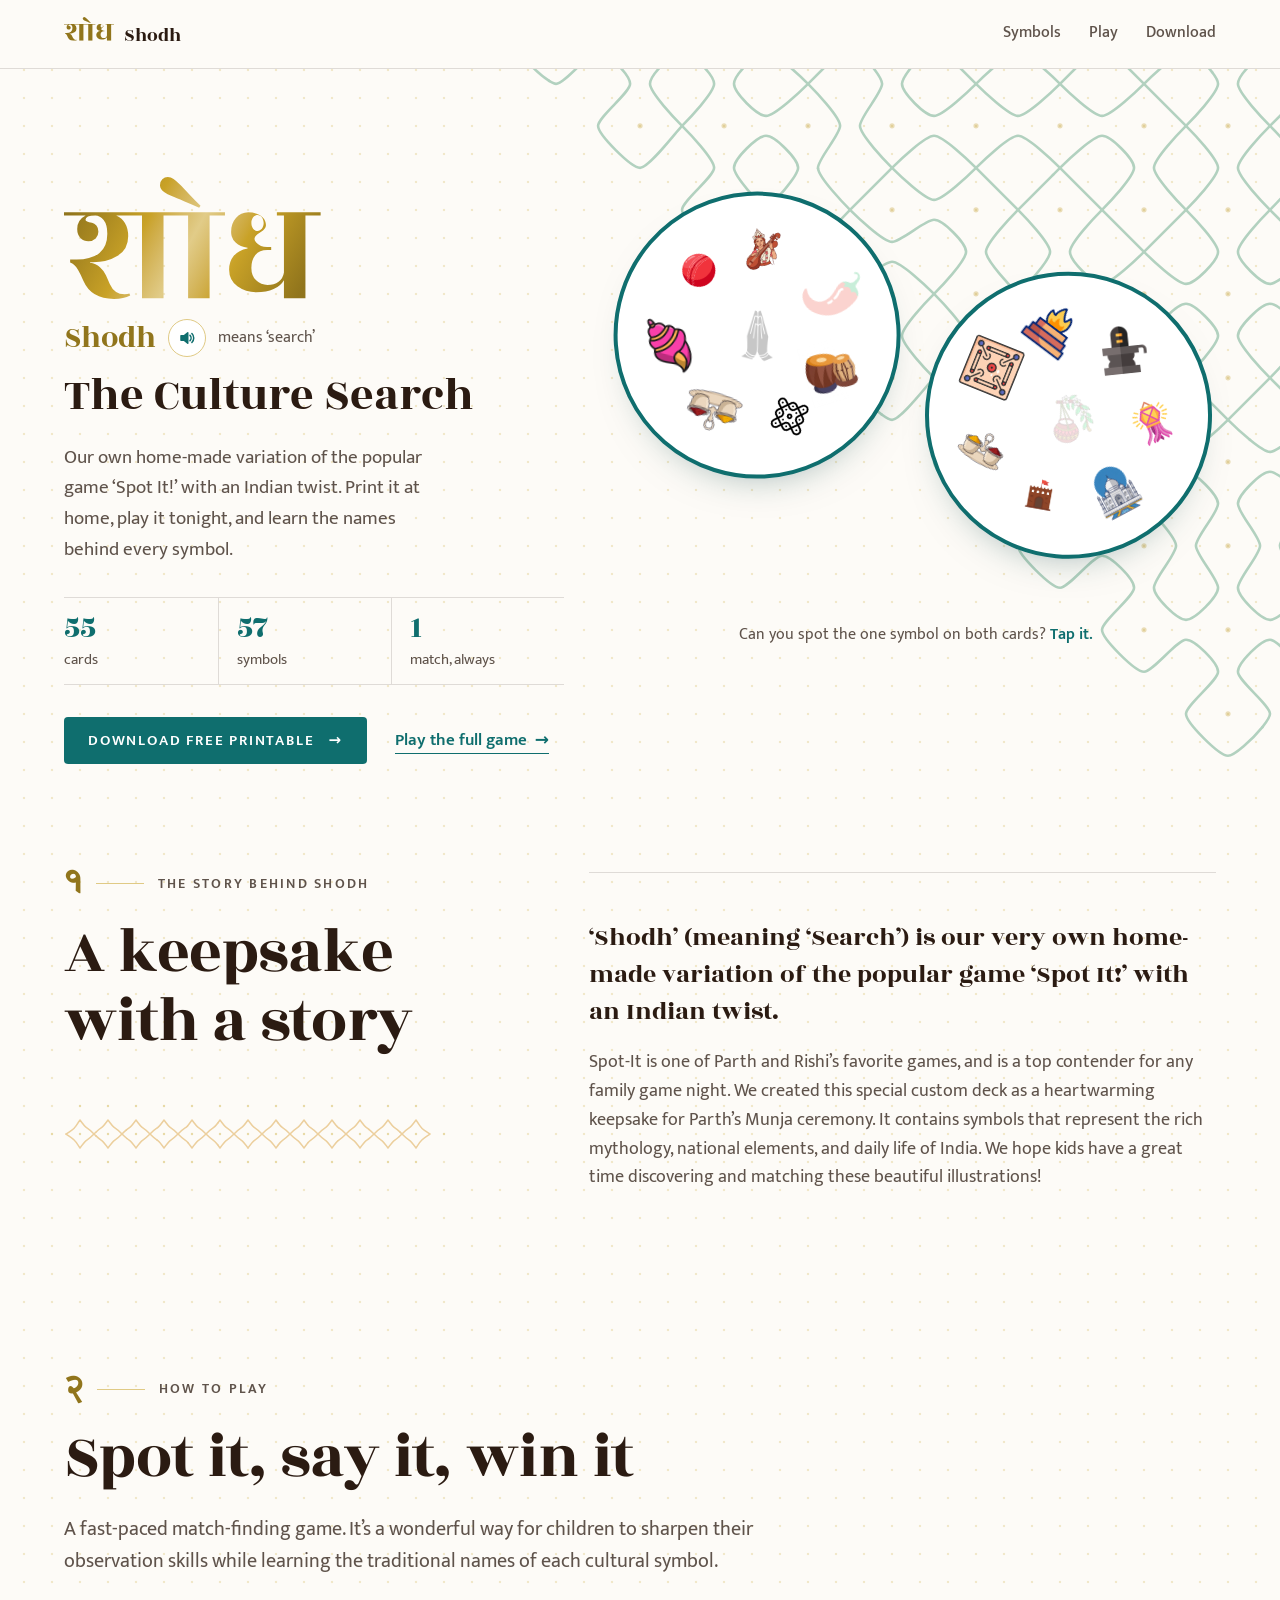
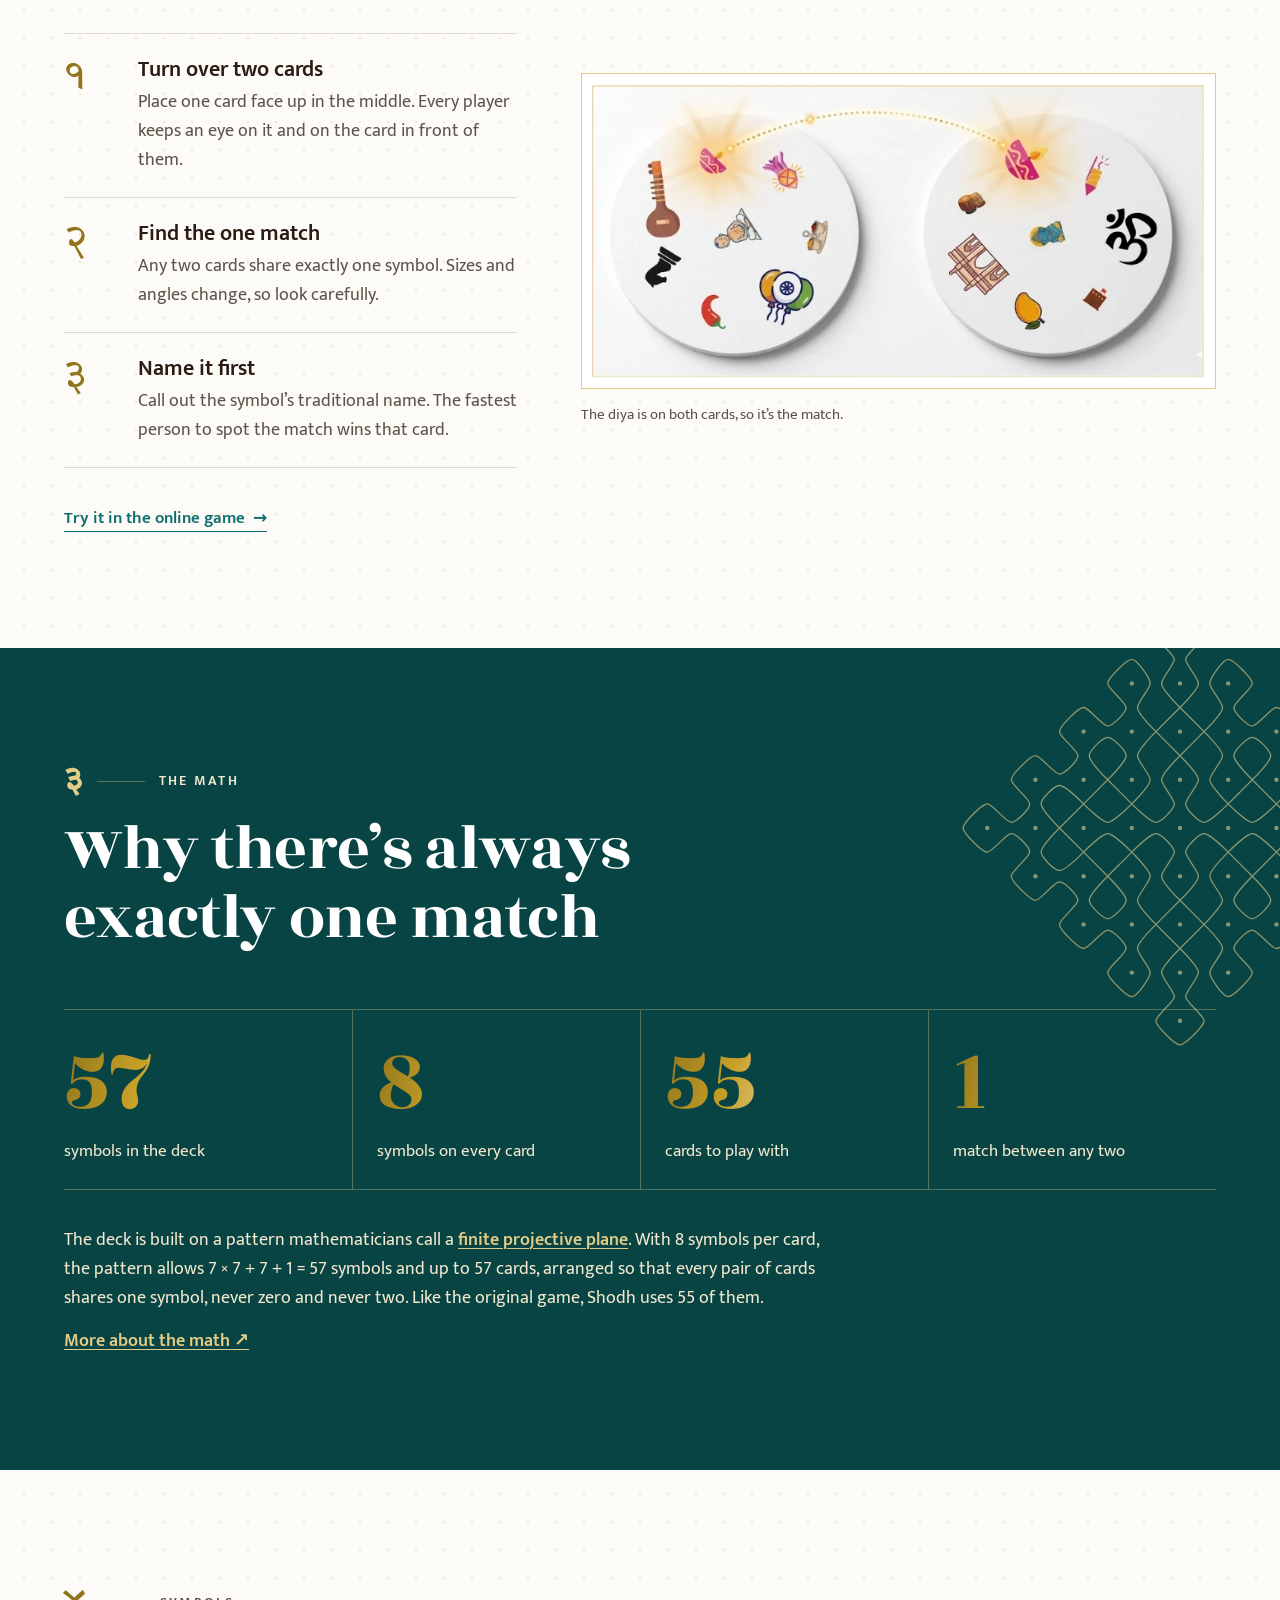
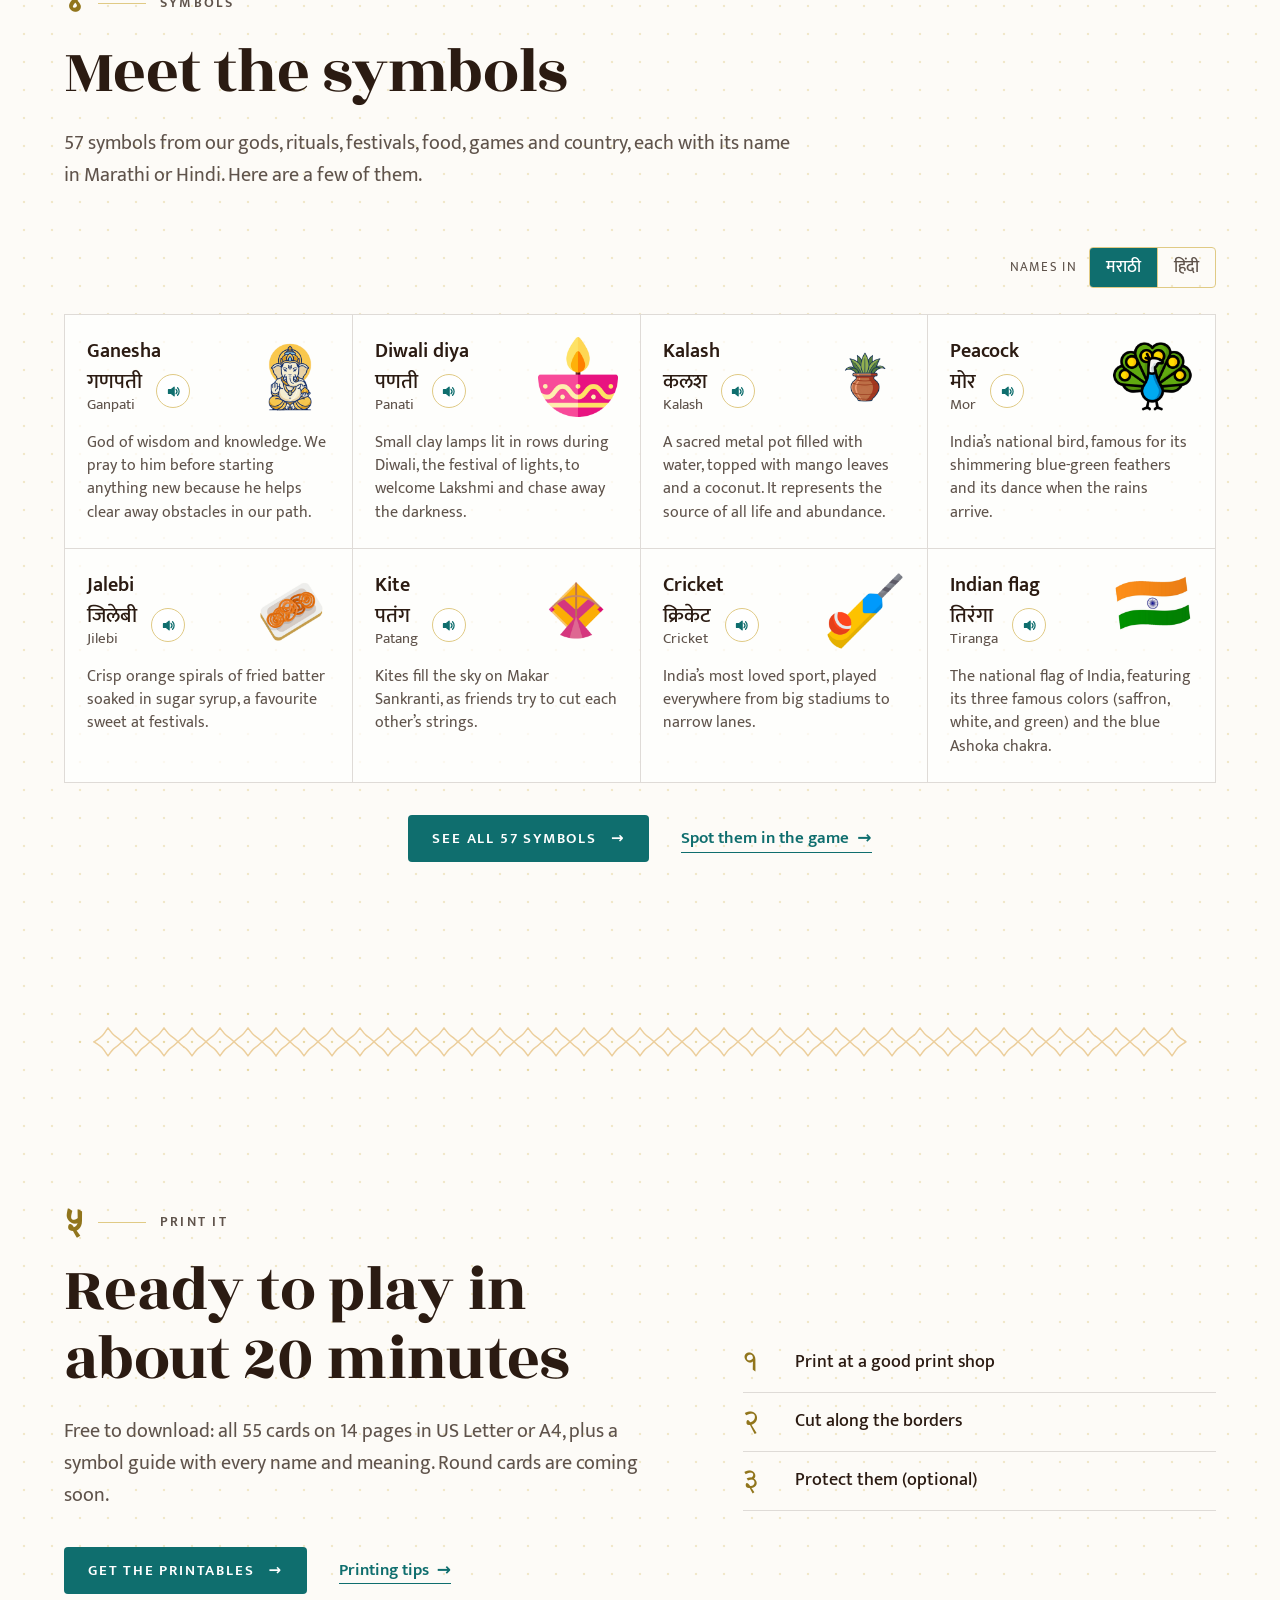
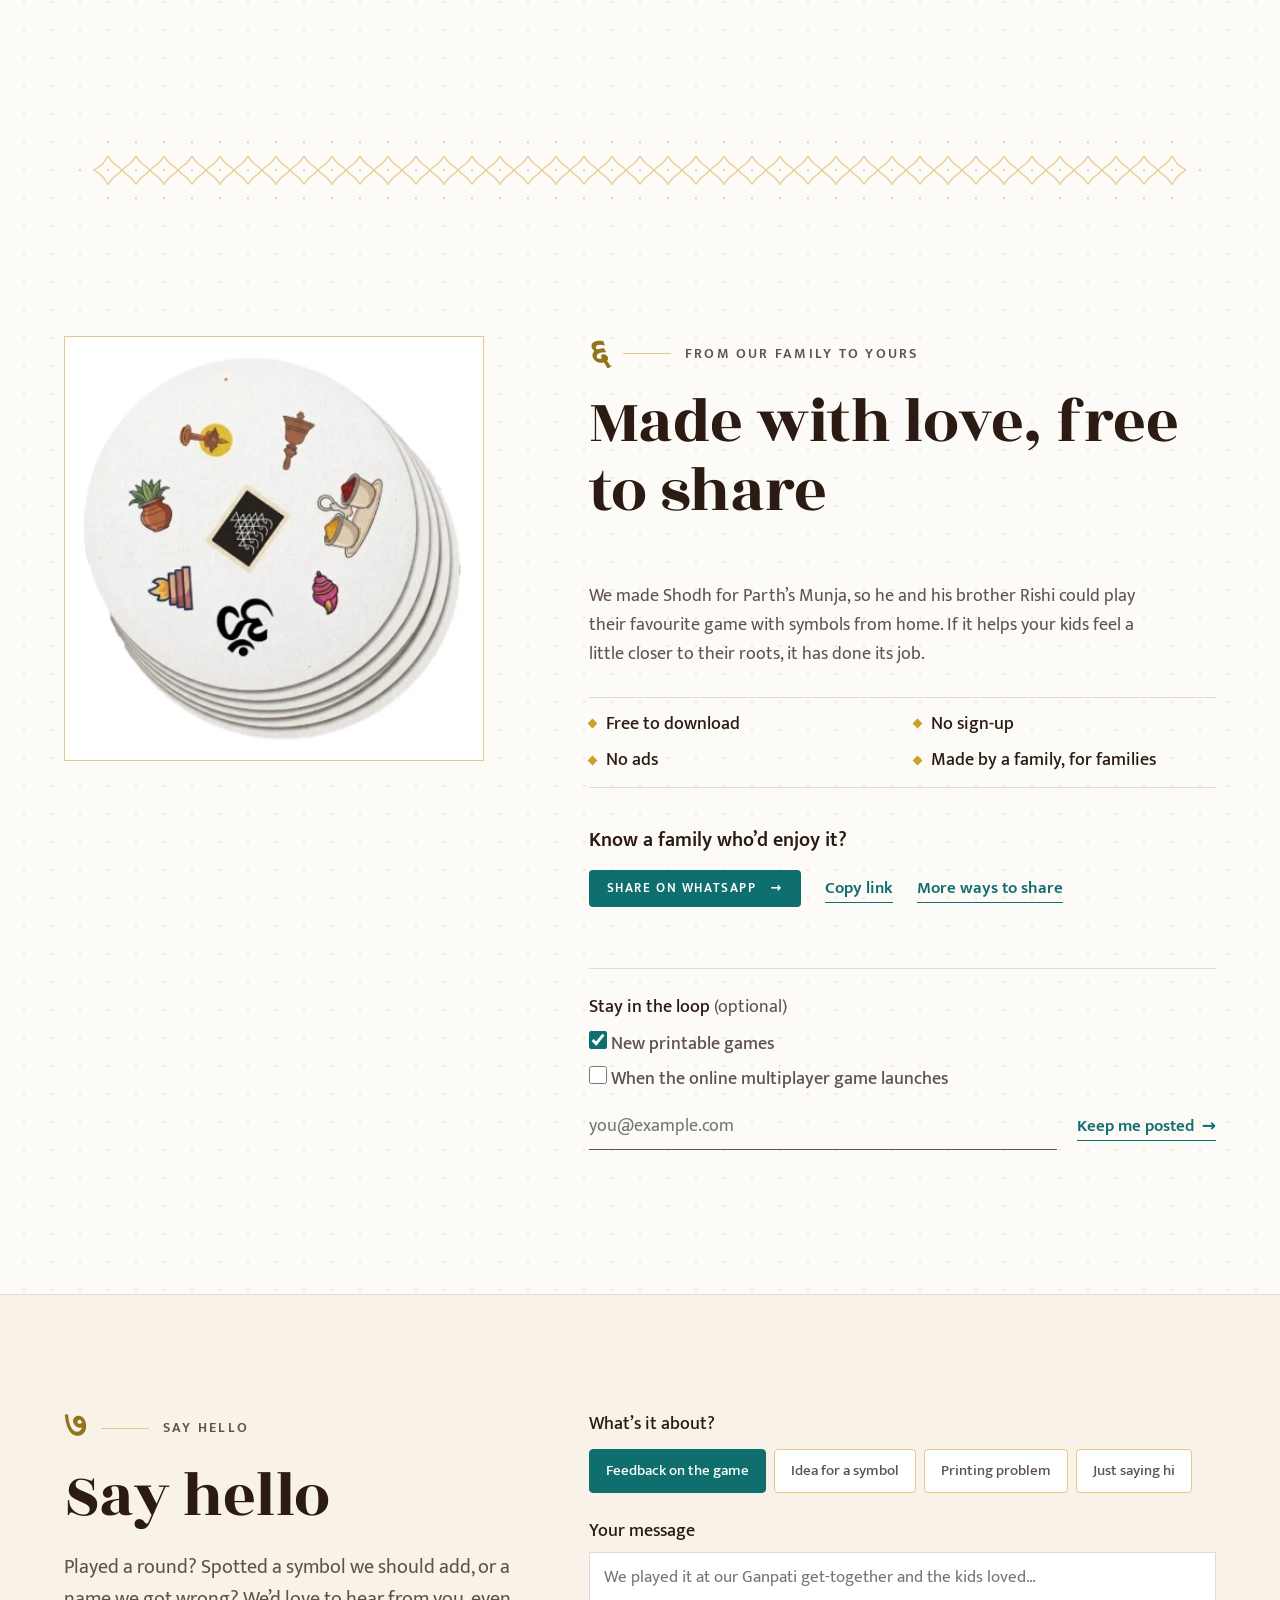
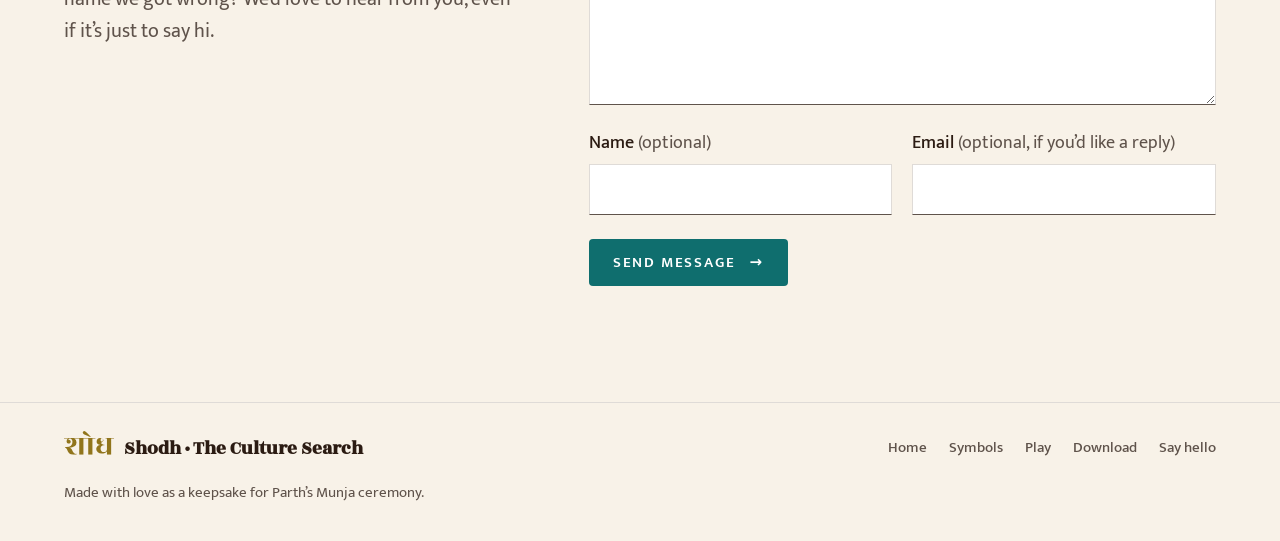
==== index.html @ 6bf9a7c5 "Waitlist form: (pick 1 or more) Co-Authored-By: Claude Opus 5.5 <noreply@anthropic.com>" ====
<!doctype html>
<html lang="en">
<head>
  <meta charset="utf-8">
  <meta name="viewport" content="width=device-width, initial-scale=1">
  <title>शोध Shodh – The Culture Search</title>
  <meta name="description" content="Shodh is a free printable Indian twist on ‘Spot It!’: 55 cards and 57 cultural symbols, with names in Marathi and Hindi, for families who want their kids to know their roots.">
  <script src="flags.js"></script>
  <link rel="preconnect" href="https://fonts.googleapis.com">
  <link rel="preconnect" href="https://fonts.gstatic.com" crossorigin>
  <link href="https://fonts.googleapis.com/css2?family=Mukta:wght@400;500;600&family=Rozha+One&family=Tiro+Devanagari+Hindi&display=swap" rel="stylesheet">
  <link rel="stylesheet" href="styles.css">
</head>
<body data-page="home">
  <script src="site.js"></script>

  <main id="main">
    <!-- ============ Hero ============ -->
    <section class="hero" id="top">
      <div class="container hero-inner">
        <div class="hero-copy">
          <h1 class="hero-title">
            <span class="title-dev" lang="hi"><svg class="wordmark wordmark-gold" viewBox="0 0 1672 794" role="img" aria-label="शोध"><use href="#shodh-word"/></svg></span>
            <span class="say">
              <span class="say-en">Shodh</span>
              <button class="say-btn" type="button" id="say-btn" aria-label="Hear how to say Shodh">
                <svg viewBox="0 0 24 24" aria-hidden="true"><path d="M4 9v6h4l5 4V5L8 9H4Z"/><path class="wave" d="M16 8.5a5 5 0 0 1 0 7"/><path class="wave wave-2" d="M18.5 6a8.5 8.5 0 0 1 0 12"/></svg>
              </button>
              <span class="say-hint">means ‘search’</span>
            </span>
            <span class="title-en">The Culture Search</span>
          </h1>
          <p class="hero-lede" data-flag-off="waitlist">Our own home-made variation of the popular game ‘Spot It!’ with an Indian twist. Print it at home, play it tonight, and learn the names behind every symbol.</p>
          <p class="hero-lede" data-flag="waitlist">Our own home-made variation of the popular game ‘Spot It!’ with an Indian twist, soon shipping to your door as a real deck. Play it free online today, and learn the names behind every symbol.</p>
          <dl class="hero-facts">
            <div><dt>55</dt><dd>cards</dd></div>
            <div><dt>57</dt><dd>symbols</dd></div>
            <div><dt>1</dt><dd>match, always</dd></div>
          </dl>
          <div class="hero-actions" data-flag-off="waitlist">
            <a class="cta" href="download.html">Download free printable <span aria-hidden="true">→</span></a>
            <a class="link-arrow" href="play.html">Play the full game <span aria-hidden="true">→</span></a>
          </div>
          <div class="hero-actions" data-flag="waitlist">
            <p class="soon-tag">Coming soon: the boxed deck</p>
            <a class="cta" href="#waitlist">Join the waitlist <span aria-hidden="true">→</span></a>
            <a class="link-arrow" href="play.html">Play the game online <span aria-hidden="true">→</span></a>
          </div>
        </div>

        <div class="hero-stage" id="hero-stage" aria-label="Two example Shodh cards. They share exactly one symbol.">
          <div class="kolam kolam-hero" data-kolam="diamond" data-key="hero" aria-hidden="true"></div>
          <div class="hero-card" id="hero-a"></div>
          <div class="hero-card" id="hero-b"></div>
          <svg class="hero-link" id="hero-link" aria-hidden="true"><path/></svg>
          <p class="hero-caption" id="hero-caption" aria-live="polite"></p>
        </div>
      </div>
    </section>

    <div class="kolam kolam-border" data-kolam="border" data-key="border" data-place="first" aria-hidden="true"></div>

    <!-- ============ १ About ============ -->
    <section class="section" id="about">
      <div class="container about">
        <div class="sec-head">
          <p class="sec-num"><span class="num" lang="hi">१</span>The story behind Shodh</p>
          <h2>A keepsake with a story</h2>
        </div>
        <div class="about-body">
          <p class="about-lead">‘Shodh’ (meaning ‘Search’) is our very own home-made variation of the popular game ‘Spot It!’ with an Indian twist.</p>
          <p>Spot-It is one of Parth and Rishi’s favorite games, and is a top contender for any family game night. We created this special custom deck as a heartwarming keepsake for Parth’s Munja ceremony. It contains symbols that represent the rich mythology, national elements, and daily life of India. We hope kids have a great time discovering and matching these beautiful illustrations!</p>
        </div>
      </div>
    </section>

    <!-- ============ २ How to play ============ -->
    <section class="section" id="how-to-play">
      <div class="container">
        <div class="sec-head">
          <p class="sec-num"><span class="num" lang="hi">२</span>How to play</p>
          <h2>Spot it, say it, win it</h2>
          <p class="lede">A fast-paced match-finding game. It’s a wonderful way for children to sharpen their observation skills while learning the traditional names of each cultural symbol.</p>
        </div>

        <div class="play">
          <ol class="steps">
            <li>
              <span class="step-num" lang="hi">१</span>
              <div><h3>Turn over two cards</h3><p>Place one card face up in the middle. Every player keeps an eye on it and on the card in front of them.</p></div>
            </li>
            <li>
              <span class="step-num" lang="hi">२</span>
              <div><h3>Find the one match</h3><p>Any two cards share exactly one symbol. Sizes and angles change, so look carefully.</p></div>
            </li>
            <li>
              <span class="step-num" lang="hi">३</span>
              <div><h3>Name it first</h3><p>Call out the symbol’s traditional name. The fastest person to spot the match wins that card.</p></div>
            </li>
          </ol>
          <figure class="play-art">
            <img src="images/how-to-play.png" alt="Two round cards side by side; the pink diya appears on both and is highlighted as the match" width="745" height="358">
            <figcaption>The diya is on both cards, so it’s the match.</figcaption>
          </figure>
        </div>
        <p class="section-link"><a class="link-arrow" href="play.html">Try it in the online game <span aria-hidden="true">→</span></a></p>
      </div>
    </section>

    <!-- ============ ३ The math ============ -->
    <section class="section math" id="the-math">
      <div class="kolam kolam-diamond" data-kolam="diamond" data-key="math" aria-hidden="true"></div>
      <div class="container">
        <div class="sec-head">
          <p class="sec-num"><span class="num" lang="hi">३</span>The math</p>
          <h2>Why there’s always exactly one match</h2>
        </div>
        <dl class="stats">
          <div><dt>57</dt><dd>symbols in the deck</dd></div>
          <div><dt>8</dt><dd>symbols on every card</dd></div>
          <div><dt>55</dt><dd>cards to play with</dd></div>
          <div><dt>1</dt><dd>match between any two</dd></div>
        </dl>
        <p class="math-note">The deck is built on a pattern mathematicians call a <a class="math-link" href="https://en.wikipedia.org/wiki/Projective_plane#Finite_projective_planes" target="_blank" rel="noopener">finite projective plane</a>. With 8 symbols per card, the pattern allows 7 × 7 + 7 + 1 = 57 symbols and up to 57 cards, arranged so that every pair of cards shares one symbol, never zero and never two. Like the original game, Shodh uses 55 of them.</p>
        <p class="math-more"><a class="math-link" href="https://en.wikipedia.org/wiki/Projective_plane#Finite_projective_planes" target="_blank" rel="noopener">More about the math&nbsp;<span aria-hidden="true">↗</span></a></p>
      </div>
    </section>

    <!-- ============ ४ Symbols (a taste; all 57 are on symbols.html) ============ -->
    <section class="section" id="symbols">
      <div class="container">
        <div class="sec-head">
          <p class="sec-num"><span class="num" lang="hi">४</span>Symbols</p>
          <h2>Meet the symbols</h2>
          <p class="lede">57 symbols from our gods, rituals, festivals, food, games and country, each with its name in Marathi or Hindi. Here are a few of them.</p>
        </div>
        <div class="symbols-bar symbols-bar-short">
          <div class="lang-switch" role="group" aria-label="Show names in">
            <span class="lang-switch-label">Names in</span>
            <span class="lang-btns"><button type="button" data-lang="mr" aria-pressed="true" lang="mr">मराठी</button><button type="button" data-lang="hi" aria-pressed="false" lang="hi">हिंदी</button></span>
          </div>
        </div>
        <ul class="symbol-grid is-preview" id="symbol-grid" data-preview="ganesha diya kalash peacock jalebi kite cricket tiranga"></ul>
        <div class="symbols-foot">
          <a class="cta" href="symbols.html">See all 57 symbols <span aria-hidden="true">→</span></a>
          <a class="link-arrow" href="play.html">Spot them in the game <span aria-hidden="true">→</span></a>
        </div>
      </div>
    </section>

    <div class="kolam kolam-border" data-kolam="border" data-key="border" data-place="symbols" aria-hidden="true"></div>

    <!-- ============ ५ Print it (short; everything is on download.html) ============ -->
    <section class="section" id="print" data-flag-off="waitlist">
      <div class="container print-teaser">
        <div class="sec-head">
          <p class="sec-num"><span class="num" lang="hi">५</span>Print it</p>
          <h2>Ready to play in about 20 minutes</h2>
          <p class="lede">Free to download: all 55 cards on 14 pages in US Letter or A4, plus a symbol guide with every name and meaning. Round cards are coming soon.</p>
        </div>
        <ol class="mini-steps">
          <li><span class="step-num" lang="hi">१</span>Print at a good print shop</li>
          <li><span class="step-num" lang="hi">२</span>Cut along the borders</li>
          <li><span class="step-num" lang="hi">३</span>Protect them (optional)</li>
        </ol>
        <div class="teaser-actions">
          <a class="cta" href="download.html">Get the printables <span aria-hidden="true">→</span></a>
          <a class="link-arrow" href="download.html#how-to-print">Printing tips <span aria-hidden="true">→</span></a>
        </div>
      </div>
    </section>

    <!-- ============ ५ Join the waitlist (waitlist version) ============
         The deck details below are placeholders until the real ones are decided. -->
    <section class="section waitlist-section" id="waitlist" data-flag="waitlist">
      <div class="container waitlist">
        <div class="waitlist-copy">
          <div class="sec-head">
            <p class="sec-num"><span class="num" lang="hi">५</span>Join the waitlist</p>
            <h2>A little piece of home, ready to play</h2>
            <p class="sec-sub">The real deck, shipped to your door</p>
            <p class="lede">Thick cards made for countless game nights, a guide to every symbol, and a sturdy keepsake box that’s ready to wrap. Get one for your own kids, or gift a few for Diwali or birthdays.</p>
          </div>
          <ul class="pills">
            <li>Makes a great gift</li>
            <li>Ships once enough families sign up</li>
          </ul>

          <div class="in-box">
            <p class="in-box-title">What’s in the box</p>
            <!-- The deck, drawn: a page of the real symbol guide with cards scattered over it;
                 only the top card is fully in view. Swap for a photo when there is one. -->
            <div class="deck-art" aria-hidden="true">
              <img class="da-page" src="images/guide-page.jpg" alt="" width="935" height="1210" loading="lazy">
              <div class="da-card da-c1"></div>
              <div class="da-card da-c2"></div>
              <div class="da-card da-c3"></div>
              <div class="da-card da-c4"></div>
              <div class="da-card da-c5"></div>
              <div class="da-card da-top"></div>
            </div>
            <dl class="in-box-list">
              <div><dt>55</dt><dd>thick sturdy cards</dd></div>
              <div><dt>57</dt><dd>cultural symbols</dd></div>
              <div><dt>1</dt><dd>symbol &amp; name guide</dd></div>
              <div><dt>1</dt><dd>keepsake storage box</dd></div>
            </dl>
          </div>
          <p class="meantime">Can’t wait? <a class="link-arrow" href="play.html">Play online in the meantime <span aria-hidden="true">→</span></a></p>
        </div>

        <div class="waitlist-side">
        <!-- Sign-ups go to a Google Form (and its Sheet): set it up in WAITLIST_FORM at the top of app.js -->
        <form class="waitlist-form" id="waitlist-form" novalidate>
          <h3>Save me a deck</h3>
          <div class="field">
            <label for="wl-email">Email</label>
            <input id="wl-email" name="email" type="email" autocomplete="email" placeholder="you@example.com" required aria-describedby="wl-privacy">
            <p class="field-hint" id="wl-privacy">We’ll only email you when decks are ready. No spam, and your info stays strictly with our family.</p>
          </div>
          <div class="field">
            <label for="wl-country">Country</label>
            <select id="wl-country" name="country" required>
              <option value="">Choose your country</option>
              <option>United States</option>
              <option>India</option>
              <option value="Other">Another country</option>
            </select>
          </div>
          <div class="form-price" aria-live="polite">
            <p class="form-price-label">Expected price <span>(no payment today)</span></p>
            <p class="form-price-value" id="deck-price">Around US $20–$30 in the US, ₹500–₹1,000 in India</p>
            <p class="form-price-note">Depends on shipping and total batch size. More interest helps us print in bulk and keep costs down.</p>
          </div>
          <fieldset class="uses">
            <legend>What would you use it for? <span>(pick 1 or more)</span></legend>
            <label class="check"><input type="checkbox" name="use" value="For our family game nights"> For our family game nights</label>
            <label class="check"><input type="checkbox" name="use" value="As gifts for friends or family"> As gifts for friends or family</label>
            <label class="check"><input type="checkbox" name="use" value="Custom event batch (birthdays, Diwali, Munja)"> Custom event batch (birthdays, Diwali, Munja)</label>
          </fieldset>
          <button class="cta" type="submit">Join the waitlist <span aria-hidden="true">→</span></button>
          <p class="form-msg" id="wl-msg" aria-live="polite"></p>
        </form>
          <div class="share">
            <p class="share-label">Know a family who’d love it?</p>
            <div class="share-actions">
              <a class="cta cta-small" data-share="wa" href="https://wa.me/" target="_blank" rel="noopener">Share on WhatsApp <span aria-hidden="true">→</span></a>
              <button class="link-arrow" type="button" data-share="copy">Copy link</button>
              <button class="link-arrow" type="button" data-share="native" hidden>More ways to share</button>
            </div>
            <p class="share-status" aria-live="polite"></p>
          </div>
        </div>
      </div>
    </section>

    <div class="kolam kolam-border" data-kolam="border" data-key="border" aria-hidden="true"></div>

    <!-- ============ ६ From our family ============ -->
    <section class="section" id="family" data-flag-off="waitlist">
      <div class="container family">
        <div class="family-photo">
          <!-- Placeholder until the real deck photo arrives (save it as images/deck-photo.jpg) -->
          <img src="images/card-stack.png" alt="The printed Shodh deck" width="365" height="370">
        </div>
        <div class="family-copy">
          <div class="sec-head">
            <p class="sec-num"><span class="num" lang="hi">६</span>From our family to yours</p>
            <h2>Made with love, free to share</h2>
          </div>
          <p>We made Shodh for Parth’s Munja, so he and his brother Rishi could play their favourite game with symbols from home. If it helps your kids feel a little closer to their roots, it has done its job.</p>
          <ul class="promise">
            <li>Free to download</li>
            <li>No sign-up</li>
            <li>No ads</li>
            <li>Made by a family, for families</li>
          </ul>

          <div class="share">
            <p class="share-label">Know a family who’d enjoy it?</p>
            <div class="share-actions">
              <a class="cta cta-small" id="share-wa" data-share="wa" href="https://wa.me/" target="_blank" rel="noopener">Share on WhatsApp <span aria-hidden="true">→</span></a>
              <button class="link-arrow" type="button" id="share-copy" data-share="copy">Copy link</button>
              <button class="link-arrow" type="button" id="share-native" data-share="native" hidden>More ways to share</button>
            </div>
            <p class="share-status" id="share-status" aria-live="polite"></p>
          </div>

          <!-- Set data-endpoint to a sign-up service URL (e.g. Buttondown, Mailchimp, Google Forms) to collect emails -->
          <form class="notify" id="notify" data-endpoint="" novalidate>
            <fieldset class="notify-topics">
              <legend>Stay in the loop <span>(optional)</span></legend>
              <label class="check"><input type="checkbox" name="interest" value="printables" checked> New printable games</label>
              <label class="check"><input type="checkbox" name="interest" value="multiplayer"> When the online multiplayer game launches</label>
            </fieldset>
            <label class="sr-only" for="notify-email">Email address</label>
            <div class="notify-row">
              <input id="notify-email" name="email" type="email" autocomplete="email" placeholder="you@example.com" required>
              <button class="link-arrow" type="submit">Keep me posted <span aria-hidden="true">→</span></button>
            </div>
            <p class="notify-msg" id="notify-msg" aria-live="polite"></p>
          </form>
        </div>
      </div>
    </section>

    <!-- ============ ७ Feedback ============ -->
    <section class="section feedback-section" id="feedback" data-flag-off="waitlist">
      <div class="container feedback">
        <div class="sec-head">
          <p class="sec-num"><span class="num" lang="hi">७</span>Say hello</p>
          <h2>Say hello</h2>
          <p class="lede">Played a round? Spotted a symbol we should add, or a name we got wrong? We’d love to hear from you, even if it’s just to say hi.</p>
        </div>

        <!-- Set data-endpoint to a form service URL (e.g. Formspree, Google Forms) to receive messages -->
        <form class="feedback-form" id="feedback-form" data-endpoint="" novalidate>
          <fieldset class="topics">
            <legend>What’s it about?</legend>
            <label class="chip-radio"><input type="radio" name="topic" value="feedback" checked><span>Feedback on the game</span></label>
            <label class="chip-radio"><input type="radio" name="topic" value="symbol"><span>Idea for a symbol</span></label>
            <label class="chip-radio"><input type="radio" name="topic" value="printing"><span>Printing problem</span></label>
            <label class="chip-radio"><input type="radio" name="topic" value="hello"><span>Just saying hi</span></label>
          </fieldset>
          <div class="field">
            <label for="fb-message">Your message</label>
            <textarea id="fb-message" name="message" rows="5" required placeholder="We played it at our Ganpati get-together and the kids loved…"></textarea>
          </div>
          <div class="field-row">
            <div class="field">
              <label for="fb-name">Name <span>(optional)</span></label>
              <input id="fb-name" name="name" type="text" autocomplete="name">
            </div>
            <div class="field">
              <label for="fb-email">Email <span>(optional, if you’d like a reply)</span></label>
              <input id="fb-email" name="email" type="email" autocomplete="email">
            </div>
          </div>
          <div class="form-actions">
            <button class="cta" type="submit">Send message <span aria-hidden="true">→</span></button>
            <p class="form-msg" id="fb-msg" aria-live="polite"></p>
          </div>
        </form>
      </div>
    </section>
    <!-- ============ ६ From our family to yours (waitlist version) ============ -->
    <section class="section people-section" id="people" data-flag="waitlist">
      <div class="container">
        <div class="sec-head">
          <p class="sec-num"><span class="num" lang="hi">६</span>From our family to yours</p>
          <h2>The people behind Shodh</h2>
          <p class="lede">Shodh was made at our kitchen table, for Parth’s Munja, by the four of us. Here’s who we are, and the symbol each of us always spots first.</p>
        </div>
        <ul class="people">
          <li class="person">
            <div class="person-sym" data-picks="kolam" data-fav="Kolam"></div>
            <h3>Sanika <span>Mom</span></h3>
            <blockquote class="person-quote">
              <p>Obviously. You’ve been scrolling past them this whole time.</p>
            </blockquote>
          </li>
          <li class="person">
            <div class="person-sym" data-picks="jalebi mango" data-style="toss" data-fav="Jalebi or Mango"></div>
            <h3>Parth <span>Big brother</span></h3>
            <blockquote class="person-quote">
              <p>Too close to call. Ask again tomorrow.</p>
            </blockquote>
          </li>
          <li class="person">
            <div class="person-sym" data-picks="mango" data-fav="Mango, for now"></div>
            <h3>Rishi <span>Little brother</span></h3>
            <blockquote class="person-quote">
              <p>Carrom. No, Jalebi. No wait, chess. But what about mangos?</p>
            </blockquote>
          </li>
          <li class="person">
            <div class="person-sym" data-picks="season-ball" data-fav="Season ball"></div>
            <h3>Shantanu <span>Dad</span></h3>
            <blockquote class="person-quote">
              <p>Nothing beats gully cricket with a season ball.</p>
            </blockquote>
          </li>
        </ul>
      </div>
    </section>
  </main>

  <footer class="site-footer"></footer>

  <script src="kolam-diamond.js"></script>
  <script src="kolam.js"></script>
  <script src="kolam-dev.js"></script>
  <script src="symbols.js"></script>
  <script src="app.js"></script>
</body>
</html>
---- styles.css ----
/* शोध Shodh – The Culture Search
   Visual language: kolam (dot grid + drawn loops), editorial-minimal layout.
   Theme colours chosen with the Customize panel, Nov 2026. */

:root {
  /* ---- Theme ---- */
  --bg-h: 38;
  --bg-s: 52%;
  --bg-l: 98%;
  --band-depth: 4%;
  --accent: #0f6e6e;      /* peacock teal */
  --gold: #c9a227;        /* classic gold */
  --ink: #2b1b12;
  --display: "Rozha One", "Tiro Devanagari Hindi", Georgia, serif;
  --body: "Mukta", system-ui, sans-serif;
  --numerals: "Tiro Devanagari Hindi", "Mukta", serif;   /* Rozha One draws Devanagari digits as Latin */

  /* ---- Derived ---- */
  --bg: hsl(var(--bg-h) var(--bg-s) var(--bg-l));
  --band: hsl(var(--bg-h) var(--bg-s) calc(var(--bg-l) - var(--band-depth)));
  --paper: #ffffff;
  --accent-deep: color-mix(in srgb, var(--accent) 62%, #000);
  --gold-deep: color-mix(in srgb, var(--gold) 72%, #000);
  --gold-light: color-mix(in srgb, var(--gold) 55%, #fff);
  --ink-soft: color-mix(in srgb, var(--ink) 75%, var(--bg));
  --line: color-mix(in srgb, var(--ink) 14%, var(--bg));
  --line-gold: color-mix(in srgb, var(--gold) 55%, var(--bg));
  --gold-gradient: linear-gradient(105deg, var(--gold-deep) 0%, var(--gold) 30%, var(--gold-light) 50%, var(--gold) 70%, var(--gold-deep) 100%);

  --max: 1204px;          /* 43 × 28px grid columns, so the border kolams span it exactly */
  --gutter: clamp(20px, 5vw, 64px);
  --dot: color-mix(in srgb, var(--gold) 22%, transparent);
}

*,
*::before,
*::after { box-sizing: border-box; border-radius: 0; }

html { scroll-behavior: smooth; scroll-padding-top: 80px; }
@media (prefers-reduced-motion: reduce) { html { scroll-behavior: auto; } }

/* The kolam dot grid runs under the whole page */
body {
  margin: 0;
  background-color: var(--bg);
  background-image: radial-gradient(circle, var(--dot) 1.2px, transparent 1.6px);
  background-size: 28px 28px;   /* kolam.js GRID: border kolams snap their dots to this grid */
  background-position: 50% 0;   /* centred, so the grid lines up with the centred content */
  color: var(--ink);
  font-family: var(--body);
  font-size: 18px;
  line-height: 1.6;
  -webkit-font-smoothing: antialiased;
  overflow-x: hidden;
}

img { max-width: 100%; height: auto; display: block; }
a { color: inherit; }
h1, h2, h3 { margin: 0; font-weight: 400; }
p { margin: 0; }
button { font: inherit; }

.container {
  width: 100%;
  max-width: calc(var(--max) + 2 * var(--gutter));
  margin: 0 auto;
  padding: 0 var(--gutter);
}

.skip {
  position: absolute; left: -9999px; top: 16px;
  background: var(--accent); color: var(--paper); padding: 8px 14px; z-index: 70;
}
.skip:focus { left: 16px; }
:focus-visible { outline: 2px solid var(--accent); outline-offset: 3px; }

/* शोध wordmark (inline SVG, see the sprite at the top of index.html) */
.wordmark { display: inline-block; height: .794em; width: auto; aspect-ratio: 1672 / 794; fill: currentColor; vertical-align: baseline; overflow: visible; }
.wordmark-gold { display: block; fill: url(#shodh-gold); }

.gold-text {
  background: var(--gold-gradient);
  -webkit-background-clip: text;
  background-clip: text;
  color: transparent;
}

/* ---------- Actions: no pills ---------- */
.cta {
  display: inline-flex;
  align-items: center;
  gap: 14px;
  padding: 16px 24px;
  background: var(--accent);
  color: var(--paper);
  border: 0;
  font: 600 15px/1 var(--body);
  letter-spacing: .12em;
  text-transform: uppercase;
  text-decoration: none;
  cursor: pointer;
  transition: background .2s ease;
}
.cta span { transition: transform .2s ease; }
.cta:hover { background: var(--accent-deep); }
.cta:hover span { transform: translateX(4px); }
.cta-small { padding: 12px 18px; font-size: 13px; }

.link-arrow {
  display: inline-flex;
  align-items: center;
  gap: 8px;
  padding: 4px 0;
  background: none;
  border: 0;
  color: var(--accent);
  font: 600 17px/1.2 var(--body);
  text-decoration: none;
  cursor: pointer;
  background-image: linear-gradient(currentColor, currentColor);
  background-size: 100% 1px;
  background-position: 0 100%;
  background-repeat: no-repeat;
  transition: background-size .25s ease;
}
.link-arrow span { transition: transform .2s ease; }
.link-arrow:hover { background-size: 100% 2px; }
.link-arrow:hover span { transform: translateX(4px); }

/* ---------- Header ---------- */
.site-header {
  position: sticky;
  top: 0;
  z-index: 50;
  background: color-mix(in srgb, var(--bg) 94%, transparent);
  backdrop-filter: blur(8px);
  border-bottom: 1px solid var(--line);
}
.header-inner {
  display: flex;
  align-items: center;
  gap: 40px;
  padding-top: 14px;
  padding-bottom: 14px;
}
.brand { display: flex; align-items: baseline; gap: 10px; text-decoration: none; margin-right: auto; }
.brand-dev { font-family: var(--display); font-size: 30px; line-height: 1; color: var(--gold-deep); }
.brand-en { font-family: var(--display); font-size: 19px; color: var(--ink); }
/* The menu holds pages only (Symbols, Play, Download); home-page sections are on the side rail */
.site-nav { display: flex; align-items: center; gap: 28px; font-weight: 500; font-size: 16px; }
.site-nav a { display: inline-flex; align-items: center; gap: 6px; text-decoration: none; color: var(--ink-soft); padding: 6px 0; border-bottom: 2px solid transparent; }
.site-nav a:hover { color: var(--accent); }
.site-nav a[aria-current="page"] { color: var(--accent); border-bottom-color: var(--accent); }

/* ---------- Hero ---------- */
.hero { position: relative; overflow: hidden; }
.hero-inner {
  display: grid;
  grid-template-columns: minmax(0, 5fr) minmax(0, 6fr);
  gap: clamp(24px, 4vw, 64px);
  align-items: center;
  padding-top: clamp(48px, 7vw, 96px);
  padding-bottom: clamp(24px, 3vw, 48px);
}
.hero-title { display: flex; flex-direction: column; }
.title-dev {
  font-family: var(--display);
  font-size: clamp(110px, 12vw, 176px);
  line-height: 1.05;
  padding-top: .12em;
}
.say { display: flex; align-items: center; gap: 12px; margin: clamp(14px, 1.6vw, 22px) 0 14px; }
.say-en { font-family: var(--display); font-size: clamp(26px, 2.4vw, 32px); line-height: 1; color: var(--gold-deep); }
.say-btn, .name-say {
  display: inline-grid; place-items: center;
  width: 38px; height: 38px;
  border-radius: 50%;
  border: 1px solid var(--line-gold);
  background: var(--paper);
  color: var(--accent);
  cursor: pointer;
  transition: background .15s ease;
}
.say-btn:hover, .name-say:hover { background: color-mix(in srgb, var(--gold) 14%, var(--paper)); }
.say-btn svg, .name-say svg { width: 18px; height: 18px; fill: none; stroke: currentColor; stroke-width: 2; stroke-linecap: round; stroke-linejoin: round; }
.say-btn svg path:first-child, .name-say svg path:first-child { fill: currentColor; }
.is-speaking .wave { animation: wave .9s ease-in-out infinite; }
.is-speaking .wave-2 { animation-delay: .15s; }
@keyframes wave { 50% { opacity: .2; } }
.say-hint { font-size: 16px; color: var(--ink-soft); }
.title-en { font-family: var(--display); font-size: clamp(36px, 3.6vw, 52px); line-height: 1.1; color: var(--ink); }
.hero-lede { margin-top: 20px; font-size: clamp(18px, 1.5vw, 21px); color: var(--ink-soft); max-width: 34ch; }

.hero-facts { display: flex; margin: 32px 0 0; border-top: 1px solid var(--line); border-bottom: 1px solid var(--line); }
.hero-facts div { flex: 1; padding: 14px 0 12px; }
.hero-facts div + div { border-left: 1px solid var(--line); padding-left: 18px; }
.hero-facts dt { font-family: var(--display); font-size: 32px; line-height: 1; color: var(--accent); }
.hero-facts dd { margin: 4px 0 0; font-size: 15px; color: var(--ink-soft); }
.hero-actions { display: flex; flex-wrap: wrap; align-items: center; gap: 28px; margin-top: 32px; }

/* Live card pair */
.hero-stage {
  position: relative;
  display: grid;
  grid-template-columns: repeat(2, minmax(0, 1fr));
  gap: clamp(12px, 2vw, 28px);
  align-items: center;
  padding: 24px 0 0;
}
.kolam-hero {           /* diamond kolam, off-centre up and to the right behind the cards */
  position: absolute;
  left: 74%; top: 16%;
  transform: translate(-50%, -50%);
  pointer-events: none;
  z-index: 0;
}
.kolam-hero svg { display: block; width: 100%; height: 100%; overflow: visible; }
.kolam.kolam-hero .k-bline { fill: none; stroke: var(--k-line); stroke-width: var(--k-lw); stroke-linecap: round; stroke-linejoin: round; }
.kolam.kolam-hero .k-dot { opacity: 1; fill: var(--k-dot); transform-box: fill-box; transform-origin: center; }
/* hero: no dot hop (the cards in front are the busy part); the line just draws slowly */
.kolam.kolam-hero .k-pen-tip { fill: color-mix(in srgb, #eccf9d 70%, var(--gold)); }
.kolam.kolam-hero .k-pen-halo { fill: #eccf9d; opacity: .35; transform-box: fill-box; transform-origin: center; animation: pen-pulse 1.1s ease-in-out infinite; }
.hero-card, .game-card {
  position: relative;
  aspect-ratio: 1;
  border-radius: 50%;
  background: var(--paper);
  border: 4px solid var(--accent);
  overflow: hidden;
  box-shadow: 0 18px 40px -26px color-mix(in srgb, var(--accent-deep) 50%, transparent);
}
.hero-card { z-index: 1; transition: opacity .35s ease, transform .35s ease; }
/* offset: the right card sits lower than the left */
#hero-a { transform: rotate(-4deg) translateY(-12%); }
#hero-b { transform: rotate(5deg) translateY(16%); }
.hero-stage.is-out .hero-card { opacity: 0; }
.hero-stage.is-out #hero-a { transform: rotate(-14deg) translateY(-12%) scale(.94); }
.hero-stage.is-out #hero-b { transform: rotate(15deg) translateY(16%) scale(.94); }
.hero-link {
  position: absolute; inset: 0;
  width: 100%; height: 100%;
  overflow: visible;
  pointer-events: none;
  z-index: 2;
}
.hero-link path {
  fill: none;
  stroke: var(--gold);
  stroke-width: 2.5;
  stroke-dasharray: 2 7;
  stroke-linecap: round;
  opacity: 0;
  transition: opacity .6s ease;
}
.hero-stage.is-revealed .hero-link path { opacity: 1; }
.hero-stage.is-out .hero-link path { opacity: 0; transition-duration: .2s; }
.hero-caption {
  grid-column: 1 / -1;
  position: relative;
  min-height: 6.2em;                   /* room for the symbol's description, so nothing jumps */
  margin: 14% auto 0;                  /* clear of the lowered right card */
  max-width: 520px;
  text-align: center;
  font-size: 15.5px;
  line-height: 1.5;
  color: var(--ink-soft);
  z-index: 2;
}
.hero-caption .cap-dev { font-weight: 500; color: var(--ink); }
.hero-caption .cap-tr { font-size: .92em; }
.hero-caption .cap-text { display: block; margin: 4px 0 6px; }
.hero-caption strong { color: var(--ink); font-weight: 600; }
.hero-caption a { color: var(--accent); font-weight: 600; }

/* Symbols placed on round cards (hero + game) */
.sym, .sym-btn {
  position: absolute;
  width: var(--w, 26%);
  aspect-ratio: 1;
  transform: translate(-50%, -50%) rotate(var(--r, 0deg)) scale(var(--s, 1));
  border: 0;
  padding: 0;
  background: none;
  border-radius: 50%;
}
.sym img, .sym-btn img { width: 100%; height: 100%; object-fit: contain; pointer-events: none; mix-blend-mode: multiply; }   /* the art has white backgrounds */
.sym.is-match, .sym-btn.is-match {
  /* a warm glow behind the matching symbol, so the match is easy to see */
  background: radial-gradient(circle, color-mix(in srgb, var(--gold-light) 100%, transparent) 0%, color-mix(in srgb, var(--gold) 45%, transparent) 48%, transparent 72%);
  box-shadow: 0 0 22px 8px color-mix(in srgb, var(--gold) 40%, transparent);
  z-index: 1;
}
.sym.is-match, .sym-btn.is-match { animation: glow 1.6s ease-in-out infinite; }
@keyframes glow {
  50% {
    transform: translate(-50%, -50%) rotate(var(--r, 0deg)) scale(calc(var(--s, 1) * 1.1));
    box-shadow: 0 0 34px 14px color-mix(in srgb, var(--gold) 55%, transparent);
  }
}
.sym-btn { cursor: pointer; transition: transform .15s ease; }
.sym-btn:hover { transform: translate(-50%, -50%) rotate(var(--r, 0deg)) scale(calc(var(--s, 1) * 1.1)); }
.sym-btn.is-wrong { animation: shake .35s ease; }
@keyframes shake {
  25% { transform: translate(-56%, -50%) rotate(var(--r, 0deg)) scale(var(--s, 1)); }
  75% { transform: translate(-44%, -50%) rotate(var(--r, 0deg)) scale(var(--s, 1)); }
}

/* ---------- Kolam ---------- */
.kolam svg { display: block; width: 100%; height: auto; overflow: visible; }
.kolam .k-dot { fill: var(--gold); opacity: 0; transition: opacity .6s ease; }
.kolam .k-line {
  fill: none;
  stroke: var(--accent);
  stroke-width: 1.6;
  stroke-linecap: round;
  stroke-linejoin: round;
  vector-effect: non-scaling-stroke;
  transition: stroke-dashoffset 2.2s cubic-bezier(.4, .1, .2, 1) .3s;
}
.kolam.is-drawn .k-dot { opacity: .9; }
.kolam.is-drawn .k-line { stroke-dashoffset: 0 !important; }
/* Border kolam (exported artwork, line colour as exported).
   kolam.js sizes it so its dots fall exactly on the background dot grid.
   The dots rise into teal when the strip scrolls into view. Each loop, a few
   missing pieces of the line slowly draw in with soft gold pen tips; once the
   kolam is complete the dots hop (.ripple), then some pieces fade and it repeats. */
.kolam-border {
  position: relative;
  height: 112px;                       /* 4 grid rows */
  max-width: calc(var(--max) + 2 * var(--gutter));
  margin: 0 auto;
  padding: 0 var(--gutter);            /* same content width as .container */
  overflow-x: clip;
  overflow-y: visible;
}
.kolam-border--accent { max-width: none; margin: 0; padding: 0; overflow: visible; }   /* margin-top set by kolam.js */   /* first strip, under the About heading */
.kolam-border svg { position: absolute; left: 50%; top: 50%; display: block; width: auto; height: auto; overflow: visible; }
.kolam-border .k-bline { fill: none; stroke: var(--k-line, #eccf9d); stroke-width: var(--k-lw, 1.5px); stroke-linecap: round; stroke-linejoin: round; }
.kolam-border .k-dot {
  fill: var(--dot);
  opacity: 1;
  transform: scale(.5);
  transform-box: fill-box;
  transform-origin: center;
  transition: transform .7s cubic-bezier(.34, 1.6, .6, 1) calc(var(--c) * 40ms),
              fill .6s ease calc(var(--c) * 40ms);
}
.kolam-border.dots-on .k-dot { transform: scale(1); fill: var(--k-dot, var(--accent)); }
.kolam-border.dots-on .k-accent { fill: var(--k-accent, var(--gold)); }
.kolam-border.ripple .k-dot { animation: dot-hop .8s ease-in-out var(--d, calc(var(--c) * 40ms)) both; }
/* sweep: dots rise as the line reaches them; the outer accent dots all appear at the end */
.kolam-border.is-sweep .k-dot { transition-delay: calc(var(--c) * var(--dot-step, 26ms)); }
.kolam-border.is-sweep .k-accent { transition-delay: var(--sweep-ms, 2600ms); transition-duration: .9s; }
/* bloom: the line redraws outward from the pointer; each dot rises as it's reached (--d set in kolam.js) */
.kolam-border.is-bloom .k-dot { transition-delay: var(--d, 0ms); }
.kolam-border.k-reset .k-dot { transition: none !important; }

@keyframes dot-hop {
  0%, 100% { transform: scale(1) translateY(0); }
  45%      { transform: scale(1.55) translateY(-2px); fill: var(--gold); }
}
.kolam-border .k-pen { pointer-events: none; }
.kolam-border .k-pen-tip { fill: color-mix(in srgb, #eccf9d 70%, var(--gold)); }   /* a touch deeper than the line */
.kolam-border .k-pen-halo { fill: #eccf9d; opacity: .35; transform-box: fill-box; transform-origin: center; animation: pen-pulse 1.1s ease-in-out infinite; }
@keyframes pen-pulse { 50% { transform: scale(1.5); opacity: .1; } }
@media (prefers-reduced-motion: reduce) {
  .kolam .k-line { transition: none; stroke-dashoffset: 0 !important; }
  .kolam .k-dot { opacity: .9; transition: none; }
  .kolam-border .k-dot { transition: none; }
  .kolam-border .k-pen { display: none; }
}

/* ---------- Sections ---------- */
.section { position: relative; padding: clamp(72px, 9vw, 128px) 0; }

.sec-head { max-width: 760px; margin-bottom: clamp(36px, 5vw, 56px); }
.sec-num {
  display: flex;
  align-items: center;
  gap: 14px;
  font-weight: 600;
  font-size: 14px;
  letter-spacing: .16em;
  text-transform: uppercase;
  color: var(--ink-soft);
}
.sec-num .num {
  font-family: var(--numerals);
  font-size: 36px;
  letter-spacing: 0;
  line-height: 1;
  color: var(--gold-deep);
  display: inline-flex;
  align-items: center;
  gap: 14px;
}
.sec-num .num::after { content: ""; width: 48px; height: 1px; background: var(--line-gold); }

h2, .sec-head h1 {
  font-family: var(--display);
  font-size: clamp(38px, 5vw, 64px);
  line-height: 1.08;
  color: var(--ink);
  margin-top: 16px;
  letter-spacing: -.01em;
}
h3 { font-family: var(--body); font-weight: 600; font-size: 22px; line-height: 1.3; color: var(--ink); }   /* headlines stay in the display face; card-level titles use Mukta */
.lede { margin-top: 20px; font-size: 20px; color: var(--ink-soft); max-width: 62ch; }

/* १ About */
.about {
  display: grid;
  grid-template-columns: minmax(0, 5fr) minmax(0, 7fr);
  gap: clamp(32px, 6vw, 96px);
  align-items: start;
}
.about .sec-head { margin-bottom: 0; }
.about-body { padding-top: 46px; border-top: 1px solid var(--line); margin-top: 6px; }
.about-body p { color: var(--ink-soft); }
.about-body p + p { margin-top: 18px; }
.about-lead { font-family: var(--display); font-size: clamp(22px, 2vw, 27px); line-height: 1.45; color: var(--ink) !important; }

/* २ How to play */
.play {
  display: grid;
  grid-template-columns: minmax(0, 5fr) minmax(0, 7fr);
  gap: clamp(32px, 5vw, 80px);
  align-items: center;
}
.steps { list-style: none; margin: 0; padding: 0; border-top: 1px solid var(--line); }
.steps li {
  display: grid;
  grid-template-columns: 56px 1fr;
  gap: 18px;
  padding: 22px 0;
  border-bottom: 1px solid var(--line);
}
.step-num { font-family: var(--numerals); font-size: 44px; line-height: 1; color: var(--gold-deep); }
.steps p { margin-top: 4px; color: var(--ink-soft); }
.play-art { margin: 0; }
.play-art img { border: 1px solid var(--line-gold); padding: 10px; background: var(--paper); }
.play-art figcaption { margin-top: 14px; font-size: 15px; color: var(--ink-soft); }

/* ३ The math */
.math {
  background: var(--accent-deep);
  color: var(--bg);
  overflow: hidden;
  --on-dark: color-mix(in srgb, var(--bg) 80%, var(--gold));
  --rule: color-mix(in srgb, var(--gold-light) 35%, transparent);
}
.math h2 { color: var(--paper); }
.math .sec-num { color: var(--on-dark); }
.math .sec-num .num { color: var(--gold-light); }
.math .sec-num .num::after { background: var(--rule); }
.math > .container { position: relative; z-index: 1; }
/* Diamond kolam (exported artwork), half tucked off the right edge of the band.
   Same loop as the borders: a few pieces fill in, then the dots hop outward. */
.kolam-diamond {
  position: absolute; right: -130px; top: -50px;
  pointer-events: none;               /* size and opacity: SETTINGS.math in kolam.js */
}
.kolam-diamond svg { display: block; width: 100%; height: 100%; overflow: visible; }
.kolam-diamond .k-bline { fill: none; stroke: var(--k-line); stroke-width: var(--k-lw); stroke-linecap: round; stroke-linejoin: round; }
.kolam-diamond .k-dot { opacity: 1; fill: var(--k-dot); transform-box: fill-box; transform-origin: center; }
.kolam-diamond.ripple .k-dot { animation: dot-hop .9s ease-in-out calc(var(--c) * 160ms) both; }
.kolam-diamond .k-pen-tip { fill: color-mix(in srgb, var(--gold-light) 60%, var(--paper)); }
.kolam-diamond .k-pen-halo { fill: var(--gold-light); opacity: .4; transform-box: fill-box; transform-origin: center; animation: pen-pulse 1.1s ease-in-out infinite; }
.stats {
  display: grid;
  grid-template-columns: repeat(4, minmax(0, 1fr));
  margin: 0;
  border-top: 1px solid var(--rule);
  border-bottom: 1px solid var(--rule);
}
.stats div { padding: 28px 24px 24px 0; }
.stats div + div { border-left: 1px solid var(--rule); padding-left: 24px; }
.stats dt {
  font-family: var(--display);
  font-size: clamp(56px, 7vw, 92px);
  line-height: 1;
  background: var(--gold-gradient);
  -webkit-background-clip: text; background-clip: text; color: transparent;
}
.stats dd { margin: 10px 0 0; color: var(--on-dark); font-size: 17px; }
.math-note { margin-top: 36px; max-width: 760px; color: var(--on-dark); }
.math-note em { color: var(--gold-light); font-style: normal; font-weight: 600; }
.math-link { color: var(--gold-light); font-weight: 600; text-decoration: underline; text-decoration-thickness: 1px; text-underline-offset: 3px; }
.math-link:hover { color: var(--paper); }
.math-more { margin-top: 14px; }
#about { padding-top: clamp(40px, 5vw, 72px); padding-bottom: clamp(40px, 5vw, 64px); }   /* tighter than other sections, close to the hero */   /* tighter than other sections */

/* ४ Symbols */
.tabs { display: flex; flex-wrap: wrap; gap: 4px 28px; margin-bottom: 28px; border-bottom: 1px solid var(--line); }
.tab {
  padding: 10px 0 12px;
  margin-bottom: -1px;
  border: 0;
  border-bottom: 2px solid transparent;
  background: none;
  color: var(--ink-soft);
  font-weight: 500;
  font-size: 16px;
  cursor: pointer;
}
.tab:hover { color: var(--ink); }
.tab.is-active { color: var(--accent); border-bottom-color: var(--accent); }

.symbol-grid {
  list-style: none;
  margin: 0; padding: 0;
  display: grid;
  grid-template-columns: repeat(auto-fill, minmax(280px, 1fr));
  border-top: 1px solid var(--line);
  border-left: 1px solid var(--line);
}
.symbol {
  /* names on the left with the speaker beside them, picture top right, meaning underneath */
  display: grid;
  grid-template-columns: minmax(0, 1fr) auto;
  grid-template-areas: "title pic" "name pic" "meaning meaning";
  column-gap: 14px;
  align-items: center;
  align-content: start;
  padding: 22px 22px 24px;
  border-right: 1px solid var(--line);
  border-bottom: 1px solid var(--line);
  background: color-mix(in srgb, var(--paper) 70%, transparent);
  transition: background .2s ease;
}
.symbol:hover { background: var(--paper); }
.symbol[hidden] { display: none; }
.symbol-grid:not(.is-expanded) .symbol.is-extra { display: none; }
.symbols-foot { margin-top: 24px; text-align: center; }
.symbols-more { border: 0; background-color: transparent; cursor: pointer; font: inherit; font-weight: 600; padding: 4px 0; }
.symbols-more[hidden] { display: none; }
.print-guide { display: grid; grid-template-columns: 64px minmax(0, 1fr) auto; gap: 20px; align-items: center; margin-top: 28px; padding: 20px 24px; border: 1px solid var(--line-gold); background: color-mix(in srgb, var(--paper) 70%, transparent); }
.print-guide img { width: 64px; height: 64px; object-fit: contain; mix-blend-mode: multiply; }
.print-guide h3 { margin: 0; }
.print-guide p { margin: 4px 0 0; color: var(--ink-soft); font-size: 16px; }
.print-guide .print-links { margin: 0; }
.guide-links { display: grid; gap: 6px; font-size: 15.5px; }
.guide-links p { margin: 0; display: flex; flex-wrap: wrap; align-items: baseline; gap: 4px 10px; }
.guide-links b { min-width: 4.6em; font-weight: 600; color: var(--ink); }
.guide-links a { color: var(--accent); font-weight: 600; }
.guide-links span { color: var(--line-gold); }
.guide-top { margin: 0 0 32px; }
@media (max-width: 640px) { .print-guide { grid-template-columns: 48px minmax(0, 1fr); } .print-guide img { width: 48px; height: 48px; } .print-guide .print-links, .print-guide .guide-links { grid-column: 1 / -1; } }
.symbol img { grid-area: pic; width: 80px; height: 80px; object-fit: contain; align-self: start; mix-blend-mode: multiply; }
.symbol h3 { grid-area: title; margin: 0; font-size: 20px; line-height: 1.25; align-self: end; }
.symbol .name { grid-area: name; display: flex; align-items: center; gap: 14px; margin-top: 4px; align-self: start; }
.symbol .nm { display: flex; flex-direction: column; min-width: 0; }
.symbol .dev { font-family: var(--body); font-weight: 500; font-size: 21px; line-height: 1.3; color: var(--ink); }
.symbol .tr { font-size: 15px; line-height: 1.3; color: var(--ink-soft); }

/* Tabs + Marathi/Hindi switch share one bar */
.symbols-bar { display: flex; flex-wrap: wrap; align-items: flex-end; justify-content: space-between; gap: 16px 32px; margin-bottom: 28px; border-bottom: 1px solid var(--line); }
.symbols-bar .tabs { margin-bottom: 0; border-bottom: 0; }
.lang-switch { display: flex; align-items: center; margin-bottom: 10px; }
.lang-btns { display: flex; border: 1px solid var(--line-gold); border-radius: 4px; overflow: hidden; }
.lang-switch-label { padding: 0 12px 0 0; font-size: 13px; letter-spacing: .1em; text-transform: uppercase; color: var(--ink-soft); }
.lang-switch button {
  padding: 6px 16px;
  border: 0;
  background: transparent;
  color: var(--ink-soft);
  font-family: var(--body);
  font-weight: 500;
  font-size: 17px;
  cursor: pointer;
}
.lang-switch button + button { border-left: 1px solid var(--line-gold); }
.lang-switch button:hover { color: var(--ink); }
.lang-switch button.is-active { background: var(--accent); color: var(--paper); }
.inline-speaker { display: inline-grid; place-items: center; width: 24px; height: 24px; border: 1px solid var(--line-gold); border-radius: 50%; vertical-align: -5px; color: var(--accent); background: var(--paper); }
.inline-speaker svg { width: 13px; height: 13px; fill: none; stroke: currentColor; stroke-width: 2; stroke-linecap: round; }
.inline-speaker svg path:first-child { fill: currentColor; }
.name-say { width: 34px; height: 34px; flex: none; }
.name-say svg { width: 15px; height: 15px; }
.symbol .meaning { grid-area: meaning; margin-top: 14px; font-size: 15.5px; line-height: 1.5; color: var(--ink-soft); }
.sym-more { display: none; }

/* Phones: two compact columns, meanings folded behind "What it is" */
@media (max-width: 640px) {
  .symbol-grid { grid-template-columns: repeat(2, minmax(0, 1fr)); }
  .symbol { padding: 14px 12px 12px; column-gap: 8px; grid-template-areas: "title pic" "name pic" "more more" "meaning meaning"; }
  .symbol img { width: 48px; height: 48px; }
  .symbol h3 { font-size: 15px; }
  .symbol .name { gap: 6px; }
  .symbol .dev { font-size: 17px; }
  .symbol .tr { font-size: 12.5px; }
  .symbol .name-say { width: 28px; height: 28px; }
  .symbol .meaning { display: none; font-size: 15px; margin-top: 8px; }
  .sym-more {
    grid-area: more; justify-self: start;
    display: inline-block; margin-top: 8px; padding: 2px 0;
    border: 0; border-bottom: 1px solid var(--line-gold); background: none;
    color: var(--accent); font: 600 13px/1.4 var(--body); letter-spacing: .02em; cursor: pointer;
  }
  .symbol.is-open { grid-column: 1 / -1; }
  .symbol.is-open .meaning { display: block; }
}

/* ५ Play now */
.game { padding: clamp(20px, 3vw, 36px); border: 1px solid var(--line-gold); background: color-mix(in srgb, var(--paper) 75%, transparent); }
.game-board {
  display: grid;
  grid-template-columns: repeat(2, minmax(0, 1fr));
  gap: clamp(12px, 4vw, 56px);
  margin-top: 16px;
  justify-items: center;
}
.game-card { width: min(100%, 380px); }
.game-msg { min-height: 8.5em; margin-top: 20px; text-align: center; font-weight: 500; color: var(--accent); }
.game-msg p { margin: 0; }
.game-found { font-weight: 600; }
.game-desc { max-width: 620px; margin: 6px auto 8px !important; font-weight: 400; color: var(--ink-soft); }
.game-desc strong { color: var(--ink); }
.game-desc .cap-dev { color: var(--ink); font-weight: 500; }
.game-desc .cap-text { display: block; margin-top: 4px; }
.game-next { border: 0; background-color: transparent; cursor: pointer; font: inherit; font-weight: 600; padding: 0; }
.game-board { position: relative; }

/* Play area: the table takes the full width in both modes */
.journey { display: block; }
.journey-label { margin: 0; font-size: 13px; font-weight: 600; letter-spacing: .16em; text-transform: uppercase; }
.journey-count { margin: 0; font-size: 16px; line-height: 1.45; }

/* Card backs before the game starts */
.game-card.is-back {
  display: grid; place-items: center;
  background: radial-gradient(circle, color-mix(in srgb, var(--gold) 55%, transparent) 1.6px, transparent 2.2px) 0 0 / 22px 22px, var(--accent-deep);
}
.game.is-table .game-card.is-back { background: radial-gradient(circle, color-mix(in srgb, var(--t-back-mark) 30%, transparent) 1.5px, transparent 2.1px) 0 0 / 22px 22px, var(--t-back); }
.game.is-table .game-card.is-back .card-back-mark { fill: var(--t-back-mark); filter: none; }
.card-back-mark { width: 46%; height: auto; fill: var(--gold-light); filter: drop-shadow(0 2px 6px rgba(0, 0, 0, .25)); }

/* After a match: a small card about the symbol */
.learn {
  display: grid; grid-template-columns: 84px minmax(0, 1fr); gap: 4px 18px; align-items: center;
  max-width: 640px; margin: 0 auto; padding: 16px 20px; text-align: left;
  border: 1px solid var(--line-gold); background: var(--paper); color: var(--ink-soft); font-weight: 400;
}
.learn img { grid-row: 1 / span 3; width: 84px; height: 84px; object-fit: contain; mix-blend-mode: multiply; }
.learn .game-found { color: var(--accent); font-weight: 600; font-size: 14px; }
.learn h3 { display: flex; flex-wrap: wrap; align-items: center; gap: 4px 10px; margin: 0; font-size: 20px; }
.learn h3 .dev { font-weight: 500; }
.learn h3 .tr { font-size: 15px; font-weight: 400; color: var(--ink-soft); }
.learn .meaning { margin: 2px 0 0; font-size: 15.5px; line-height: 1.5; }
.learn .game-next { grid-column: 2; justify-self: start; margin-top: 6px; color: var(--accent); }
.learn.is-finish { grid-template-columns: minmax(0, 1fr); text-align: center; }
.learn.is-finish h3 { justify-content: center; font-family: var(--display); font-weight: 400; font-size: 28px; }
.learn.is-finish .actions { display: flex; flex-wrap: wrap; justify-content: center; gap: 14px 24px; margin-top: 10px; }
.sym-btn.is-hinted { opacity: .5; transition: opacity 1.2s ease; }

.game-card { transition: filter .35s ease; }
.game.is-paused .game-card { filter: blur(14px) saturate(.6); pointer-events: none; }
.game-paused { position: absolute; inset: 0; z-index: 2; display: grid; place-content: center; justify-items: center; gap: 12px; }
.game-paused[hidden] { display: none; }
.game-paused p { margin: 0; font-family: var(--display); font-size: 34px; color: var(--accent-deep); }
.game.is-paused .game-msg { opacity: .4; }

/* "Next cards" underline fills up until the next cards are dealt automatically */
.learn .game-next { position: relative; padding-bottom: 5px; background-image: none; }
.learn .game-next::after {
  content: ""; position: absolute; left: 0; right: 0; bottom: 0; height: 2px;
  background: currentColor; opacity: .75; transform: scaleX(0); transform-origin: left;
  animation: next-fill var(--stay, 6.5s) linear forwards;
}
.learn .game-next::before { content: ""; position: absolute; left: 0; right: 0; bottom: 0; height: 2px; background: currentColor; opacity: .15; }
.game.is-paused .learn .game-next::after { animation-play-state: paused; }
@keyframes next-fill { to { transform: scaleX(1); } }
@media (prefers-reduced-motion: reduce) { .learn .game-next::after { animation: none; } }
.sym-btn.is-dim { opacity: .35; transition: opacity .6s ease; }

/* ६ Print it */
.print-options { display: grid; grid-template-columns: repeat(2, minmax(0, 1fr)); border-top: 1px solid var(--line); border-left: 1px solid var(--line); }
.print-option { padding: 32px; border-right: 1px solid var(--line); border-bottom: 1px solid var(--line); background: color-mix(in srgb, var(--paper) 70%, transparent); }
.print-icon { width: 120px; height: 80px; margin-bottom: 18px; }
.print-icon rect, .print-icon circle { fill: var(--paper); stroke: var(--accent); stroke-width: 2.5; }
.print-option:first-child .print-icon rect { stroke-dasharray: 5 4; stroke: var(--ink-soft); stroke-width: 1.5; }
.print-option:last-child .print-icon circle { stroke-dasharray: 5 4; stroke: var(--ink-soft); stroke-width: 1.5; }
.print-sheet { float: right; width: clamp(110px, 12vw, 150px); height: auto; margin: 0 0 14px 22px; border: 1px solid var(--line); background: #fff; transform: rotate(2.5deg); box-shadow: 0 14px 26px -16px color-mix(in srgb, var(--accent-deep) 55%, transparent); }
.print-option.is-soon .tag { color: var(--ink-soft); }
.print-option.is-soon .print-icon circle { stroke: color-mix(in srgb, var(--ink-soft) 55%, transparent); }
.tag { font-size: 13px; font-weight: 600; letter-spacing: .14em; text-transform: uppercase; color: var(--gold-deep); }
.print-option h3 { margin-top: 6px; font-size: 28px; }
.print-option p:not(.tag) { margin-top: 8px; color: var(--ink-soft); }
.print-links { display: flex; flex-wrap: wrap; gap: 24px; margin-top: 22px; }

.print-steps { list-style: none; margin: 56px 0 0; padding: 0; display: grid; grid-template-columns: repeat(3, minmax(0, 1fr)); gap: 32px; }
.print-steps li { border-top: 1px solid var(--line-gold); padding-top: 18px; }
.print-steps h3 { margin-top: 12px; font-size: 22px; }
.print-steps p { margin-top: 6px; font-size: 16px; color: var(--ink-soft); }
.print-note { margin-top: 40px; padding: 18px 22px; border-left: 3px solid var(--accent); background: var(--band); color: var(--ink-soft); max-width: 760px; }

/* ७ From our family */
.family { display: grid; grid-template-columns: minmax(0, 5fr) minmax(0, 7fr); gap: clamp(32px, 6vw, 96px); align-items: start; }
.family-photo img { width: 100%; max-width: 420px; background: var(--paper); border: 1px solid var(--line-gold); padding: 12px; }
.family-copy > p { color: var(--ink-soft); max-width: 58ch; }
.promise { list-style: none; margin: 28px 0 0; padding: 12px 0; display: grid; grid-template-columns: repeat(2, minmax(0, 1fr)); gap: 8px 24px; border-top: 1px solid var(--line); border-bottom: 1px solid var(--line); }
.promise li { display: flex; align-items: center; gap: 10px; font-weight: 500; color: var(--ink); }
.promise li::before { content: ""; width: 7px; height: 7px; flex: none; background: var(--gold); transform: rotate(45deg); }
.share { margin-top: 36px; }
.share-label { font-family: var(--body); font-weight: 600; font-size: 20px; }
.share-actions { display: flex; flex-wrap: wrap; align-items: center; gap: 24px; margin-top: 14px; }
.share-status { min-height: 1.4em; margin-top: 8px; font-size: 15px; color: var(--accent); }
.notify { margin-top: 32px; padding-top: 24px; border-top: 1px solid var(--line); }
.notify label { display: block; font-weight: 500; }
.notify label span { color: var(--ink-soft); font-weight: 400; }
.notify-row { display: flex; flex-wrap: wrap; align-items: center; gap: 20px; margin-top: 10px; }
.notify input {
  flex: 1 1 260px;
  padding: 10px 0;
  border: 0;
  border-bottom: 1px solid var(--ink-soft);
  background: transparent;
  color: var(--ink);
  font: 400 18px/1.4 var(--body);
}
.notify input:focus { outline: none; border-bottom: 2px solid var(--accent); }
.notify-msg, .form-msg { min-height: 1.4em; margin-top: 8px; font-size: 15px; color: var(--accent); }
.notify-msg.is-error, .form-msg.is-error { color: #a12a1a; }
.notify-topics { border: 0; margin: 0; padding: 0; display: grid; gap: 6px; }
.notify-topics legend { padding: 0; margin-bottom: 8px; font-weight: 500; }
.notify-topics legend span { color: var(--ink-soft); font-weight: 400; }
.check { display: flex; align-items: center; gap: 10px; color: var(--ink-soft); cursor: pointer; }
.check input { width: 18px; height: 18px; margin: 0; accent-color: var(--accent); }
.sr-only { position: absolute; width: 1px; height: 1px; overflow: hidden; clip: rect(0 0 0 0); white-space: nowrap; }

/* ८ Feedback */
.feedback-section { background: var(--band); border-top: 1px solid var(--line); }
.feedback { display: grid; grid-template-columns: minmax(0, 5fr) minmax(0, 7fr); gap: clamp(32px, 6vw, 96px); align-items: start; }
.feedback .sec-head { margin-bottom: 0; }
.feedback-form { display: grid; gap: 24px; }
.topics { border: 0; margin: 0; padding: 0; display: flex; flex-wrap: wrap; gap: 8px; }
.topics legend { padding: 0; margin-bottom: 10px; font-weight: 500; }
.chip-radio { position: relative; cursor: pointer; }
.chip-radio input { position: absolute; opacity: 0; width: 1px; height: 1px; }
.chip-radio span {
  display: inline-block;
  padding: 9px 16px;
  border: 1px solid var(--line-gold);
  background: var(--paper);
  color: var(--ink-soft);
  font-size: 15px;
  font-weight: 500;
}
.chip-radio:hover span { color: var(--ink); border-color: var(--gold); }
.chip-radio input:checked + span { background: var(--accent); border-color: var(--accent); color: var(--paper); }
.chip-radio input:focus-visible + span { outline: 2px solid var(--accent); outline-offset: 2px; }
.field { display: grid; gap: 6px; }
.field label { font-weight: 500; }
.field label span { color: var(--ink-soft); font-weight: 400; }
.field input, .field textarea {
  width: 100%;
  padding: 12px 14px;
  border: 1px solid var(--line);
  border-bottom: 1px solid var(--ink-soft);
  background: var(--paper);
  color: var(--ink);
  font: 400 17px/1.5 var(--body);
  resize: vertical;
}
.field input:focus, .field textarea:focus { outline: none; border-color: var(--accent); box-shadow: inset 0 -1px 0 var(--accent); }
.field-row { display: grid; grid-template-columns: repeat(2, minmax(0, 1fr)); gap: 20px; }
.form-actions { display: flex; flex-wrap: wrap; align-items: center; gap: 20px; }
.form-actions .form-msg { margin-top: 0; }
.footer-inner a { color: var(--accent); font-weight: 600; }

/* Footer */
.site-footer { border-top: 1px solid var(--line); background: var(--band); }
.footer-inner { display: flex; justify-content: space-between; align-items: center; gap: 16px; flex-wrap: wrap; padding-top: 28px; padding-bottom: 36px; font-size: 15px; color: var(--ink-soft); }
.footer-inner .brand { margin-right: 0; }

/* ---------- Responsive ---------- */
@media (max-width: 1100px) {
  .site-nav { gap: 20px; }
  .print-steps { grid-template-columns: repeat(3, minmax(0, 1fr)); }
}

@media (max-width: 960px) {
  .hero-inner, .about, .play, .family, .feedback { grid-template-columns: 1fr; }
  .hero-copy { position: relative; z-index: 1; }
  .hero-stage { max-width: 620px; width: 100%; margin: 0 auto; padding-top: 40px; overflow: hidden; }
  .kolam-hero { left: 76%; top: 46%; }
  .about-body { padding-top: 28px; }
  .stats { grid-template-columns: repeat(2, minmax(0, 1fr)); }
  .stats div:nth-child(3) { border-left: 0; padding-left: 0; }
  .stats div:nth-child(n + 3) { border-top: 1px solid var(--rule); }
}

@media (max-width: 640px) {
  body { font-size: 17px; }
  .brand-dev { font-size: 26px; }
  .brand-en { font-size: 17px; }
  .say-btn { width: 34px; height: 34px; }
  .hero-facts dt { font-size: 26px; }
  .hero-actions { gap: 20px; }
  .print-options, .field-row { grid-template-columns: 1fr; }
  .symbols-bar { align-items: flex-start; }
  .print-steps { grid-template-columns: 1fr; gap: 24px; }
  .print-option { padding: 24px; }
  .game { padding: 18px 12px; }
  .game-board { gap: 10px; }
  .game-card, .hero-card { border-width: 3px; }
  .sym-btn, .sym { width: calc(var(--w, 26%) * 1.08); }
  .kolam-diamond { right: -120px; top: -40px; }
}

/* ---------- Play now game: one toolbar shared by both styles ---------- */
.game { position: relative; }
.game-bar { position: relative; z-index: 1; display: flex; flex-wrap: wrap; align-items: center; justify-content: space-between; gap: 12px 24px; }
.game-score { display: flex; align-items: baseline; gap: 28px; margin: 0; color: var(--ink-soft); }
.game-score .stat { display: inline-flex; align-items: baseline; gap: 6px; }
.game-score small { font-size: 12.5px; font-weight: 600; letter-spacing: .16em; text-transform: uppercase; }
.game-score strong { font-family: var(--display); font-weight: 400; font-size: 26px; color: var(--accent); min-width: 2ch; }
.game-score .of { font-size: 15px; margin-left: -3px; }
.game-tools { display: inline-flex; border: 1px solid var(--line-gold); background: var(--paper); }
.game-tool { position: relative; display: inline-flex; align-items: center; gap: 7px; min-height: 38px; padding: 0 14px; border: 0; background: transparent; color: var(--accent); font: 600 14px/1 var(--body); cursor: pointer; transition: background-color .2s ease, color .2s ease; }
.game-tool + .game-tool { border-left: 1px solid var(--line-gold); }
.game-tool svg { width: 17px; height: 17px; fill: currentColor; flex: none; }
.game-tool:hover:not(:disabled) { background: color-mix(in srgb, var(--accent) 9%, transparent); }
.game-tool:disabled { color: color-mix(in srgb, var(--ink-soft) 45%, transparent); cursor: default; }
.game-tool:focus-visible, .hint-toggle:has(input:focus-visible) { outline: 2px solid var(--accent); outline-offset: 2px; }
.hint-toggle input { position: absolute; inset: 0; width: 100%; height: 100%; margin: 0; opacity: 0; cursor: pointer; }
.hint-toggle .flame { opacity: .45; transition: opacity .2s ease; }
.hint-toggle:has(input:checked), .hint-toggle:has(input:checked):hover { background: var(--accent); color: var(--paper); }
.hint-toggle:has(input:checked):hover { background: var(--accent-deep); }
.hint-toggle:has(input:checked) .flame { opacity: 1; fill: var(--gold-light); }
.hint-toggle:has(input:checked) .tool-label::after { content: " on"; }
.game-tool .i-play, .game.is-paused .game-tool .i-pause { display: none; }
.game.is-paused .game-tool .i-play { display: inline; }
.game.is-paused #game-pause, .game.is-paused #game-pause:hover { background: var(--accent); color: var(--paper); }
.table-frame { display: none; }

/* ---------- The card table: a coloured floor with a rice-flour kolam border ----------
   Colours come from table.js (one set per mode; ?dev to try others). */
.game.is-table {
  --t-floor: #8a3324; --t-line: #f3e6cc; --t-accent: #e7b94c; --t-text: #f3e6cc; --t-number: #dec77f;
  --t-btn: #f3e6cc; --t-btn-line: #d9bfa0; --t-on: #c9a227; --t-on-text: #3a1a10; --t-start: #c9a227; --t-start-text: #2b1b12;
  --t-card-edge: #ecdcb8; --t-back: #efe5cf; --t-back-mark: #b48f52;
  --b: 40px; --shade: color-mix(in srgb, var(--t-floor) 45%, #000);
  padding: calc(var(--b) + 34px) calc(var(--b) + clamp(18px, 3vw, 40px)) calc(var(--b) + 30px);
  border: 0; color: var(--t-text);
  background:
    radial-gradient(circle, color-mix(in srgb, var(--t-line) 10%, transparent) 1px, transparent 1.6px) 0 0 / 14px 14px,
    radial-gradient(ellipse 90% 70% at 50% 35%, color-mix(in srgb, var(--t-floor) 82%, #f0c08a), var(--t-floor) 75%);
  box-shadow: inset 0 0 0 1px rgba(0, 0, 0, .15), inset 0 0 80px color-mix(in srgb, var(--shade) 55%, transparent), 0 18px 40px -24px rgba(60, 20, 10, .6);
}
.game.is-table.is-light { --shade: color-mix(in srgb, var(--t-floor) 70%, #6b4a2a); background:
    radial-gradient(circle, color-mix(in srgb, var(--t-line) 12%, transparent) 1px, transparent 1.6px) 0 0 / 14px 14px,
    radial-gradient(ellipse 90% 70% at 50% 35%, color-mix(in srgb, var(--t-floor) 70%, #fff), var(--t-floor) 75%);
  box-shadow: inset 0 0 0 1px rgba(0, 0, 0, .08), inset 0 0 70px color-mix(in srgb, var(--shade) 30%, transparent), 0 18px 40px -26px rgba(60, 20, 10, .45); }
.game.is-table .table-frame { display: block; position: absolute; inset: 16px; pointer-events: none; }
.table-frame svg { position: absolute; inset: 0; display: block; overflow: visible; }
/* the border: dots first; each section's line draws in when its match is found */
.tb-line { fill: none; stroke: var(--t-line); stroke-width: var(--tb-lw, 1.4px); stroke-linecap: round; stroke-linejoin: round; stroke-dasharray: 1 1; stroke-dashoffset: 1; transition: stroke-dashoffset 1.4s ease-in-out; }
.tb-sec.is-on .tb-line { stroke-dashoffset: 0; }
.tb-acc circle { fill: var(--t-accent); opacity: .22; transition: opacity .6s ease 1s; }
.tb-sec.is-on .tb-acc circle { opacity: 1; }
.tb-dot { fill: var(--t-line); transform-box: fill-box; transform-origin: center; }
.tb-now .tb-line, .tb-now .tb-acc circle { transition: none; }
.is-wave .tb-dot { animation: tb-hop .9s ease-in-out calc(var(--c) * 1.6s / var(--tb-n, 100)) both; }
@keyframes tb-hop { 45% { transform: scale(1.8); fill: var(--t-accent); } }
@media (prefers-reduced-motion: reduce) { .tb-line, .tb-acc circle { transition: none; } .is-wave .tb-dot { animation: none; } }

.game.is-table .game-score { color: color-mix(in srgb, var(--t-text) 80%, transparent); }
.game.is-table .game-score strong { color: var(--t-number); }
.game.is-table .game-tools { background: color-mix(in srgb, var(--shade) 22%, transparent); border-color: color-mix(in srgb, var(--t-btn-line) 70%, transparent); }
.game.is-table.is-light .game-tools { background: color-mix(in srgb, #fff 45%, transparent); }
.game.is-table .game-tool { color: var(--t-btn); }
.game.is-table .game-tool + .game-tool { border-left-color: color-mix(in srgb, var(--t-btn-line) 50%, transparent); }
.game.is-table .game-tool:hover:not(:disabled) { background: color-mix(in srgb, var(--t-btn) 12%, transparent); }
.game.is-table .game-tool:disabled { color: color-mix(in srgb, var(--t-btn) 40%, transparent); }
.game.is-table .hint-toggle:has(input:checked), .game.is-table .hint-toggle:has(input:checked):hover, .game.is-table.is-paused #game-pause, .game.is-table.is-paused #game-pause:hover { background: var(--t-on); color: var(--t-on-text); }
.game.is-table .hint-toggle:has(input:checked):hover, .game.is-table.is-paused #game-pause:hover { background: color-mix(in srgb, var(--t-on) 85%, #fff); }
.game.is-table .hint-toggle:has(input:checked) .flame { fill: currentColor; }
.game.is-table .game-tool:focus-visible, .game.is-table .hint-toggle:has(input:focus-visible) { outline-color: var(--t-on); }
.game.is-table .game-card { border-color: var(--t-card-edge); box-shadow: 0 14px 26px -10px color-mix(in srgb, var(--shade) 80%, transparent); }
.game.is-table .game-msg, .game.is-table .game-paused p { color: var(--t-text); }
.game.is-table .learn { box-shadow: 0 14px 26px -12px color-mix(in srgb, var(--shade) 75%, transparent); }
.game.is-table .game-msg { min-height: 3em; }
.game-start-row { position: relative; z-index: 1; display: flex; flex-direction: column; align-items: center; gap: 10px; margin-top: 4px; text-align: center; }
.game-start-row[hidden] { display: none; }
.game.is-table .game-start { background: var(--t-start); color: var(--t-start-text); }
.game.is-table .game-start:hover { background: color-mix(in srgb, var(--t-start) 85%, #fff); }
.game-best { margin: 0; min-height: 1.4em; font-size: 14px; color: color-mix(in srgb, var(--t-text) 85%, transparent); }
@media (max-width: 640px) {
  .game.is-table { --b: 28px; padding: calc(var(--b) + 22px) calc(var(--b) + 6px) calc(var(--b) + 18px); }
  .game.is-table .table-frame { inset: 8px; }
  .game-score { gap: 18px; }
  .game-tool { padding: 0 11px; }
}

@media (max-width: 640px) { .learn { grid-template-columns: 56px minmax(0, 1fr); padding: 14px; } .learn img { width: 56px; height: 56px; } .learn .game-next { grid-column: 1 / -1; } }

/* ================= Pages: home snippets, side rail, sub-page tops ================= */
.page-top { padding-top: clamp(40px, 6vw, 80px); }
.sub-head { font-size: clamp(30px, 3.6vw, 44px); margin: clamp(48px, 6vw, 72px) 0 28px; }
.section-link { margin-top: 36px; }

/* Footer menu */
.footer-nav { display: flex; flex-wrap: wrap; gap: 6px 22px; }
.footer-nav a { color: var(--ink-soft); text-decoration: none; font-weight: 500; }
.footer-nav a:hover { color: var(--accent); }
.footer-inner > p { flex-basis: 100%; }

/* Side rail on the home page: the section numbers, like a kolam strand of dots */
.side-rail { position: fixed; left: max(14px, calc((100vw - var(--max)) / 2 - 31px - 40px)); top: 50%; z-index: 40; transform: translate(-8px, -50%); opacity: 0; pointer-events: none; transition: opacity .3s ease, transform .3s ease; }
.side-rail.is-shown { opacity: 1; transform: translate(0, -50%); pointer-events: auto; }
.side-rail ol { position: relative; margin: 0; padding: 0; list-style: none; display: grid; gap: 6px; }
.side-rail ol::before { content: ""; position: absolute; left: 15px; top: 14px; bottom: 14px; width: 1px; background: var(--line-gold); }
.side-rail a { position: relative; display: flex; align-items: center; gap: 12px; text-decoration: none; color: var(--ink-soft); }
.rail-num { display: grid; place-items: center; width: 31px; height: 31px; border-radius: 50%; background: var(--bg); border: 1px solid var(--line-gold); font-family: var(--numerals); font-size: 16px; line-height: 1; color: var(--gold-deep); transition: background-color .2s ease, color .2s ease, border-color .2s ease; }
.rail-label { font-size: 14px; font-weight: 500; white-space: nowrap; opacity: 0; transform: translateX(-6px); transition: opacity .2s ease, transform .2s ease; background: var(--bg); padding: 2px 8px; box-shadow: 0 2px 10px -4px rgba(0, 0, 0, .15); }
.side-rail a:hover .rail-label, .side-rail a:focus-visible .rail-label { opacity: 1; transform: none; }
.side-rail a[aria-current] .rail-label { color: var(--accent); }
.side-rail a:hover .rail-num { border-color: var(--accent); color: var(--accent); }
.side-rail a[aria-current] .rail-num { background: var(--accent); border-color: var(--accent); color: var(--paper); }
/* only where the margin beside the content can hold the rail with a gap */
@media (max-width: 1359px) { .side-rail { display: none; } }

/* Home: symbols taste */
.symbols-bar-short { justify-content: flex-end; border-bottom: 0; margin-bottom: 16px; }
.symbols-foot { display: flex; flex-wrap: wrap; align-items: center; justify-content: center; gap: 16px 32px; margin-top: 32px; }
@media (max-width: 640px) { .symbol-grid.is-preview .symbol:nth-child(n + 5) { display: none; } }

/* Home: print teaser */
.print-teaser { display: grid; grid-template-columns: minmax(0, 1.3fr) minmax(0, 1fr); gap: 24px clamp(32px, 5vw, 72px); align-items: end; }
.print-teaser .sec-head { margin-bottom: 0; }
.mini-steps { display: grid; gap: 14px; margin: 0; padding: 0; list-style: none; font-size: 18px; font-weight: 500; }
.mini-steps li { display: flex; align-items: center; gap: 16px; padding-bottom: 14px; border-bottom: 1px solid var(--line); }
.mini-steps .step-num { font-size: 30px; width: 1.2em; }
.teaser-actions { grid-column: 1 / -1; display: flex; flex-wrap: wrap; align-items: center; gap: 16px 32px; margin-top: 12px; }
@media (max-width: 960px) { .print-teaser { grid-template-columns: 1fr; } }

/* Home: hero cards you can tap */
.hero-card .sym-btn.is-faded { opacity: .22; transition: opacity .9s ease, transform .15s ease; }   /* wrong symbols fading one by one: the answer is coming */
.hero-prompt strong { color: var(--accent); font-weight: 600; }
.hero-found { display: block; margin-bottom: 2px; font-family: var(--display); font-size: 22px; color: var(--accent); }
.hero-nudge { display: block; margin-top: 4px; color: var(--ink); font-weight: 500; }
.hero-links { display: flex; flex-wrap: wrap; justify-content: center; gap: 6px 24px; margin-top: 6px; }
.hero-next { padding: 2px 0; border: 0; border-bottom: 1px solid currentColor; background: none; color: var(--accent); font: 600 15.5px/1.4 var(--body); cursor: pointer; }
.hero-play { text-decoration: none; border-bottom: 1px solid currentColor; padding: 2px 0; }
.hero-next span, .hero-play span { display: inline-block; transition: transform .2s ease; }
.hero-next:hover span, .hero-play:hover span { transform: translateX(3px); }

/* ================= Play page ================= */
.modes { display: grid; grid-template-columns: repeat(3, minmax(0, 1fr)); gap: 16px; margin-bottom: clamp(24px, 3vw, 36px); }
.mode { display: grid; grid-template-columns: 56px minmax(0, 1fr); gap: 16px; align-items: start; padding: 18px 20px; text-align: left; border: 1px solid var(--line-gold); background: color-mix(in srgb, var(--paper) 75%, transparent); color: var(--ink-soft); font: inherit; }
button.mode { cursor: pointer; transition: border-color .2s ease, background-color .2s ease, box-shadow .2s ease; }
button.mode:hover { border-color: var(--accent); background: var(--paper); }
button.mode[aria-pressed="true"] { border-color: var(--accent); background: var(--paper); box-shadow: inset 0 0 0 1px var(--accent), 0 12px 28px -20px var(--accent-deep); }
button.mode:focus-visible { outline: 2px solid var(--accent); outline-offset: 3px; }
.mode-art { width: 56px; height: 56px; }
.mode-art .mode-line { fill: none; stroke: var(--gold-deep); stroke-width: 2.2; stroke-linecap: round; stroke-linejoin: round; }
.mode-art .mode-dots { fill: var(--accent); }
.mode-text { display: grid; gap: 4px; }
.mode-name { font-family: var(--display); font-size: 24px; line-height: 1.15; color: var(--ink); }
button.mode[aria-pressed="true"] .mode-name { color: var(--accent); }
.mode-desc { font-size: 15px; line-height: 1.45; }
.mode-best { font-size: 13.5px; font-weight: 600; color: var(--gold-deep); }
.mode-best:empty { display: none; }
.mode.is-soon { border-style: dashed; background: transparent; }
.mode.is-soon .mode-art .mode-dots { fill: var(--line-gold); }
.mode.is-soon .mode-name { font-size: 20px; color: var(--ink-soft); }
@media (max-width: 960px) {
  .modes { grid-template-columns: 1fr 1fr; }
  .mode.is-soon { grid-column: 1 / -1; }
}
@media (max-width: 640px) {
  .modes { grid-template-columns: 1fr; gap: 10px; }
  .mode { grid-template-columns: 40px minmax(0, 1fr); gap: 12px; padding: 12px 14px; }
  .mode-art { width: 40px; height: 40px; }
  .mode-name { font-size: 20px; }
  .mode-desc { font-size: 14px; }
  .mode.is-soon .mode-desc { display: none; }
  /* while a round is on, the header scrolls away so the board gets the whole screen */
  body.is-playing .site-header { position: static; }
}

/* Beat the clock: the box on the table with the countdown ring and the pile */
.clock-box { display: grid; grid-template-columns: 96px minmax(0, 1fr) minmax(0, 1.25fr); align-items: center; gap: 6px 22px; max-width: 760px; width: 100%; margin: 0 auto; padding: 16px 22px; text-align: left; }
.clock-box[hidden] { display: none; }
.clock-box .journey-label { color: var(--x-number); }
.clock-box .journey-count { color: var(--x-text); }
.clock-box .journey-count strong { font-family: var(--display); font-weight: 400; font-size: 28px; color: var(--x-number); }
.clock-last { margin: 2px 0 0; min-height: 1.5em; font-size: 14.5px; color: color-mix(in srgb, var(--x-text) 85%, transparent); }
.clock-ring { position: relative; display: grid; place-items: center; width: 96px; aspect-ratio: 1; }
.clock-ring svg { position: absolute; inset: 0; width: 100%; height: 100%; transform: rotate(-90deg); }
.clock-ring circle { fill: none; stroke-width: 7; }
.ring-track { stroke: color-mix(in srgb, var(--x-ring) 20%, transparent); }
.ring-fill { stroke: var(--x-ring); stroke-linecap: round; stroke-dasharray: 100; stroke-dashoffset: 0; transition: stroke-dashoffset .1s linear, stroke .3s ease; }
.clock-secs { font-family: var(--display); font-size: 34px; line-height: 1; color: var(--x-number); margin-top: -8px; }
.clock-unit { position: absolute; top: 62%; font-size: 9.5px; letter-spacing: .16em; text-transform: uppercase; color: color-mix(in srgb, var(--x-text) 75%, transparent); }
.clock-box.is-low .ring-fill { stroke: #d9643a; }
.clock-box.is-low .clock-secs { color: #c8532a; }
/* newest first; two rows show, the count says how many in all */
.pile { display: flex; flex-wrap: wrap; align-content: flex-start; gap: 6px; max-height: 82px; overflow: hidden; margin: 0; padding: 0; list-style: none; }
.pile li { width: 38px; height: 38px; border-radius: 50%; background: #fff; border: 2px solid var(--x-pile); display: grid; place-items: center; animation: pile-in .35s ease both; }
.pile li img { width: 78%; height: 78%; object-fit: contain; mix-blend-mode: multiply; }
@keyframes pile-in { from { transform: translateY(-14px) scale(.6); opacity: 0; } }
.plus-one { animation: pile-in .3s ease both; }
.plus-one strong { color: var(--x-number); }
@media (max-width: 640px) {
  .clock-box { grid-template-columns: 76px minmax(0, 1fr); gap: 10px 14px; padding: 12px 14px; }
  .clock-ring { width: 76px; }
  .clock-secs { font-size: 28px; }
  .clock-unit { font-size: 8px; }
  .pile { grid-column: 1 / -1; height: 32px; max-height: 32px; }
  .pile li { width: 32px; height: 32px; }
}
.pile-recap { display: flex; flex-wrap: wrap; justify-content: center; gap: 8px; margin: 14px 0 4px; padding: 0; list-style: none; }
.pile-recap li { display: grid; grid-template-columns: 34px auto; grid-template-rows: auto auto; column-gap: 8px; align-items: center; padding: 6px 12px 6px 6px; border: 1px solid var(--line-gold); text-align: left; font-size: 14px; line-height: 1.2; color: var(--ink); }
.pile-recap img { grid-row: 1 / span 2; width: 34px; height: 34px; object-fit: contain; mix-blend-mode: multiply; }
.pile-recap .dev { font-size: 13px; color: var(--ink-soft); }
@media (max-width: 440px) {
  .brand-en { display: none; }
  .header-inner { gap: 16px; }
  .site-nav { gap: 16px; font-size: 15px; }
}

/* ================= Symbols per card (play page) and the 8-symbol cards on phones ================= */
.level { display: flex; flex-wrap: wrap; align-items: center; gap: 10px 16px; margin: calc(-1 * clamp(8px, 1.5vw, 16px)) 0 clamp(20px, 2.6vw, 30px); color: var(--ink-soft); }
.level-label { font-size: 12.5px; font-weight: 600; letter-spacing: .16em; text-transform: uppercase; }
.level-btns { display: inline-flex; border: 1px solid var(--line-gold); background: var(--paper); }
.level-btn { display: inline-flex; align-items: baseline; gap: 6px; min-height: 38px; padding: 0 16px; border: 0; background: transparent; color: var(--accent); font: 600 14px/38px var(--body); cursor: pointer; transition: background-color .2s ease, color .2s ease; }
.level-btn + .level-btn { border-left: 1px solid var(--line-gold); }
.level-btn:hover { background: color-mix(in srgb, var(--accent) 9%, transparent); }
.level-btn[aria-pressed="true"], .level-btn[aria-pressed="true"]:hover { background: var(--accent); color: var(--paper); }
.level-btn:focus-visible { outline: 2px solid var(--accent); outline-offset: 2px; }
.level-n { font-family: var(--display); font-weight: 400; font-size: 18px; }
.level-note { font-size: 14.5px; }
@media (max-width: 640px) {
  .level-note { flex-basis: 100%; }
  /* the cards sit one above the other, offset like the hero, so each can be much bigger */
  .game-board { grid-template-columns: minmax(0, 1fr); gap: 0; }
  .game-card { width: 66%; }
  #card-a { justify-self: start; }
  #card-b { justify-self: end; margin-top: -9%; }
  .game.is-table { --b: 20px; padding: calc(var(--b) + 20px) calc(var(--b) + 6px) calc(var(--b) + 16px); }
  .game.is-table .table-frame { inset: 6px; }
}

/* ================= Softer table: rounded corners, ivory buttons, boxes on the table ================= */
.game.is-table { border-radius: 22px; }
.game.is-table .table-frame { inset: 14px; }
/* the boxes on the table share one look (colours from table.js → Boxes) */
.info-box, .game.is-table .learn {
  border: 1px solid color-mix(in srgb, var(--x-pile) 55%, transparent); border-radius: 8px;
  background: linear-gradient(180deg, color-mix(in srgb, var(--x-bg) 60%, #fff), var(--x-bg));
  color: var(--x-text);
  box-shadow: 0 14px 28px -14px color-mix(in srgb, var(--shade) 80%, transparent), inset 0 1px 0 rgba(255, 255, 255, .6);
}
.game.box-dark .info-box, .game.box-dark.is-table .learn { background: linear-gradient(180deg, color-mix(in srgb, var(--x-bg) 88%, #fff), var(--x-bg)); box-shadow: 0 14px 28px -14px rgba(0, 0, 0, .5), inset 0 1px 0 rgba(255, 255, 255, .08); }
.game.is-table .learn .game-found, .game.is-table .learn .game-next, .game.is-table .learn.is-finish .link-arrow { color: var(--x-number); }
.game.is-table .learn h3, .game.is-table .learn.is-finish h3 { color: var(--x-text); }
.game.is-table .learn h3 .tr, .game.is-table .learn .meaning { color: color-mix(in srgb, var(--x-text) 82%, transparent); }
.game.box-dark .learn img, .game.box-dark .pile-recap img { mix-blend-mode: normal; }
.game.is-table .pile-recap li { border-color: color-mix(in srgb, var(--x-pile) 60%, transparent); border-radius: 4px; color: var(--x-text); background: color-mix(in srgb, #fff 40%, transparent); }
.game.is-table .pile-recap .dev { color: color-mix(in srgb, var(--x-text) 75%, transparent); }
.game.is-table .learn.is-finish .cta { border-radius: 4px; background: linear-gradient(180deg, color-mix(in srgb, var(--x-number) 85%, #fff), var(--x-number)); color: var(--x-bg); }

/* the space under the cards keeps one height in both modes, before, during and after a game, so the table never jumps */
.game-foot { display: grid; align-content: center; justify-items: center; gap: 14px; min-height: 232px; margin-top: 22px; }
.game-foot > * { width: 100%; }
.game.is-table .game-msg { min-height: 0; margin: 0; }
.game.is-table .game-msg:empty { display: none; }
/* the finish card's chips scroll sideways in one row, so the card fits the space */
.game.is-table .pile-recap { flex-wrap: nowrap; justify-content: flex-start; overflow-x: auto; margin: 12px 0 4px; padding-bottom: 4px; scrollbar-width: thin; }
.game.is-table .pile-recap li { flex: none; }
.game-start-row { margin: 0; }
@media (max-width: 640px) { .game-foot { min-height: 300px; margin-top: 16px; } }

/* buttons: ivory, softly rounded, with a gentle gradient (gold read as dull yellow) */
.game.is-table .game-tools { border-radius: 4px; overflow: hidden; background: color-mix(in srgb, var(--shade) 18%, transparent); border-color: color-mix(in srgb, var(--t-btn-line) 45%, transparent); }
.game.is-table .game-tool + .game-tool { border-left-color: color-mix(in srgb, var(--t-btn-line) 28%, transparent); }
.game.is-table .hint-toggle:has(input:checked), .game.is-table .hint-toggle:has(input:checked):hover,
.game.is-table.is-paused #game-pause, .game.is-table.is-paused #game-pause:hover {
  background: linear-gradient(180deg, color-mix(in srgb, var(--t-on) 70%, #fff), var(--t-on)); color: var(--t-on-text);
}
.game.is-table .hint-toggle:has(input:checked):hover, .game.is-table.is-paused #game-pause:hover { background: var(--t-on); }
.game.is-table .game-start { border-radius: 4px; background: linear-gradient(180deg, color-mix(in srgb, var(--t-start) 65%, #fff), var(--t-start)); color: var(--t-start-text); box-shadow: 0 10px 22px -12px color-mix(in srgb, var(--shade) 90%, transparent); }
.game.is-table .game-start:hover { background: var(--t-start); }
.game.is-table .game-paused .cta { border-radius: 4px; background: linear-gradient(180deg, color-mix(in srgb, var(--t-start) 65%, #fff), var(--t-start)); color: var(--t-start-text); }
.game.is-table .game-paused p { color: var(--t-text); }
.game.is-table .game-card.is-back { background: radial-gradient(circle, color-mix(in srgb, var(--t-back-mark) 26%, transparent) 1.5px, transparent 2.1px) 0 0 / 22px 22px, radial-gradient(circle at 50% 35%, color-mix(in srgb, var(--t-back) 70%, #fff), var(--t-back) 70%); }

/* ================= Rounded corners: 4px on buttons everywhere (the play table is rounder) ================= */
.cta, .chip-radio span, .mode, .game-tools, .level-btns, .lang-btns, .pile-recap li { border-radius: 4px; }
.game-tools, .level-btns, .lang-btns { overflow: hidden; }
/* the groups clip their corners, so focus rings go inside */
.game-tools .game-tool:focus-visible, .game-tools .hint-toggle:has(input:focus-visible), .level-btn:focus-visible, .lang-btns button:focus-visible { outline-offset: -3px; }

/* Beat the clock: Start sits inside the clock box (where the pile goes), so nothing moves when you start */
.clock-box .pile { grid-column: 3; grid-row: 1; }
.clock-box .game-start-row { grid-column: 3; grid-row: 1; width: auto; justify-self: start; }
.clock-box .game-best { display: none; }
/* on the ivory box the button takes the box's accent colour */
.game.is-table .clock-box .game-start { background: linear-gradient(180deg, color-mix(in srgb, var(--x-number) 82%, #fff), var(--x-number)); color: var(--x-bg); box-shadow: 0 8px 18px -10px color-mix(in srgb, var(--x-number) 80%, transparent); }
.game.is-table .clock-box .game-start:hover { background: var(--x-number); }
@media (max-width: 640px) {
  .clock-box { grid-template-rows: auto 54px; }
  .clock-info { min-height: 94px; display: grid; align-content: center; }
  .clock-box .pile, .clock-box .game-start-row { grid-column: 1 / -1; grid-row: 2; align-self: center; }
}

/* ================= Waitlist version (flags.js → waitlist) ================= */
.soon-tag { flex-basis: 100%; margin: 0 0 -12px; font-size: 13px; font-weight: 600; letter-spacing: .16em; text-transform: uppercase; color: var(--gold-deep); }
.soon-tag::before { content: ""; display: inline-block; width: 7px; height: 7px; margin-right: 10px; background: var(--gold); transform: rotate(45deg) translateY(-2px); }

/* ५ Join the waitlist: the deck on the left, the form on a card on the right */
.waitlist { display: grid; grid-template-columns: minmax(0, 7fr) minmax(0, 5fr); gap: clamp(32px, 6vw, 88px); align-items: start; }
.waitlist-copy .lede { max-width: 56ch; }
.deck-facts { margin-top: 24px; }
.waitlist-form { display: grid; gap: 18px; padding: clamp(22px, 3vw, 32px); border: 1px solid var(--line-gold); border-radius: 4px; background: var(--paper); box-shadow: 0 18px 40px -30px color-mix(in srgb, var(--accent-deep) 60%, transparent); }
.waitlist-form h3 { margin: 0; font-family: var(--display); font-weight: 400; font-size: 26px; }
.field select { width: 100%; height: 52px; padding: 0 14px; border: 1px solid var(--line); border-bottom: 1px solid var(--ink-soft); border-radius: 0; background: var(--paper); color: var(--ink); font: 400 17px/1.5 var(--body); }
.field select:focus { outline: none; border-color: var(--accent); box-shadow: inset 0 -1px 0 var(--accent); }
.waitlist-form .cta { justify-self: start; }
.waitlist-form .cta:disabled { opacity: .6; cursor: default; }
.waitlist-form .form-msg { margin: -6px 0 0; }
@media (max-width: 960px) { .waitlist { grid-template-columns: 1fr; } }

/* ६ From our family to yours: each of us and the symbol we always spot first */
.people-section { background: var(--band); border-top: 1px solid var(--line); }
.people { list-style: none; margin: 0; padding: 0; display: grid; grid-template-columns: repeat(4, minmax(0, 1fr)); gap: clamp(16px, 2.4vw, 28px); }
/* each of us: our symbol in a card-like circle, name and role, then what we said, in a speech bubble */
.person { position: relative; display: flex; flex-direction: column; align-items: center; text-align: center; padding-top: 34px; }
.person-sym { position: relative; flex: none; width: 132px; aspect-ratio: 1; border-radius: 50%; border: 3px solid var(--accent); background: var(--paper); box-shadow: 0 14px 28px -20px color-mix(in srgb, var(--accent-deep) 60%, transparent); perspective: 600px; }
.person-sym .pick, .person-sym .face { position: absolute; inset: 16%; display: grid; place-items: center; }
.person-sym img { width: 100%; height: 100%; object-fit: contain; mix-blend-mode: multiply; }
/* Parth: a coin with Jalebi on one side and Mango on the other; it turns over, nothing else moves */
.coin { position: absolute; inset: 0; transform-style: preserve-3d; transition: transform .7s cubic-bezier(.45, .05, .25, 1); }
.coin .face { backface-visibility: hidden; -webkit-backface-visibility: hidden; }
.coin .face-back { transform: rotateY(180deg); }
.coin .face img { mix-blend-mode: normal; }
/* the favourite's name curves over the top of the circle */
.fav-arc { position: absolute; left: 50%; top: 50%; width: 186px; height: 186px; transform: translate(-50%, -50%); overflow: visible; pointer-events: none; }
.fav-arc text { font: 600 14px var(--body); letter-spacing: .2em; text-transform: uppercase; fill: var(--gold-deep); }
.person h3 { margin: 16px 0 0; font-size: 22px; }
.person h3 span { display: block; margin-top: 2px; font-family: var(--body); font-size: 13px; font-weight: 600; letter-spacing: .14em; text-transform: uppercase; color: var(--gold-deep); }
/* the quote: a speech bubble pointing up at its person, with a big gold opening mark */
.person-quote { position: relative; flex: 1; display: flex; flex-direction: column; width: 100%; margin: 22px 0 0; padding: 30px 20px 16px; border: 1px solid var(--line-gold); border-radius: 4px; background: var(--paper); box-shadow: 0 14px 30px -26px color-mix(in srgb, var(--accent-deep) 60%, transparent); }
.person-quote::before { content: ""; position: absolute; top: -8px; left: 50%; width: 14px; height: 14px; margin-left: -7px; background: var(--paper); border-left: 1px solid var(--line-gold); border-top: 1px solid var(--line-gold); transform: rotate(45deg); }
.person-quote::after { content: "“"; position: absolute; top: 6px; left: 14px; font-family: Georgia, "Times New Roman", serif; font-size: 64px; line-height: 1; color: var(--gold); }
.person-quote p { flex: 1; margin: 0; font-size: 17.5px; line-height: 1.5; color: var(--ink); }
.person-quote footer { margin-top: 14px; padding-top: 10px; border-top: 1px solid var(--line); font-size: 14px; color: var(--ink-soft); }
.person-quote footer b { color: var(--accent); font-weight: 600; }
@media (max-width: 960px) { .people { grid-template-columns: repeat(2, minmax(0, 1fr)); } }
@media (max-width: 440px) { .person-sym { width: 104px; } .fav-arc { width: 148px; height: 148px; } .fav-arc text { font-size: 15px; } .person { padding-top: 28px; } .person-quote { padding: 26px 12px 12px; } .person-quote p { font-size: 15.5px; } .person-quote::after { font-size: 48px; left: 8px; } }
.game.is-table .learn.is-finish .deck-link { color: var(--x-number); }
.uses { border: 0; margin: 0; padding: 0; display: grid; gap: 10px; }
.uses legend { padding: 0; margin-bottom: 10px; font-weight: 500; }
.uses legend span { color: var(--ink-soft); font-weight: 400; }
.uses .check { align-items: flex-start; line-height: 1.4; color: var(--ink); }
.uses .check input { margin-top: 2px; flex: none; }
.meantime { margin: 22px 0 0; color: var(--ink-soft); }
.meantime .link-arrow { margin-left: 6px; }
#wl-msg a { display: inline-block; margin-top: 4px; font-weight: 600; color: var(--accent); }

/* ---- ५ Join the waitlist: gift-led layout ---- */
.sec-sub { margin: 10px 0 0; font-size: 13px; font-weight: 600; letter-spacing: .16em; text-transform: uppercase; color: var(--gold-deep); }
.waitlist-side { display: grid; gap: 32px; align-content: start; }
.waitlist-side .share { margin-top: 0; }

/* The deck, drawn: a page of the real symbol guide lying under a scattered pile
   of round cards. Only the top card is fully in view. Sized with container
   units so it scales as one picture. */
.deck-art { container-type: inline-size; position: relative; width: 100%; max-width: 560px; aspect-ratio: 100 / 50; margin: 14px 0 26px; }
.da-page { position: absolute; left: 60cqw; top: 1cqw; width: 33cqw; height: auto; border: 1px solid var(--line); background: #fff; transform: rotate(8deg); box-shadow: 0 2cqw 4cqw -2.5cqw rgba(40, 30, 10, .45); }
.da-card { position: absolute; width: 28cqw; aspect-ratio: 1; border-radius: 50%; border: .6cqw solid var(--accent); background: var(--paper); overflow: hidden; box-shadow: 0 1.6cqw 3cqw -2cqw rgba(20, 40, 40, .5); transition: transform .5s cubic-bezier(.3, .7, .3, 1); }
.da-card .sym { width: calc(var(--w, 22%) * 1.05); }
/* the pile, from the bottom up: each card mostly hidden under the next, two of them on the guide page */
.da-c1 { left: 14cqw; top: 1cqw; transform: rotate(-21deg); }
.da-c2 { left: 13cqw; top: 15cqw; transform: rotate(9deg); }
.da-c3 { left: 46cqw; top: 2cqw; transform: rotate(-12deg); }
.da-c4 { left: 51cqw; top: 15cqw; transform: rotate(18deg); }
.da-c5 { left: 31cqw; top: 18cqw; transform: rotate(-6deg); }
/* the one card you can see whole */
.da-top { left: 28cqw; top: 3cqw; width: 34cqw; z-index: 1; transform: rotate(-4deg); box-shadow: 0 2.4cqw 4.5cqw -2cqw rgba(20, 40, 40, .55); }
.deck-art:hover .da-top { transform: rotate(-1deg) translateY(-1.5cqw); }
.deck-art:hover .da-c2 { transform: rotate(13deg) translate(-1cqw, -1cqw); }
.deck-art:hover .da-c3 { transform: rotate(-16deg) translate(1.5cqw, -1cqw); }
@media (prefers-reduced-motion: reduce) { .da-card { transition: none; } }

/* ---- ५ tidy-up: pills, what's in the box, the price in the form ---- */
.pills { display: flex; flex-wrap: wrap; gap: 10px; margin: 18px 0 0; padding: 0; list-style: none; }
.pills li { display: inline-flex; align-items: center; gap: 9px; padding: 7px 16px 7px 13px; border: 1px solid var(--line-gold); border-radius: 999px; background: var(--paper); font-size: 15px; font-weight: 500; color: var(--ink); }
.pills li::before { content: ""; width: 7px; height: 7px; background: var(--gold); transform: rotate(45deg); }

/* What's in the box: an ivory panel with a double gold rule and a small kolam in each corner */
.in-box {
  position: relative; margin: 0 0 26px; padding: 26px clamp(20px, 3vw, 34px) 22px;
  border: 1px solid var(--line-gold); border-radius: 4px;
  background:
    url("data:image/svg+xml,%3Csvg xmlns='http://www.w3.org/2000/svg' viewBox='-44 -44 88 88'%3E%3Cg fill='none' stroke='%23c9a227' stroke-width='3.2' stroke-linejoin='round'%3E%3Cpath d='M0 -34C9 -9 9 -9 34 0C9 9 9 9 0 34C-9 9 -9 9 -34 0C-9 -9 -9 -9 0 -34Z'/%3E%3Ccircle r='13'/%3E%3C/g%3E%3Ccircle r='5' fill='%230f6e6e'/%3E%3Cg fill='%23c9a227'%3E%3Ccircle cx='24' cy='24' r='4'/%3E%3Ccircle cx='-24' cy='24' r='4'/%3E%3Ccircle cx='24' cy='-24' r='4'/%3E%3Ccircle cx='-24' cy='-24' r='4'/%3E%3C/g%3E%3C/svg%3E") left 10px top 10px / 30px no-repeat,
    url("data:image/svg+xml,%3Csvg xmlns='http://www.w3.org/2000/svg' viewBox='-44 -44 88 88'%3E%3Cg fill='none' stroke='%23c9a227' stroke-width='3.2' stroke-linejoin='round'%3E%3Cpath d='M0 -34C9 -9 9 -9 34 0C9 9 9 9 0 34C-9 9 -9 9 -34 0C-9 -9 -9 -9 0 -34Z'/%3E%3Ccircle r='13'/%3E%3C/g%3E%3Ccircle r='5' fill='%230f6e6e'/%3E%3Cg fill='%23c9a227'%3E%3Ccircle cx='24' cy='24' r='4'/%3E%3Ccircle cx='-24' cy='24' r='4'/%3E%3Ccircle cx='24' cy='-24' r='4'/%3E%3Ccircle cx='-24' cy='-24' r='4'/%3E%3C/g%3E%3C/svg%3E") right 10px top 10px / 30px no-repeat,
    url("data:image/svg+xml,%3Csvg xmlns='http://www.w3.org/2000/svg' viewBox='-44 -44 88 88'%3E%3Cg fill='none' stroke='%23c9a227' stroke-width='3.2' stroke-linejoin='round'%3E%3Cpath d='M0 -34C9 -9 9 -9 34 0C9 9 9 9 0 34C-9 9 -9 9 -34 0C-9 -9 -9 -9 0 -34Z'/%3E%3Ccircle r='13'/%3E%3C/g%3E%3Ccircle r='5' fill='%230f6e6e'/%3E%3Cg fill='%23c9a227'%3E%3Ccircle cx='24' cy='24' r='4'/%3E%3Ccircle cx='-24' cy='24' r='4'/%3E%3Ccircle cx='24' cy='-24' r='4'/%3E%3Ccircle cx='-24' cy='-24' r='4'/%3E%3C/g%3E%3C/svg%3E") left 10px bottom 10px / 30px no-repeat,
    url("data:image/svg+xml,%3Csvg xmlns='http://www.w3.org/2000/svg' viewBox='-44 -44 88 88'%3E%3Cg fill='none' stroke='%23c9a227' stroke-width='3.2' stroke-linejoin='round'%3E%3Cpath d='M0 -34C9 -9 9 -9 34 0C9 9 9 9 0 34C-9 9 -9 9 -34 0C-9 -9 -9 -9 0 -34Z'/%3E%3Ccircle r='13'/%3E%3C/g%3E%3Ccircle r='5' fill='%230f6e6e'/%3E%3Cg fill='%23c9a227'%3E%3Ccircle cx='24' cy='24' r='4'/%3E%3Ccircle cx='-24' cy='24' r='4'/%3E%3Ccircle cx='24' cy='-24' r='4'/%3E%3Ccircle cx='-24' cy='-24' r='4'/%3E%3C/g%3E%3C/svg%3E") right 10px bottom 10px / 30px no-repeat,
    radial-gradient(circle, color-mix(in srgb, var(--gold) 16%, transparent) 1px, transparent 1.6px) 0 0 / 14px 14px,
    linear-gradient(180deg, #fffdf8, #fbf5e8);
  box-shadow: inset 0 0 0 6px #fffdf8, inset 0 0 0 7px color-mix(in srgb, var(--gold) 35%, transparent);
}
.in-box-title { display: flex; align-items: center; justify-content: center; gap: 12px; margin: 0 0 16px; font-size: 13px; font-weight: 600; letter-spacing: .18em; text-transform: uppercase; color: var(--gold-deep); }
.in-box-title::before, .in-box-title::after { content: ""; width: 34px; height: 1px; background: var(--line-gold); }
.in-box-list { display: grid; grid-template-columns: repeat(4, minmax(0, 1fr)); margin: 0; }
.in-box-list div { padding: 4px 14px; text-align: center; }
.in-box-list div + div { border-left: 1px solid color-mix(in srgb, var(--gold) 30%, transparent); }
.in-box-list dt { font-family: var(--display); font-size: 34px; line-height: 1.1; color: var(--accent); }
.in-box-list dd { margin: 6px 0 0; font-size: 14px; line-height: 1.4; color: var(--ink-soft); }
@media (max-width: 640px) {
  .in-box-list { grid-template-columns: repeat(2, minmax(0, 1fr)); row-gap: 14px; }
  .in-box-list div:nth-child(3) { border-left: 0; }
}

.field-hint { margin: 2px 0 0; font-size: 13.5px; line-height: 1.45; color: var(--ink-soft); }
.form-price { padding: 14px 16px; border-radius: 4px; background: color-mix(in srgb, var(--accent) 7%, var(--paper)); border: 1px solid color-mix(in srgb, var(--accent) 18%, transparent); }
.form-price-label { margin: 0; font-size: 12.5px; font-weight: 600; letter-spacing: .16em; text-transform: uppercase; color: var(--gold-deep); }
.form-price-value { margin: 4px 0 0; font-family: var(--display); font-size: 22px; line-height: 1.25; color: var(--accent); }
.form-price-note { margin: 6px 0 0; font-size: 13.5px; line-height: 1.45; color: var(--ink-soft); }
/* the drawing sits inside the box panel, between its title and the numbers */
.in-box .deck-art { margin: 4px auto 18px; max-width: 500px; }
.in-box-list { padding-top: 16px; border-top: 1px solid color-mix(in srgb, var(--gold) 30%, transparent); }
/* the pills sit right under the intro */
.waitlist-copy .sec-head { margin-bottom: 0; }
.waitlist-copy .pills { margin: 16px 0 28px; }

/* after signing up, the button says so */
.waitlist-form .cta.is-done { background: var(--accent-deep); }
.waitlist-form .cta svg { width: 18px; height: 18px; margin-right: 8px; vertical-align: -3px; }
.form-price-label span { text-transform: none; letter-spacing: 0; font-weight: 400; color: var(--ink-soft); }
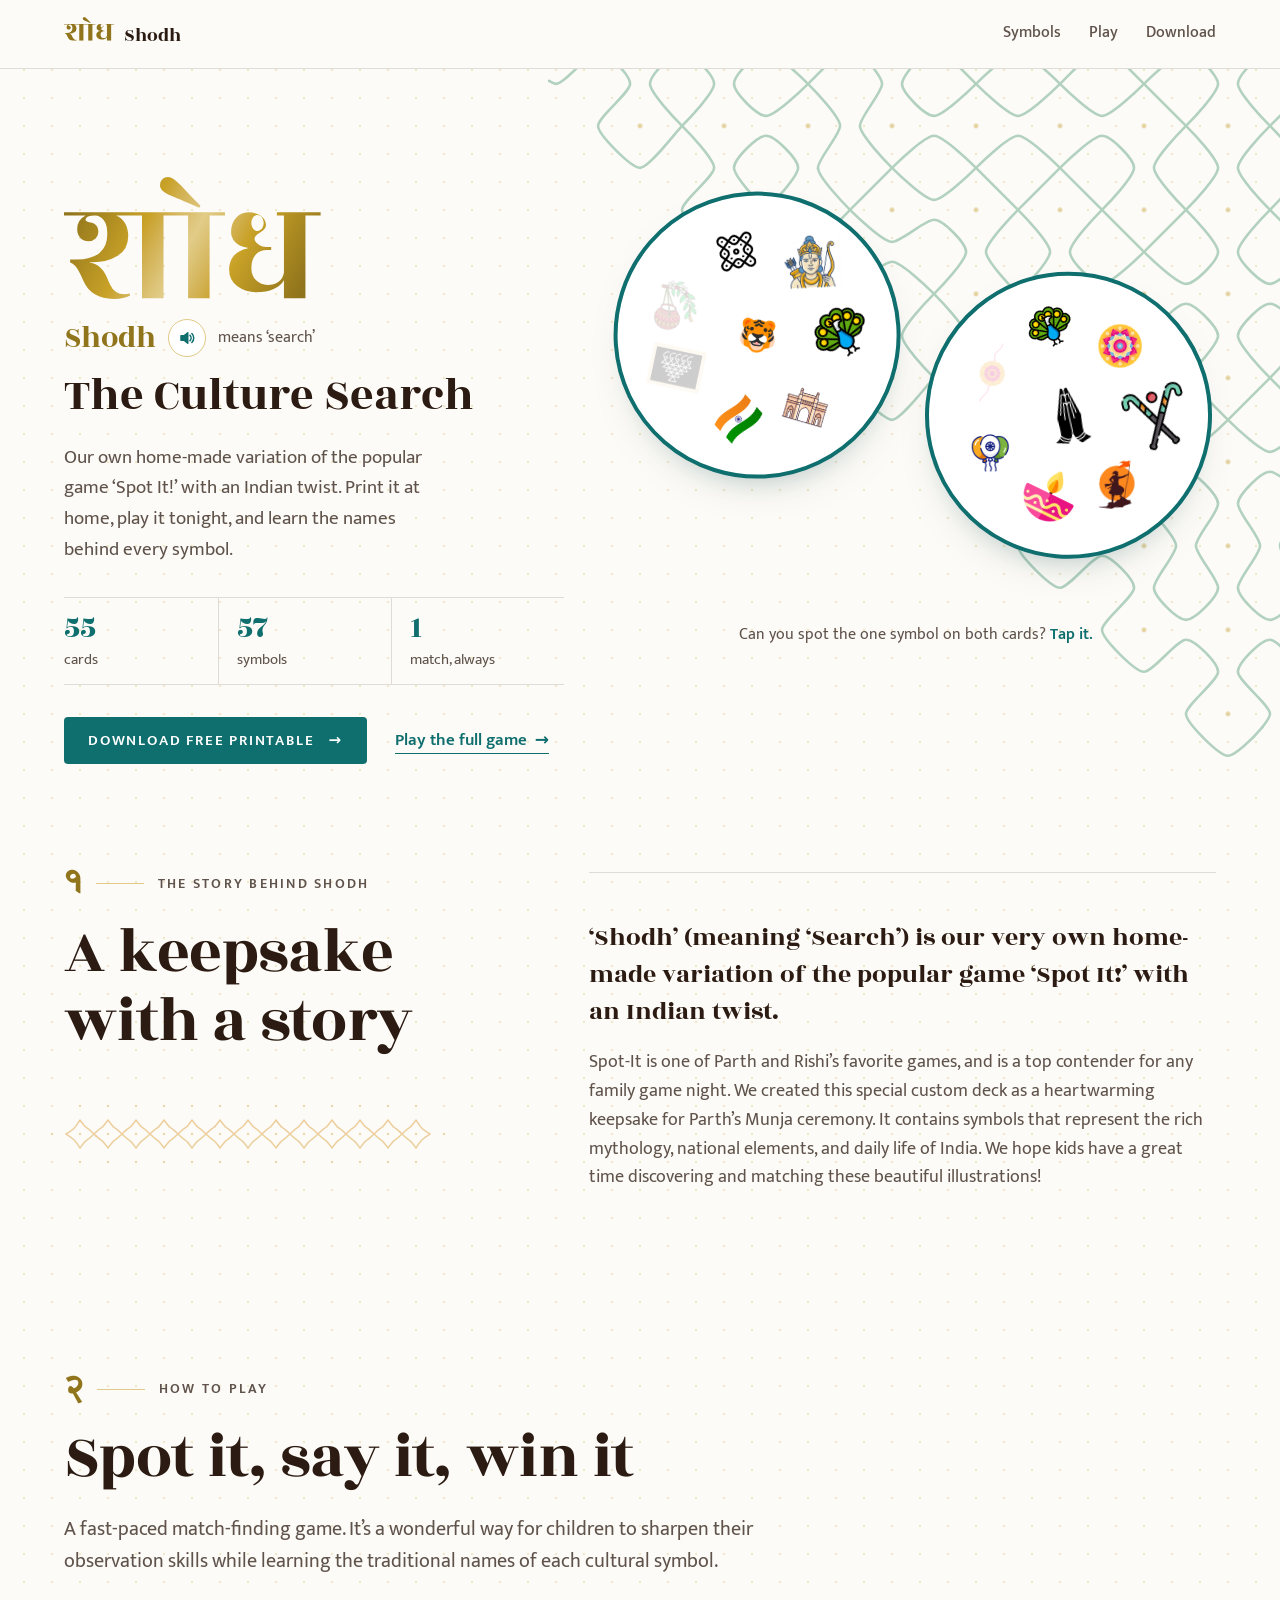
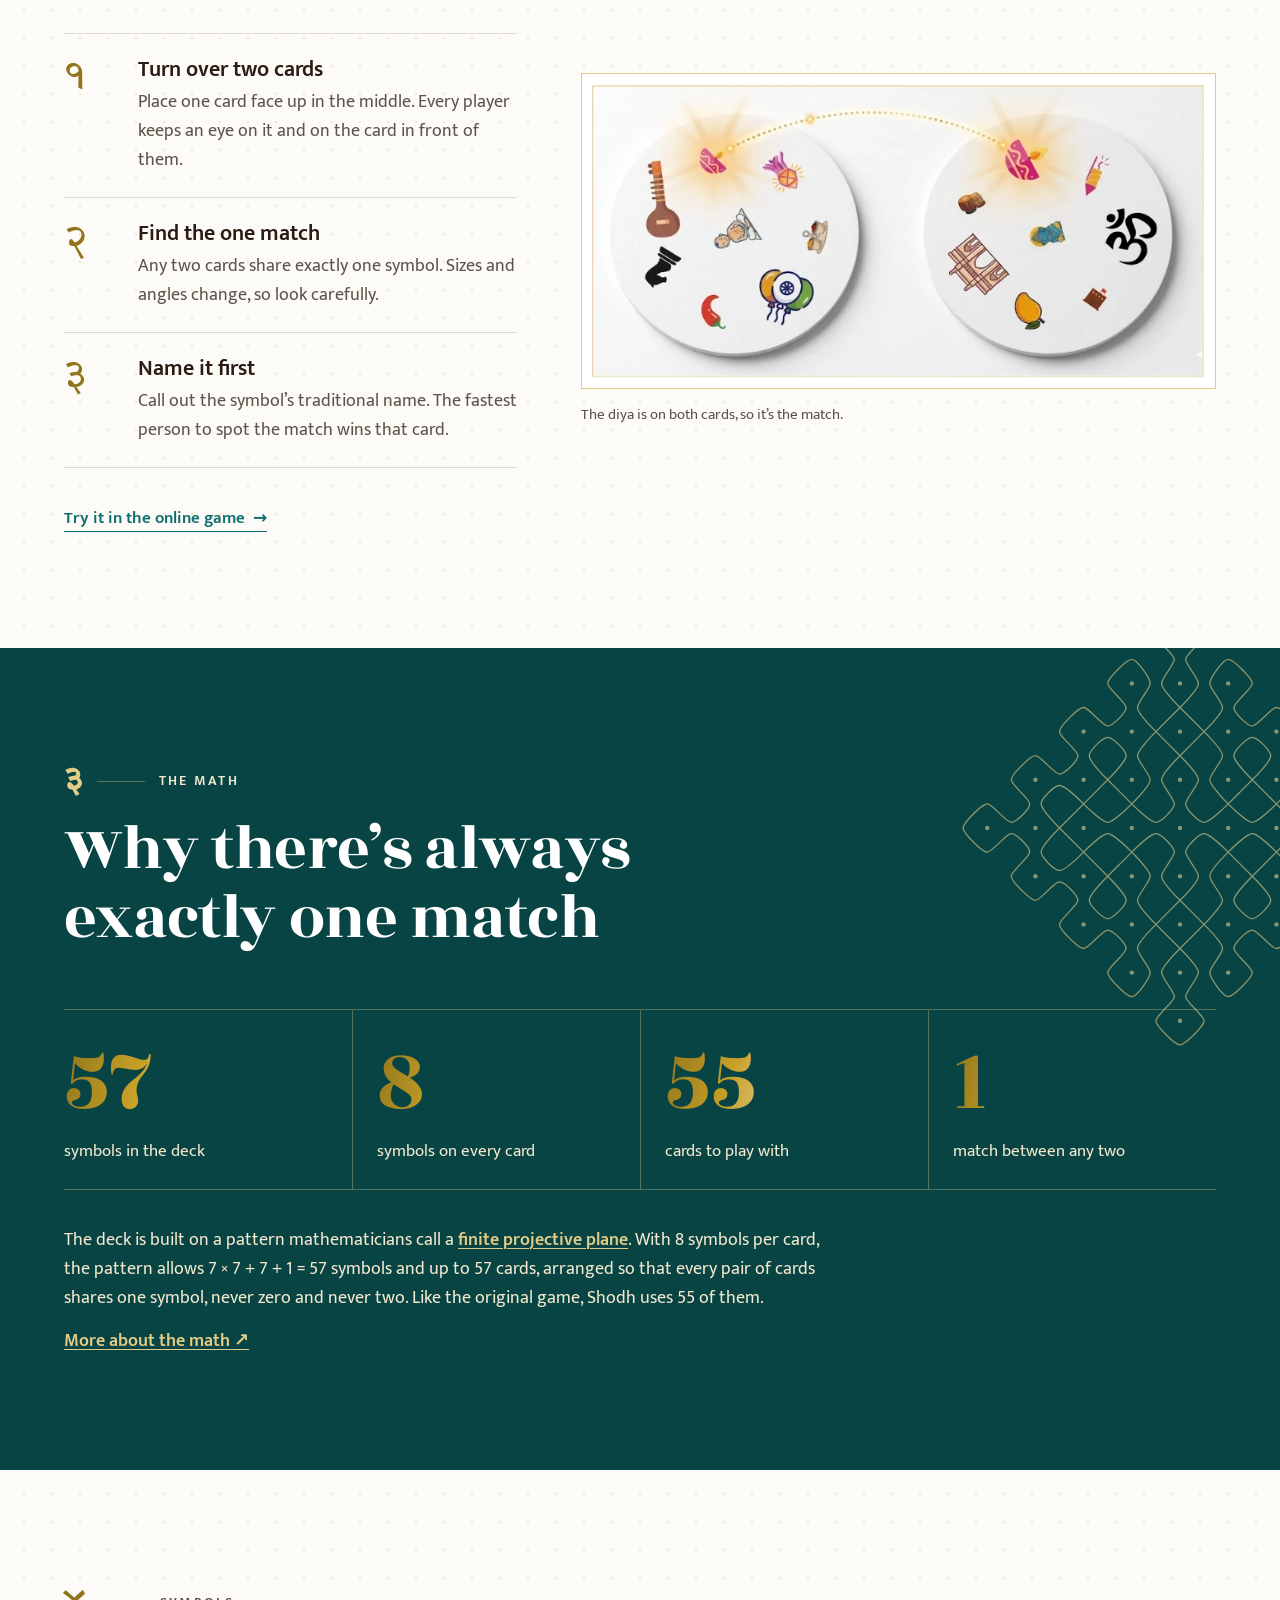
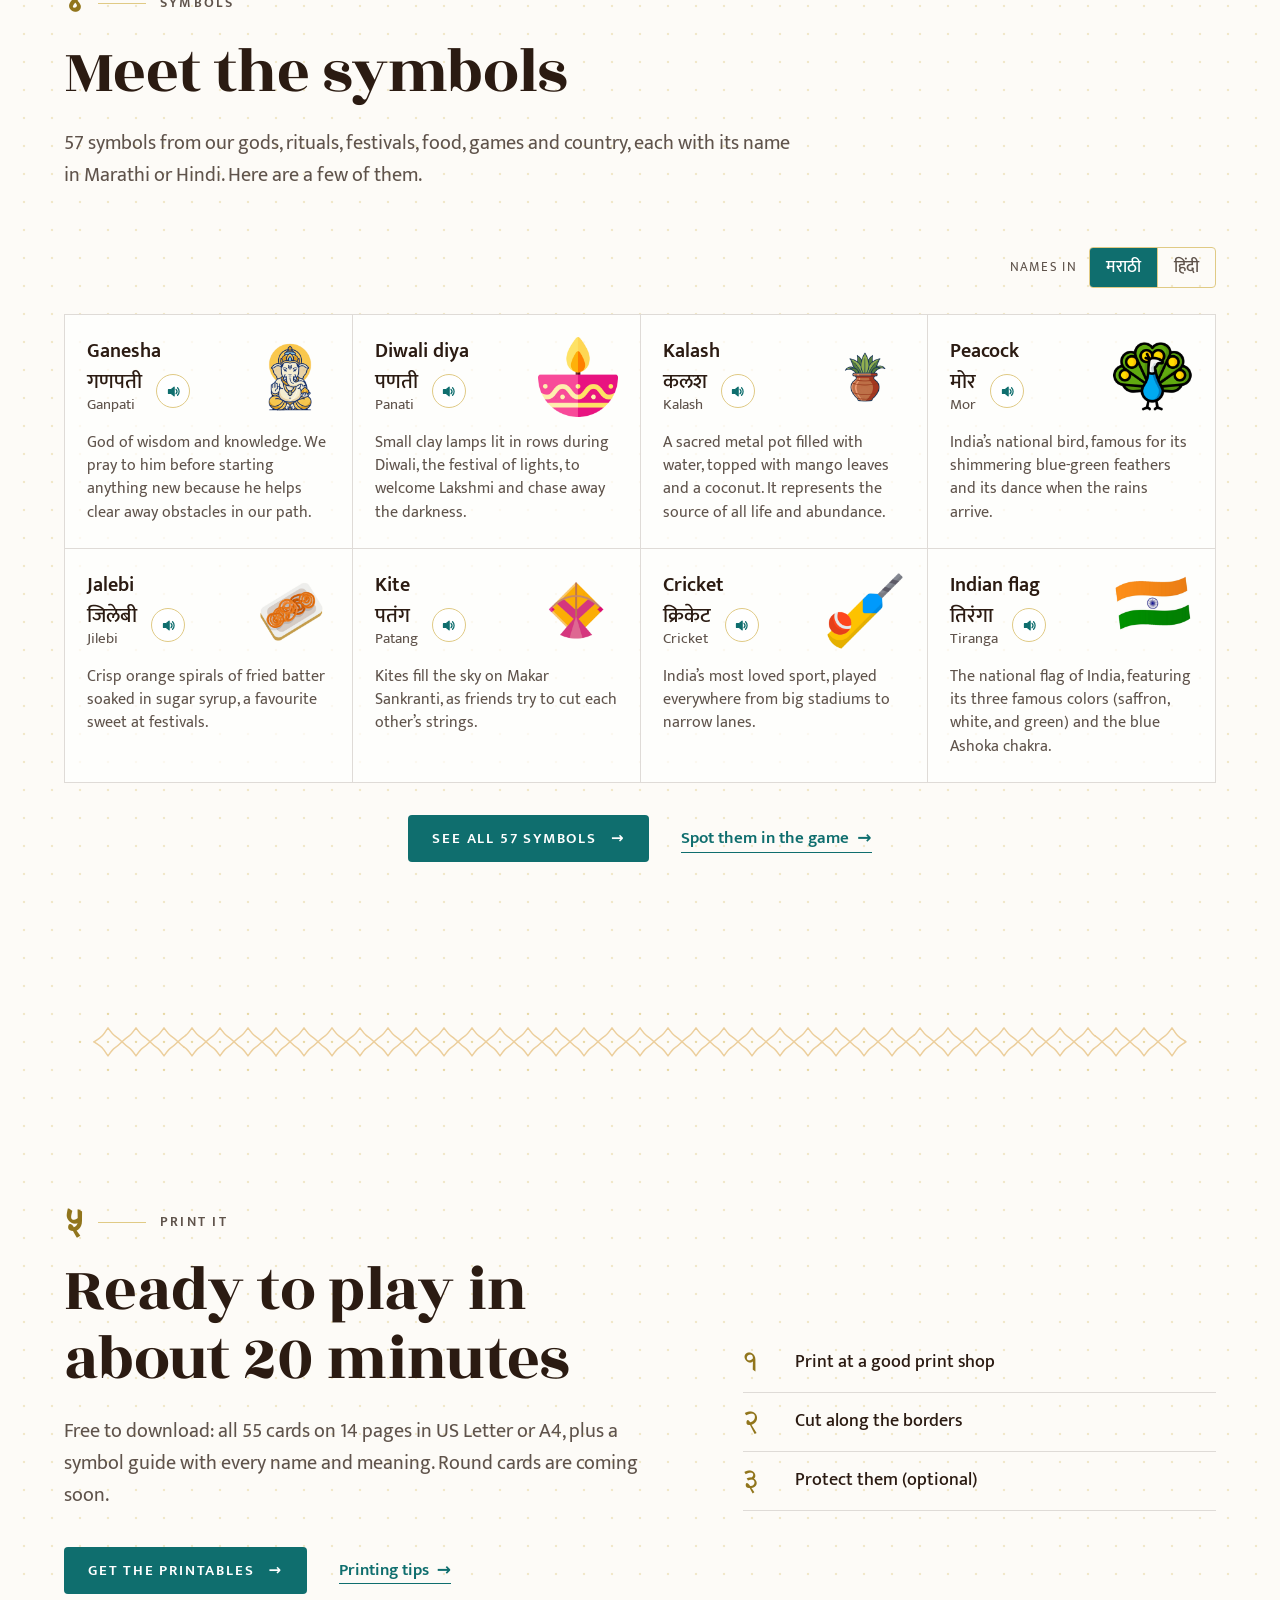
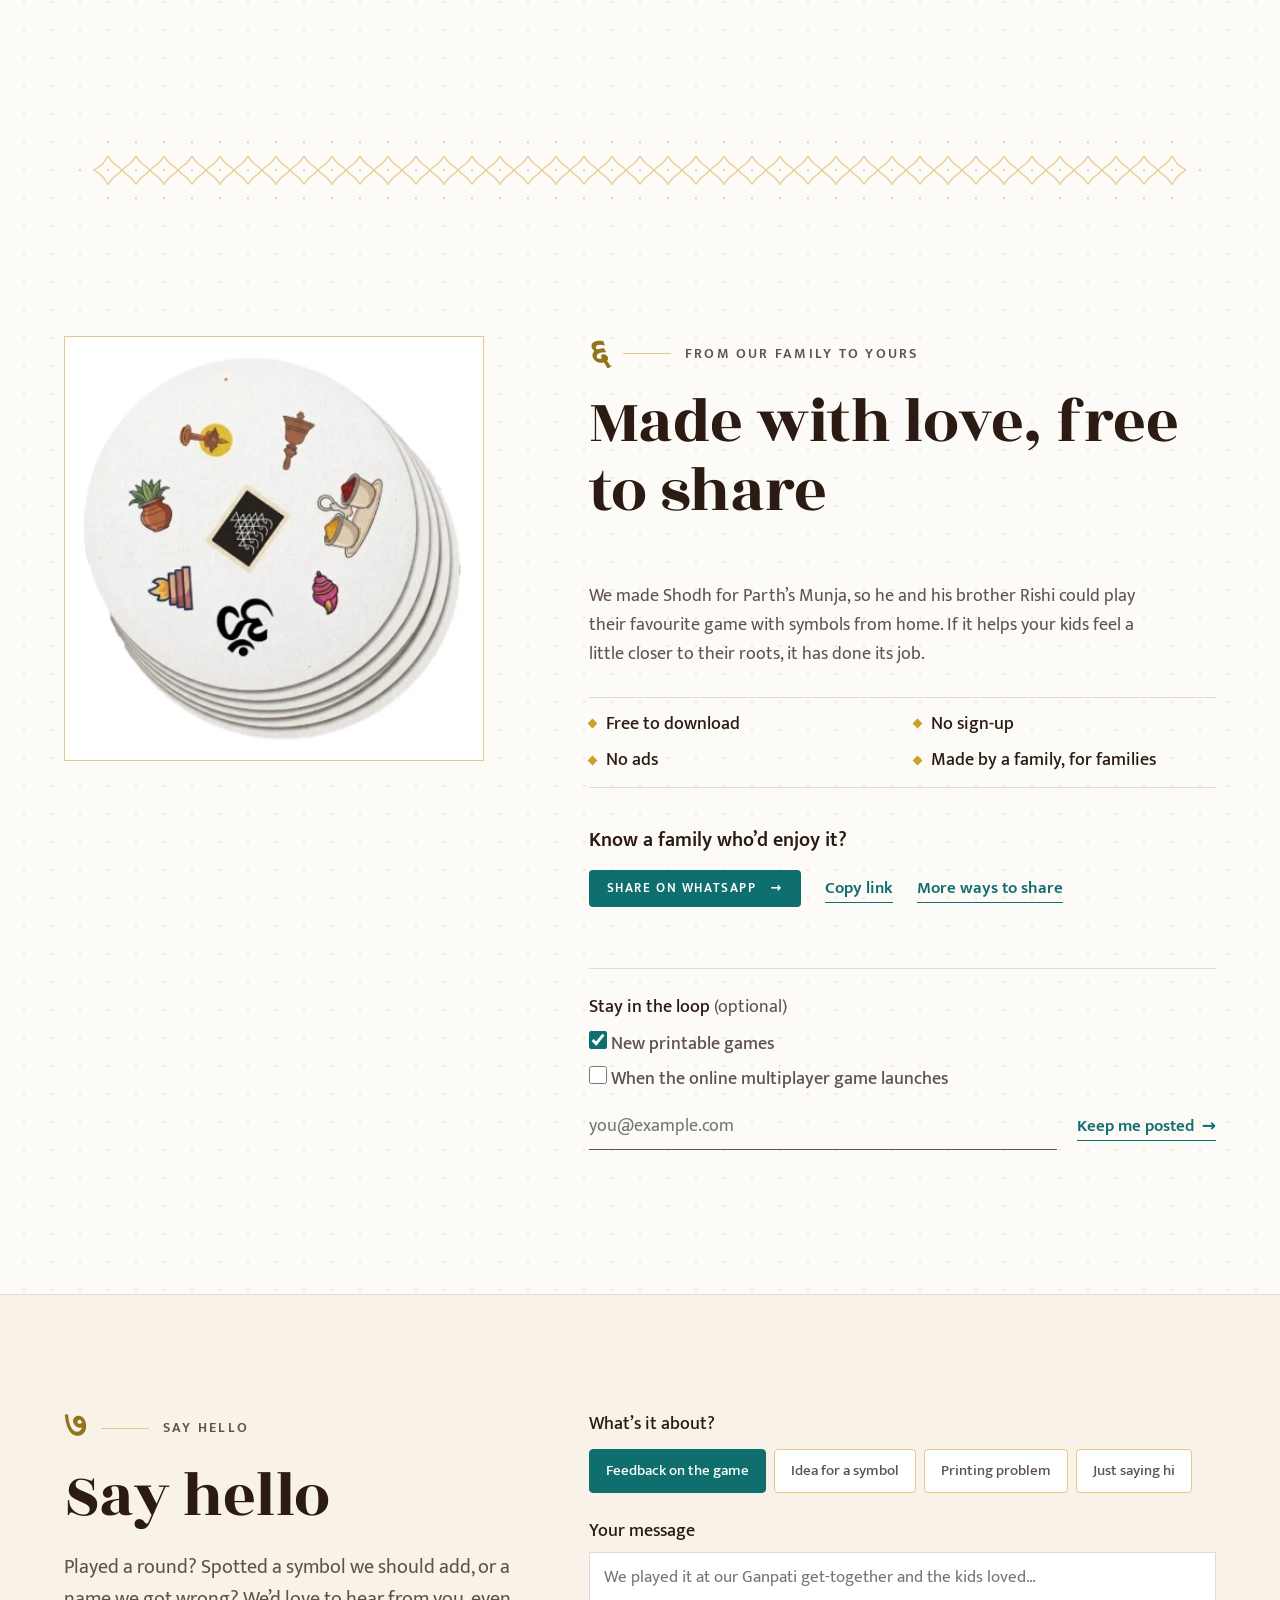
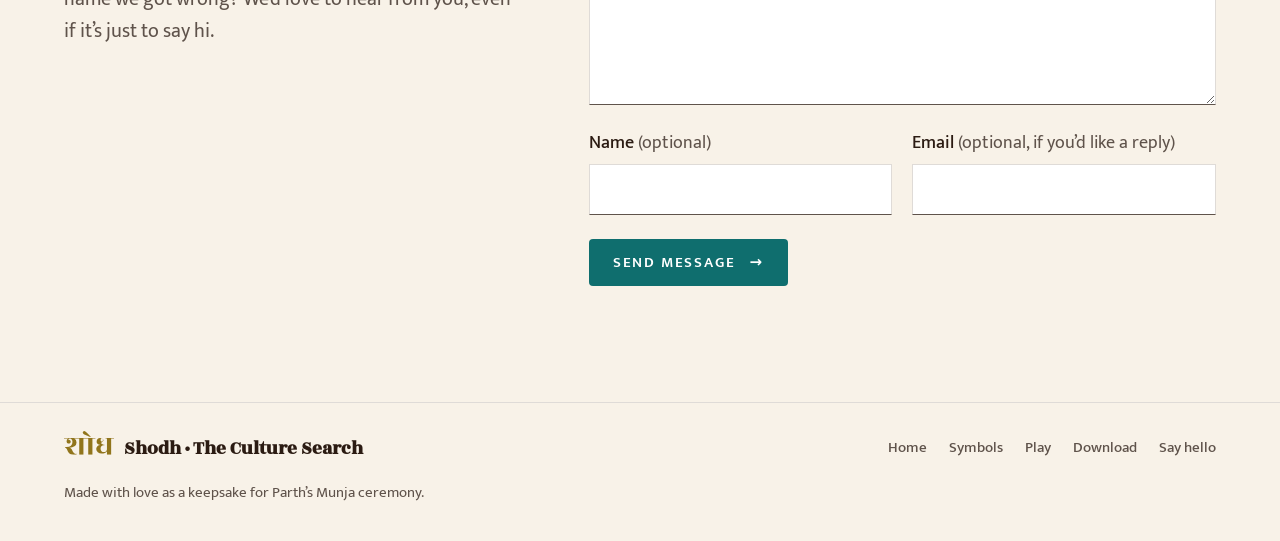
==== commit 3c80ea15: "Waitlist: 1 symbol guide sheet Co-Authored-By: Claude Opus 5.5 <noreply@anthropic.com>" ====
--- a/index.html
+++ b/index.html
@@ -202,7 +202,7 @@
             <dl class="in-box-list">
               <div><dt>55</dt><dd>thick sturdy cards</dd></div>
               <div><dt>57</dt><dd>cultural symbols</dd></div>
-              <div><dt>1</dt><dd>symbol &amp; name guide</dd></div>
+              <div><dt>1</dt><dd>symbol guide sheet</dd></div>
               <div><dt>1</dt><dd>keepsake storage box</dd></div>
             </dl>
           </div>
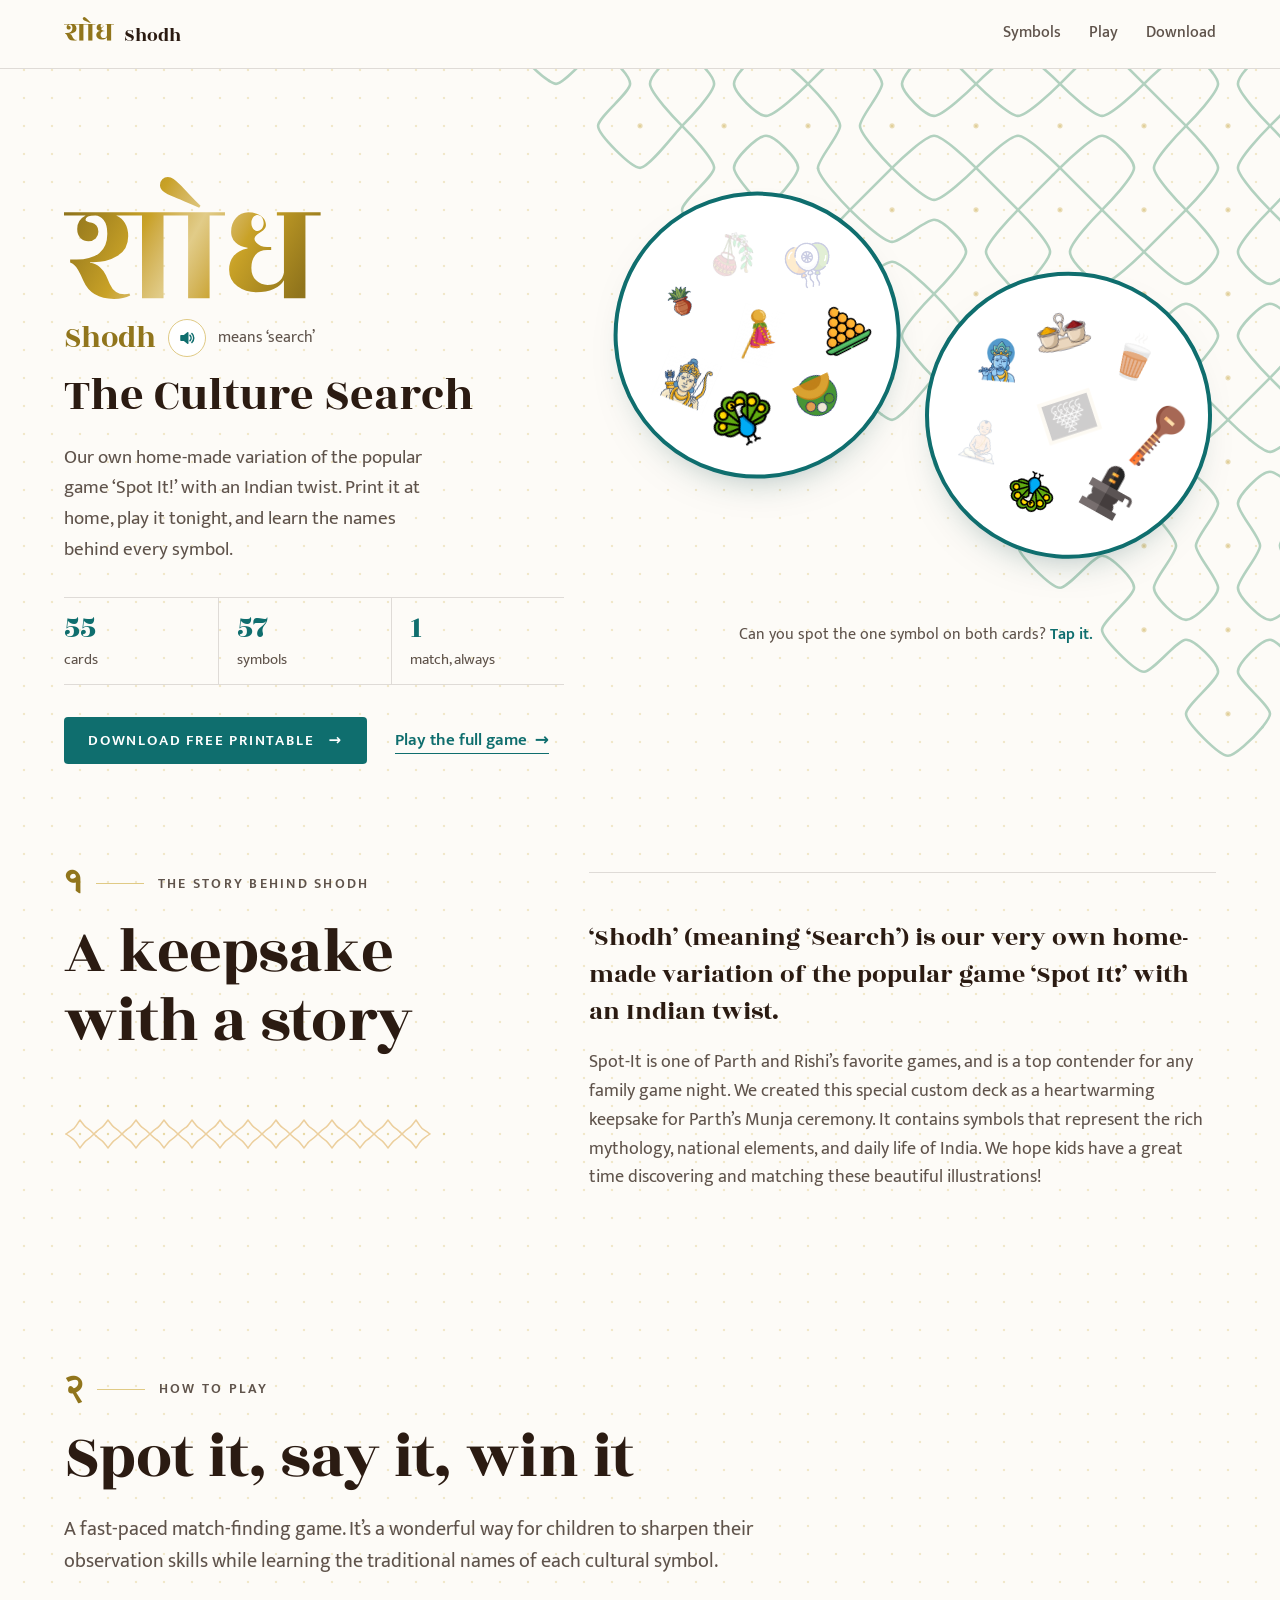
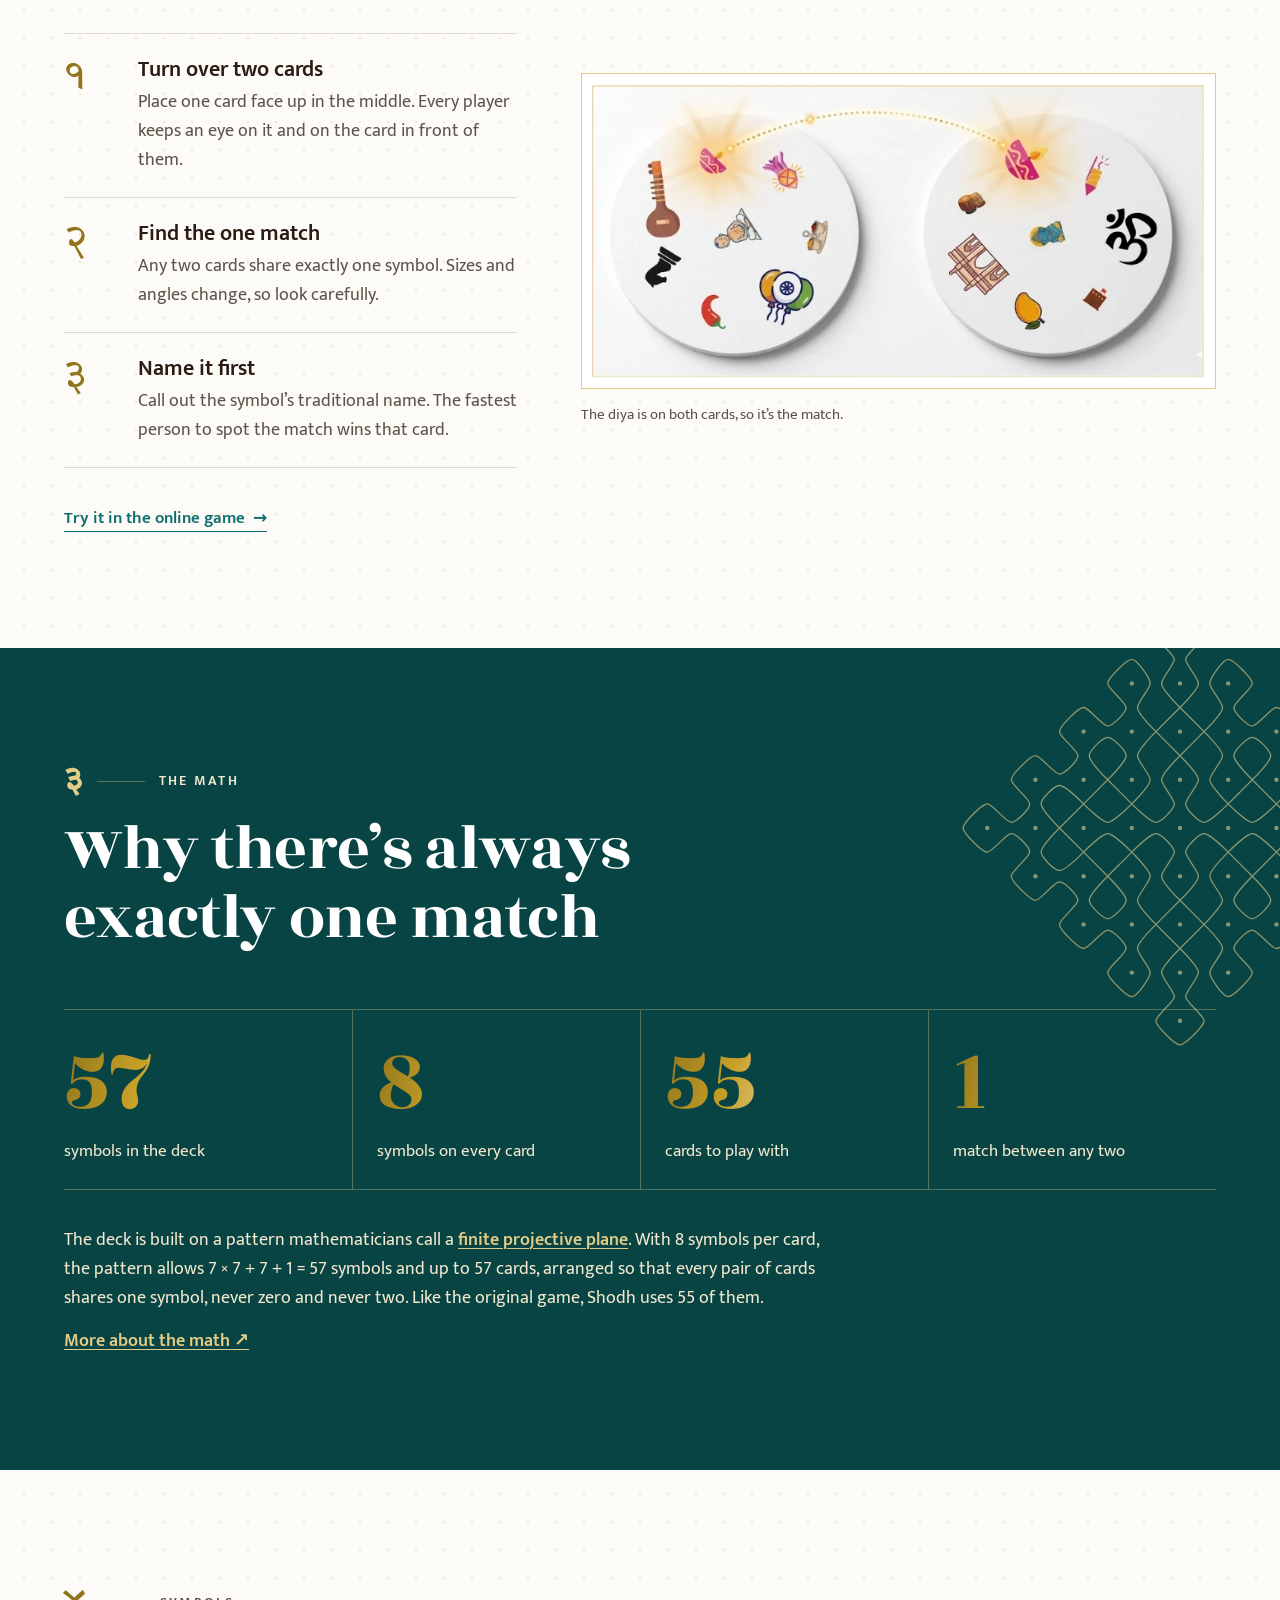
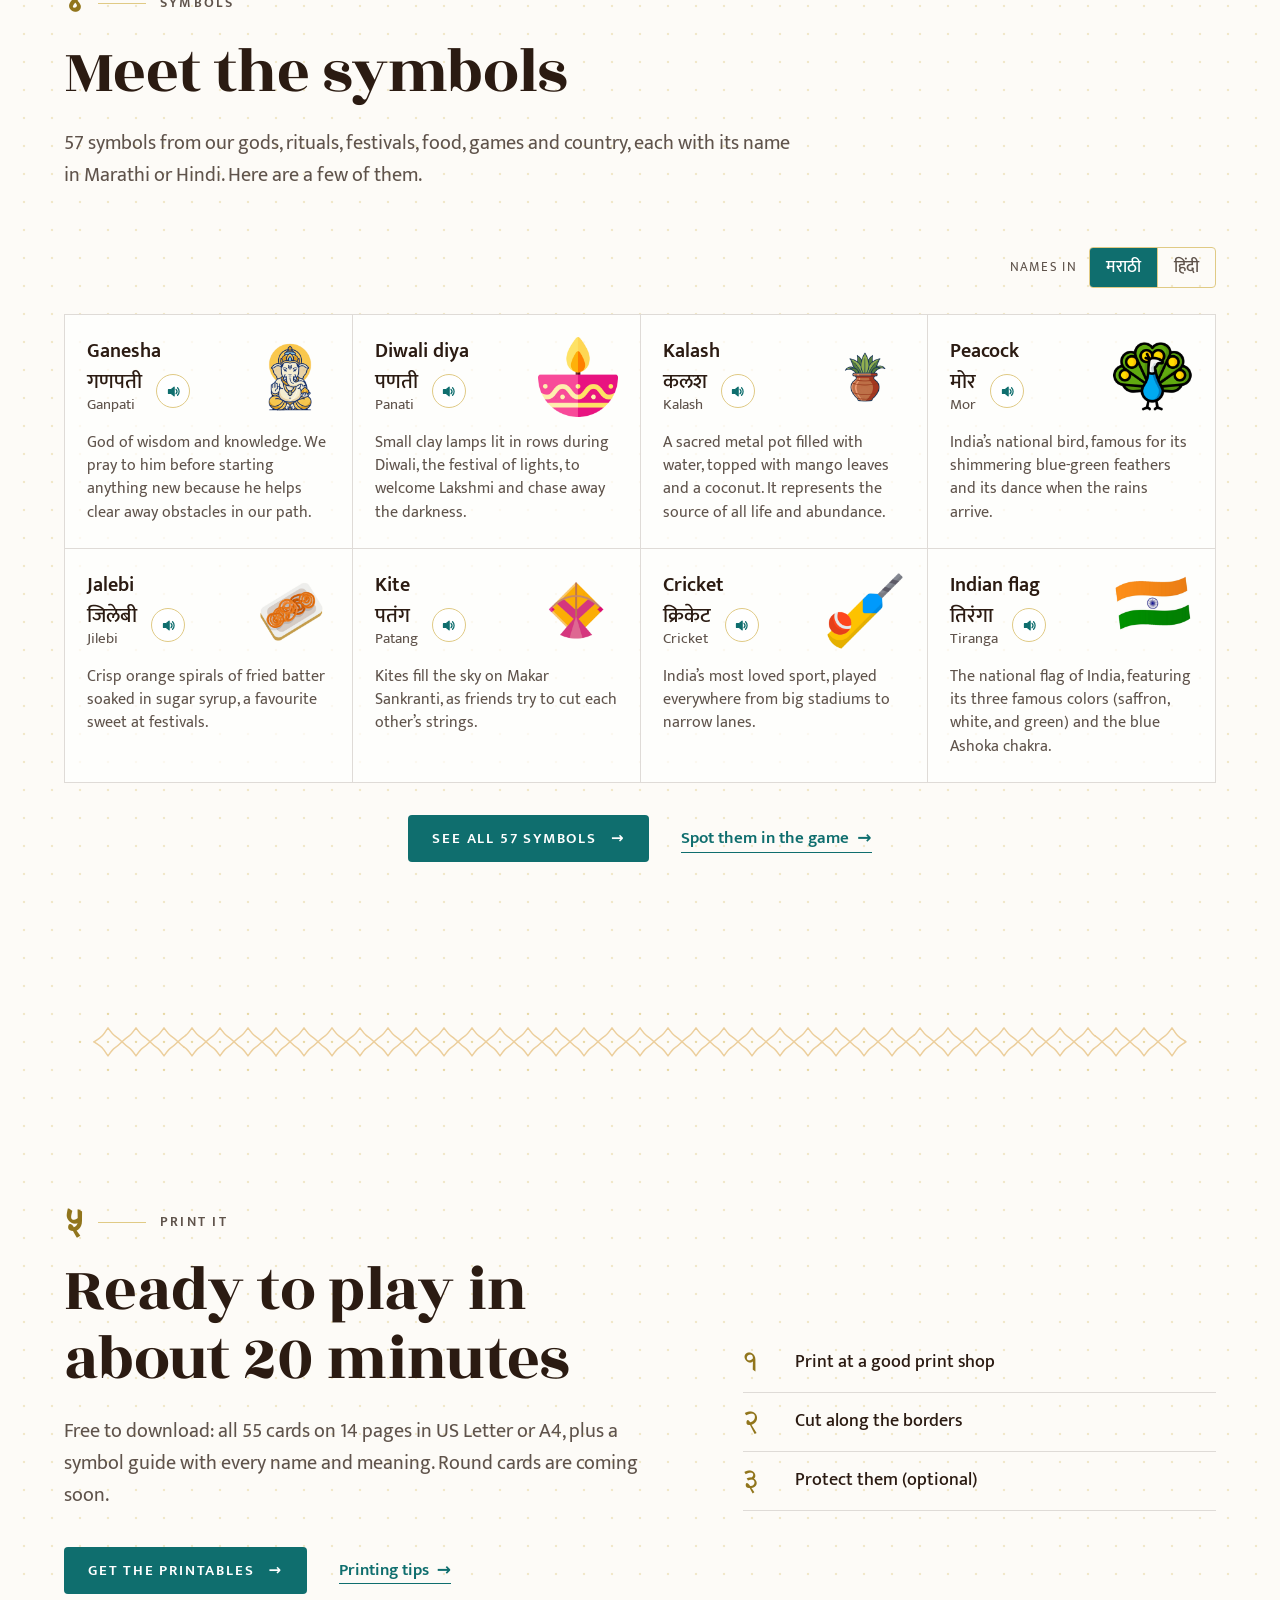
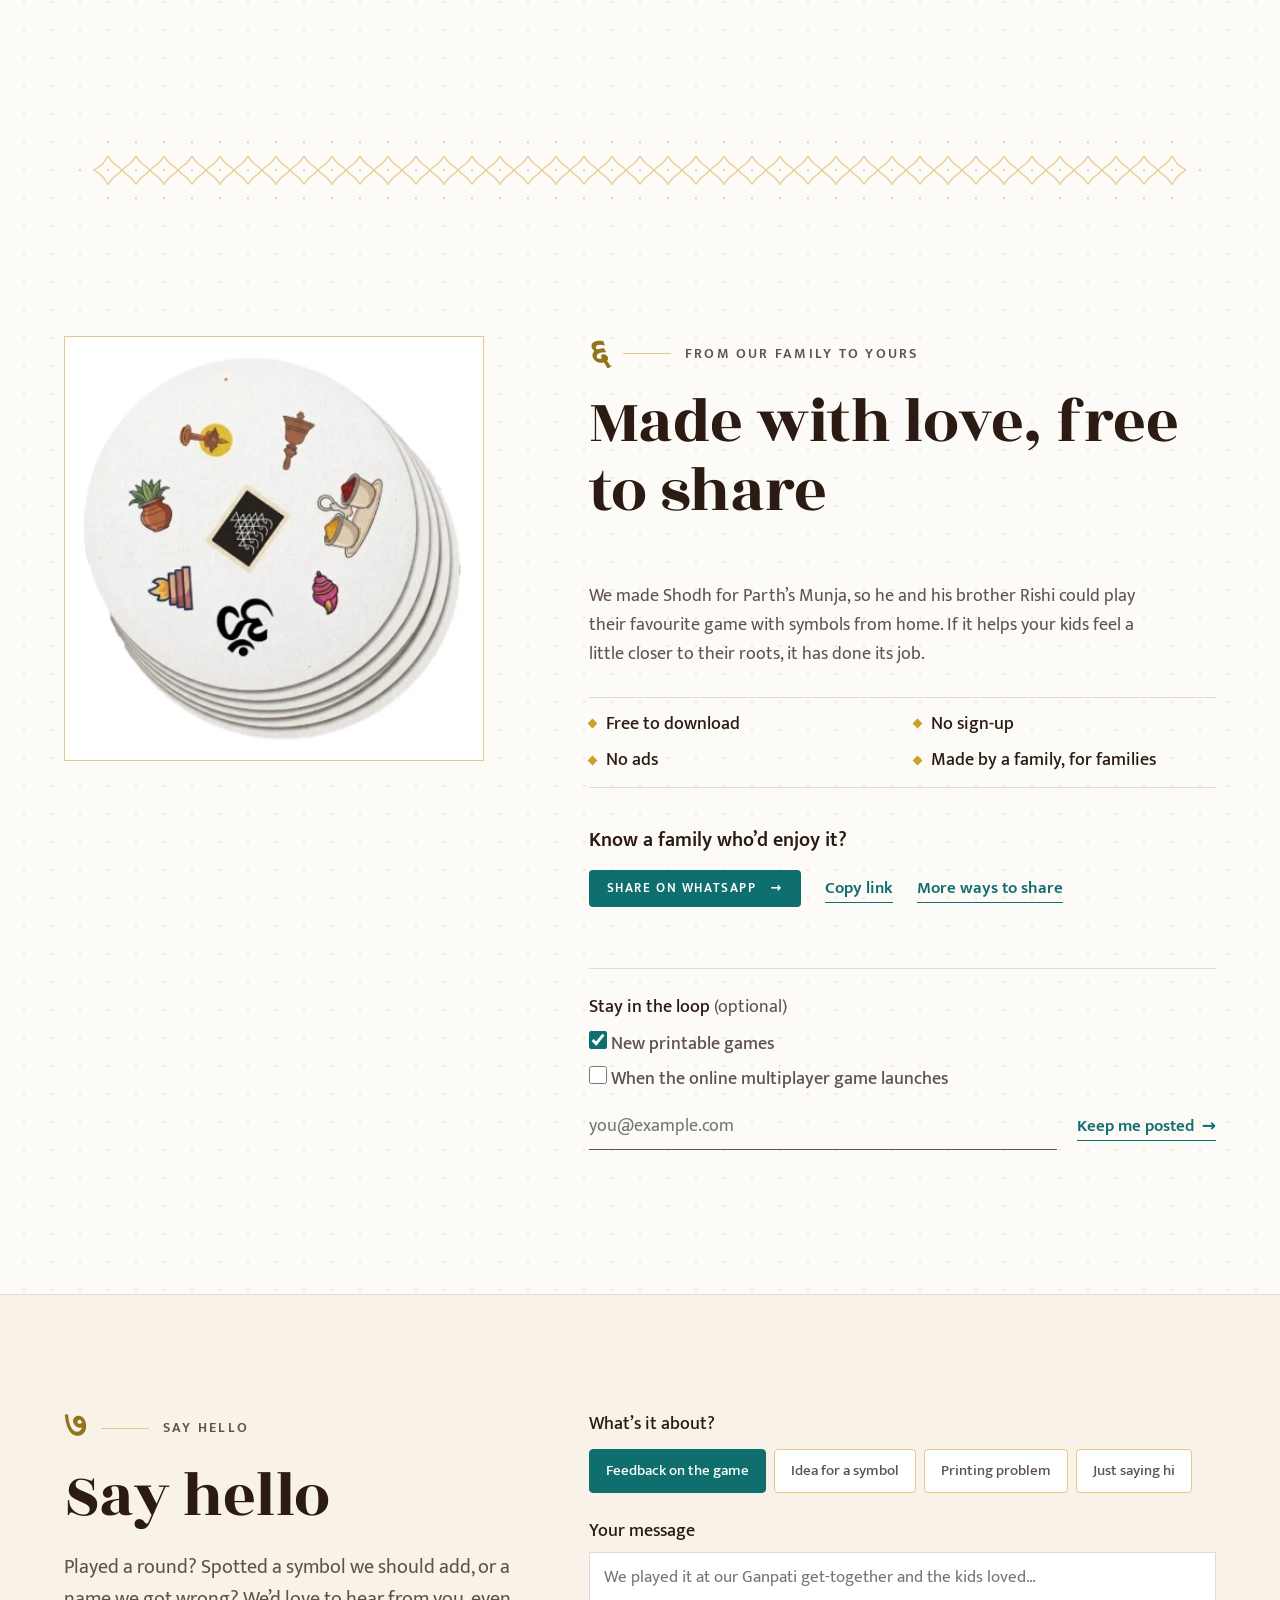
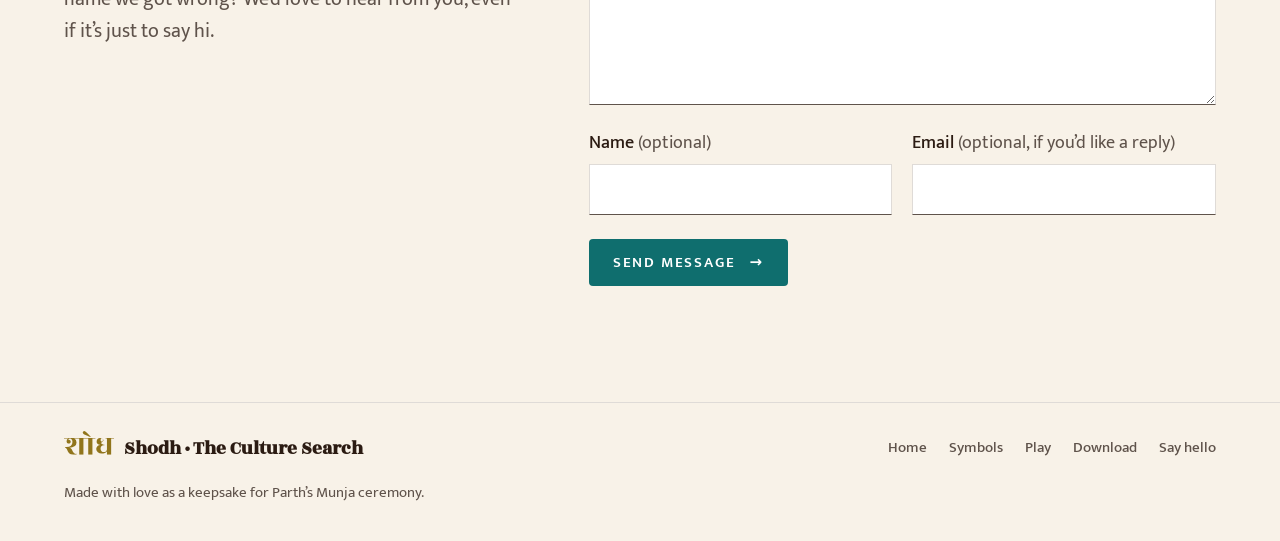
==== commit 7deffed3: "Waitlist: drop the vague shipping pill Co-Authored-By: Claude Opus 5.5 <noreply@anthropic.com>" ====
--- a/index.html
+++ b/index.html
@@ -183,7 +183,6 @@
           </div>
           <ul class="pills">
             <li>Makes a great gift</li>
-            <li>Ships once enough families sign up</li>
           </ul>
 
           <div class="in-box">
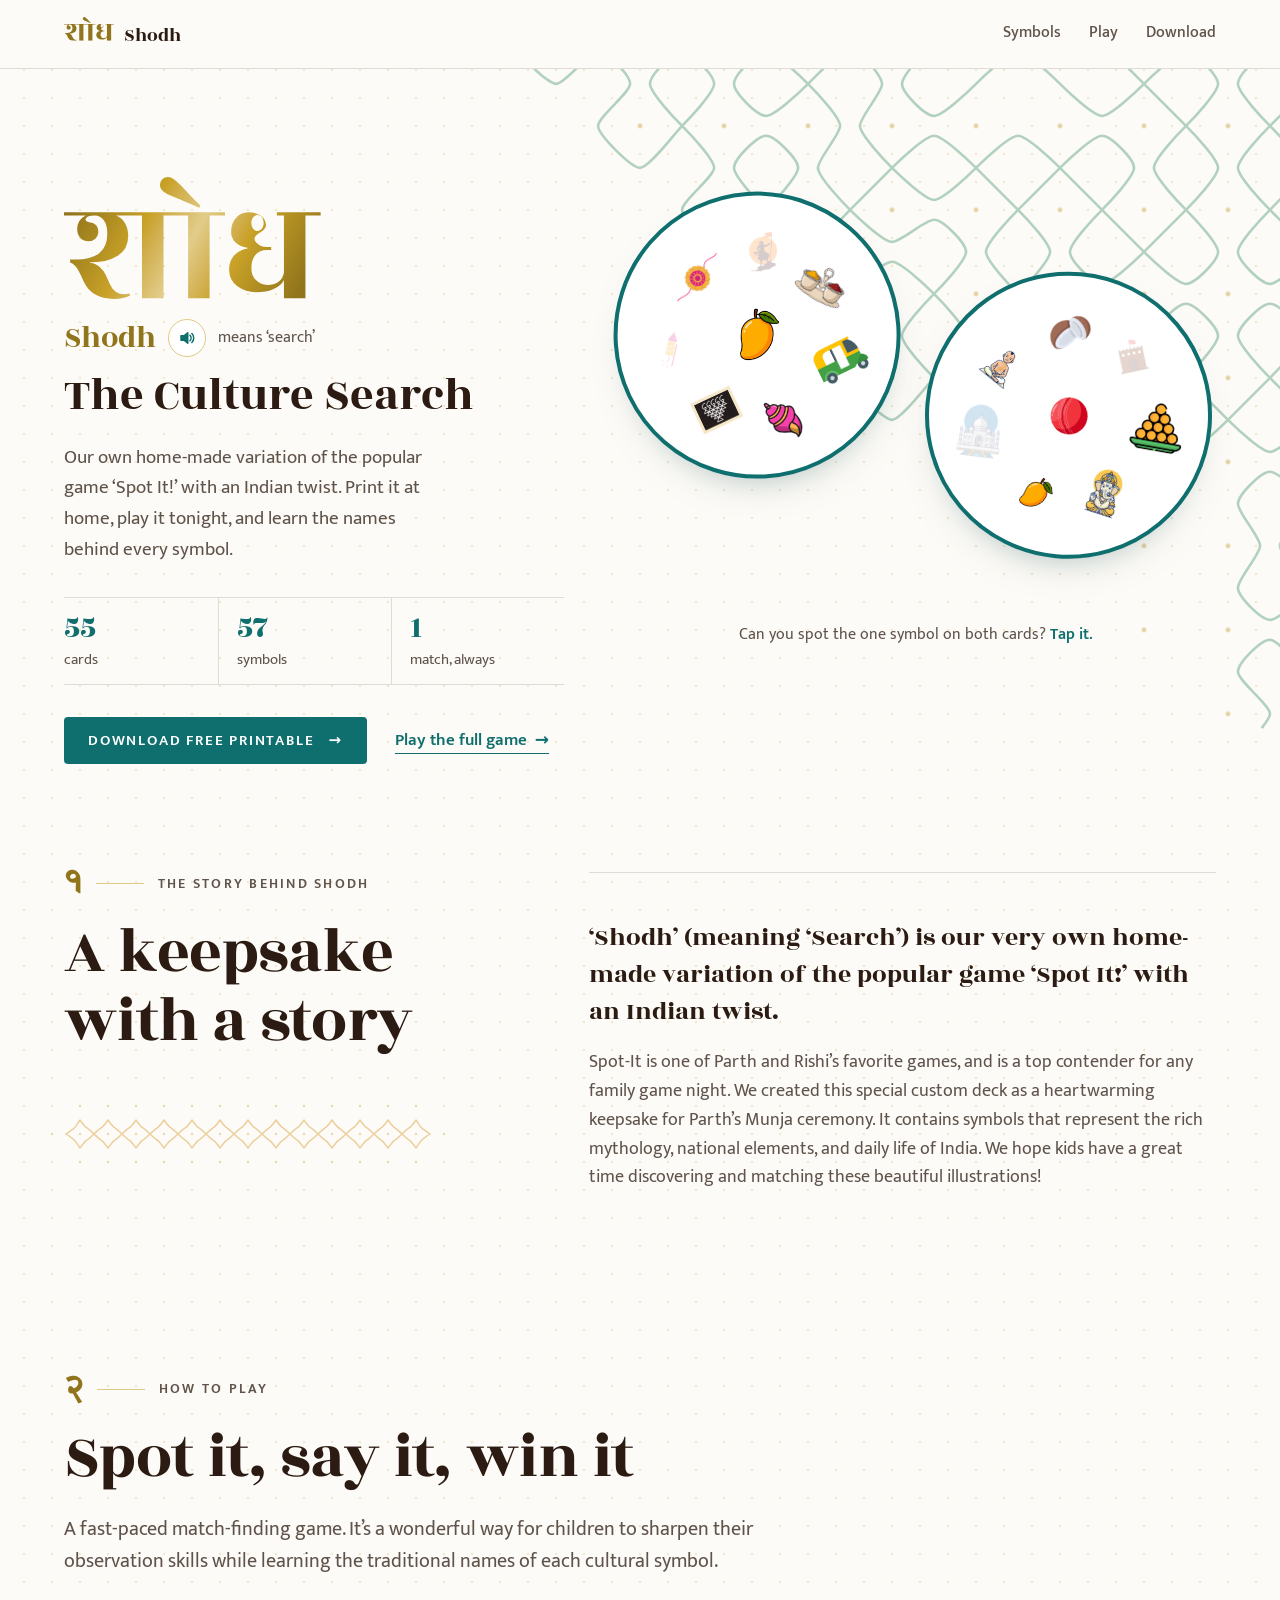
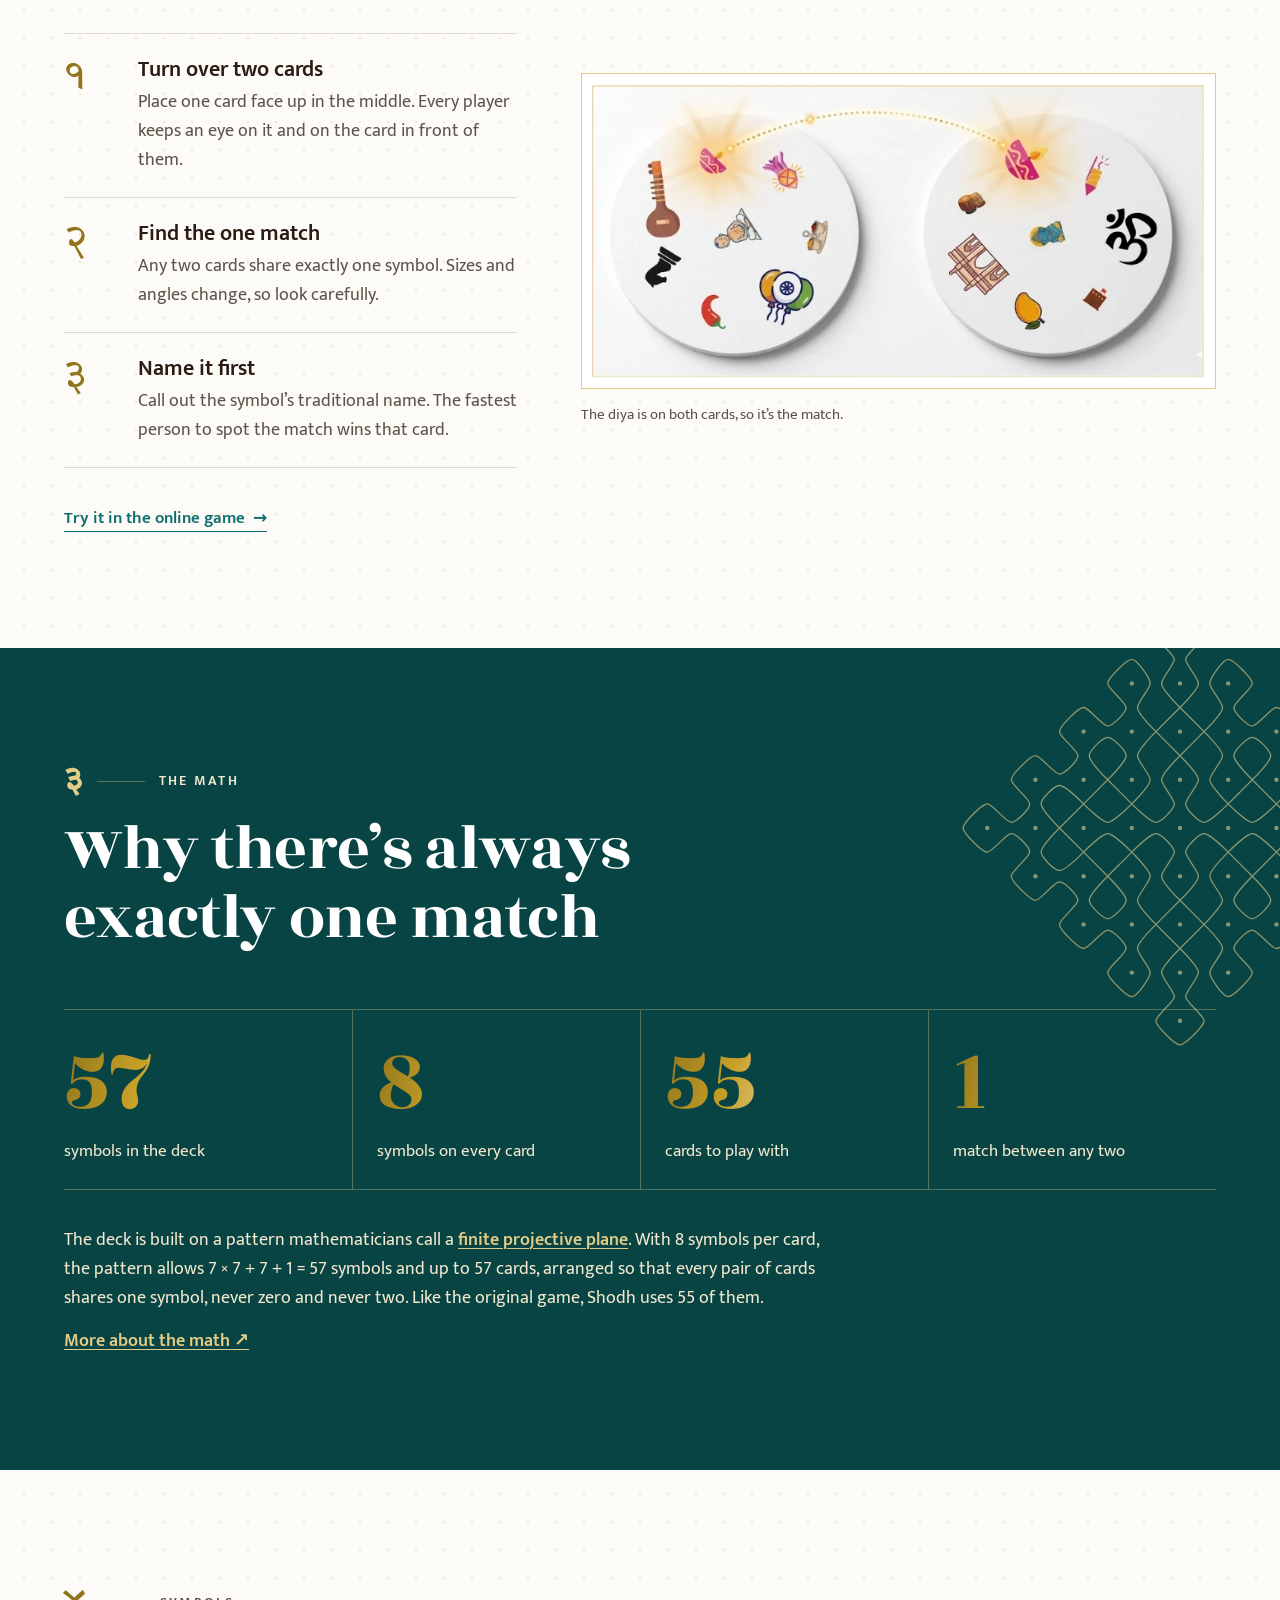
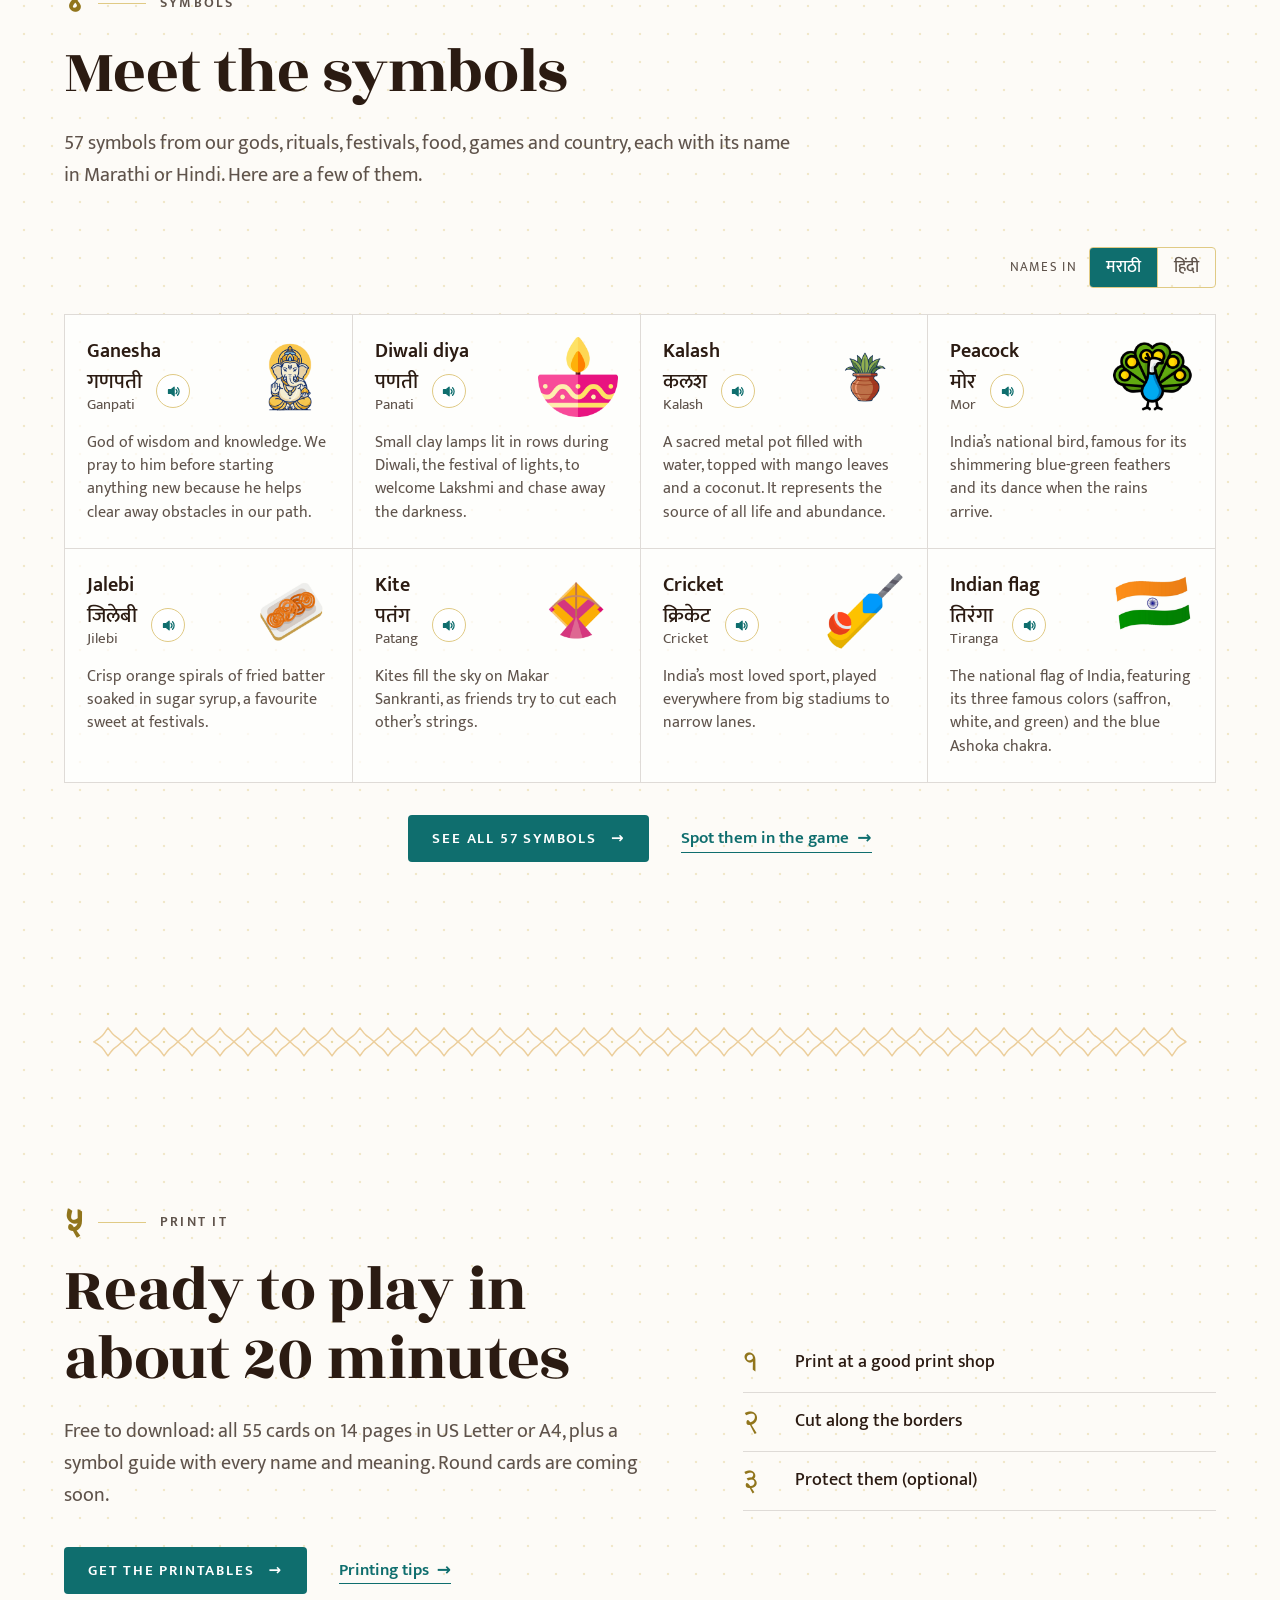
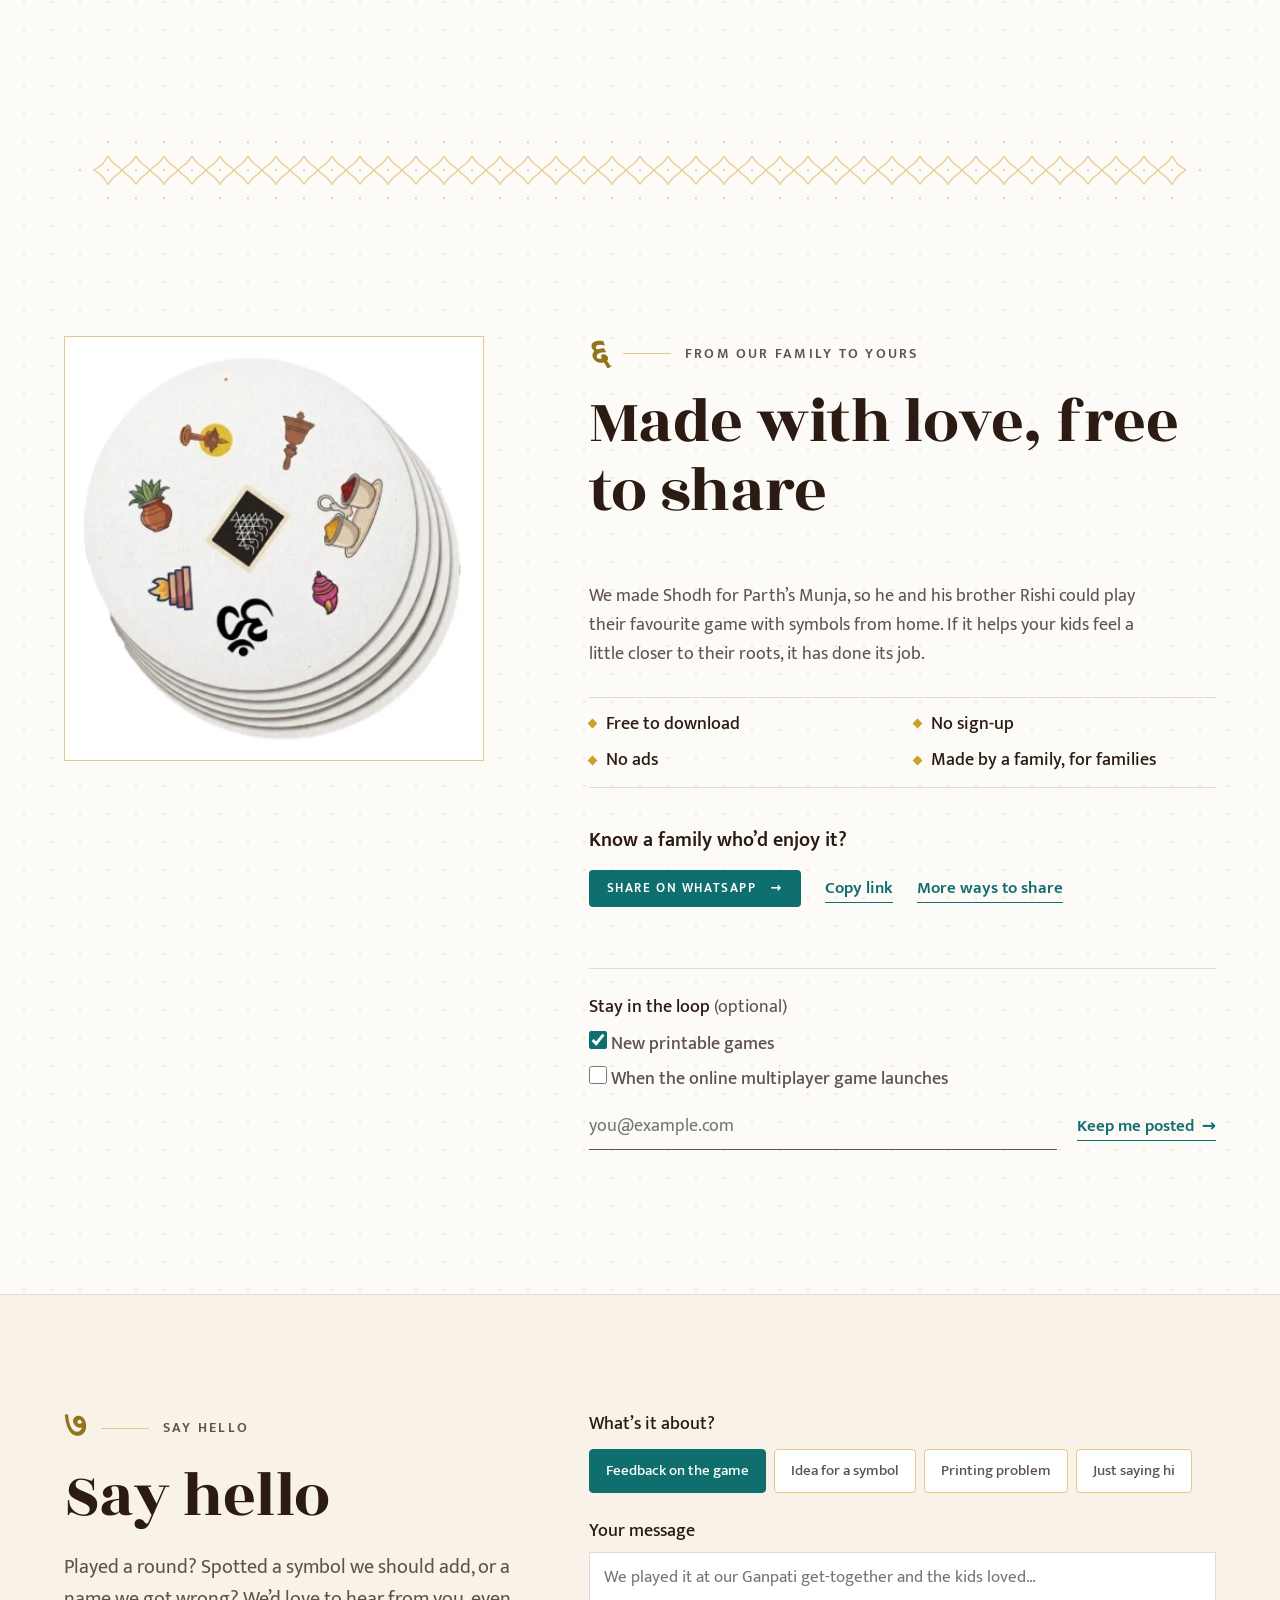
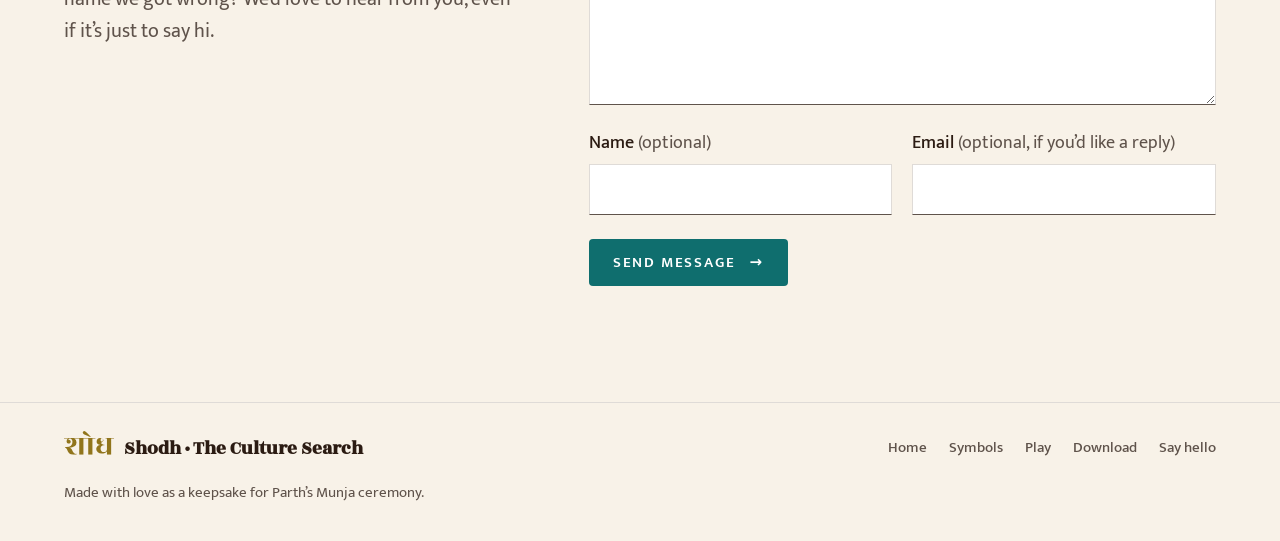
==== commit de0a07ff: "Waitlist: Ages 4 and up pill; family intro wording Co-Authored-By: Claude Opus 5.5 <noreply@anthropi" ====
--- a/index.html
+++ b/index.html
@@ -183,6 +183,7 @@
           </div>
           <ul class="pills">
             <li>Makes a great gift</li>
+            <li>Ages 4 and up</li>
           </ul>
 
           <div class="in-box">
@@ -348,7 +349,7 @@
         <div class="sec-head">
           <p class="sec-num"><span class="num" lang="hi">६</span>From our family to yours</p>
           <h2>The people behind Shodh</h2>
-          <p class="lede">Shodh was made at our kitchen table, for Parth’s Munja, by the four of us. Here’s who we are, and the symbol each of us always spots first.</p>
+          <p class="lede">Shodh was made at our kitchen table, for Parth’s Munja, by the four of us. Here’s who we are, and our favourite symbols from Shodh.</p>
         </div>
         <ul class="people">
           <li class="person">
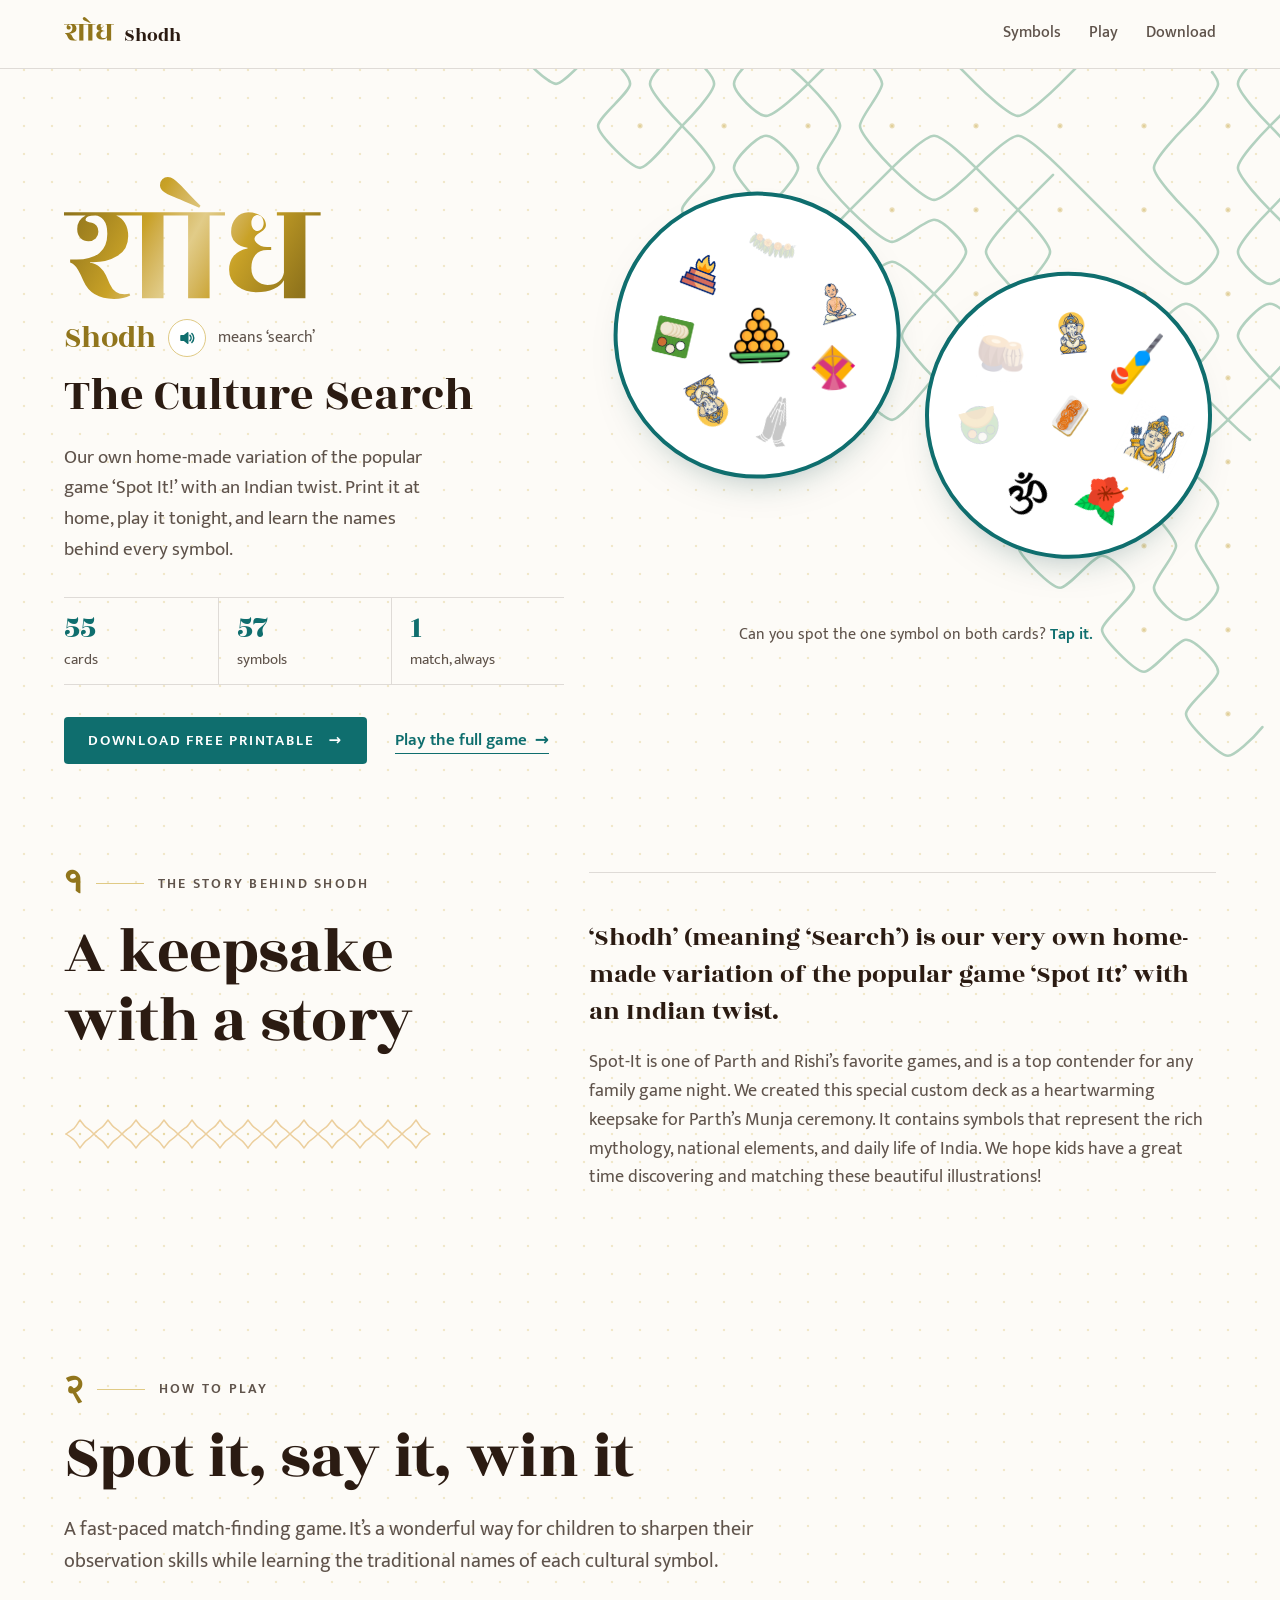
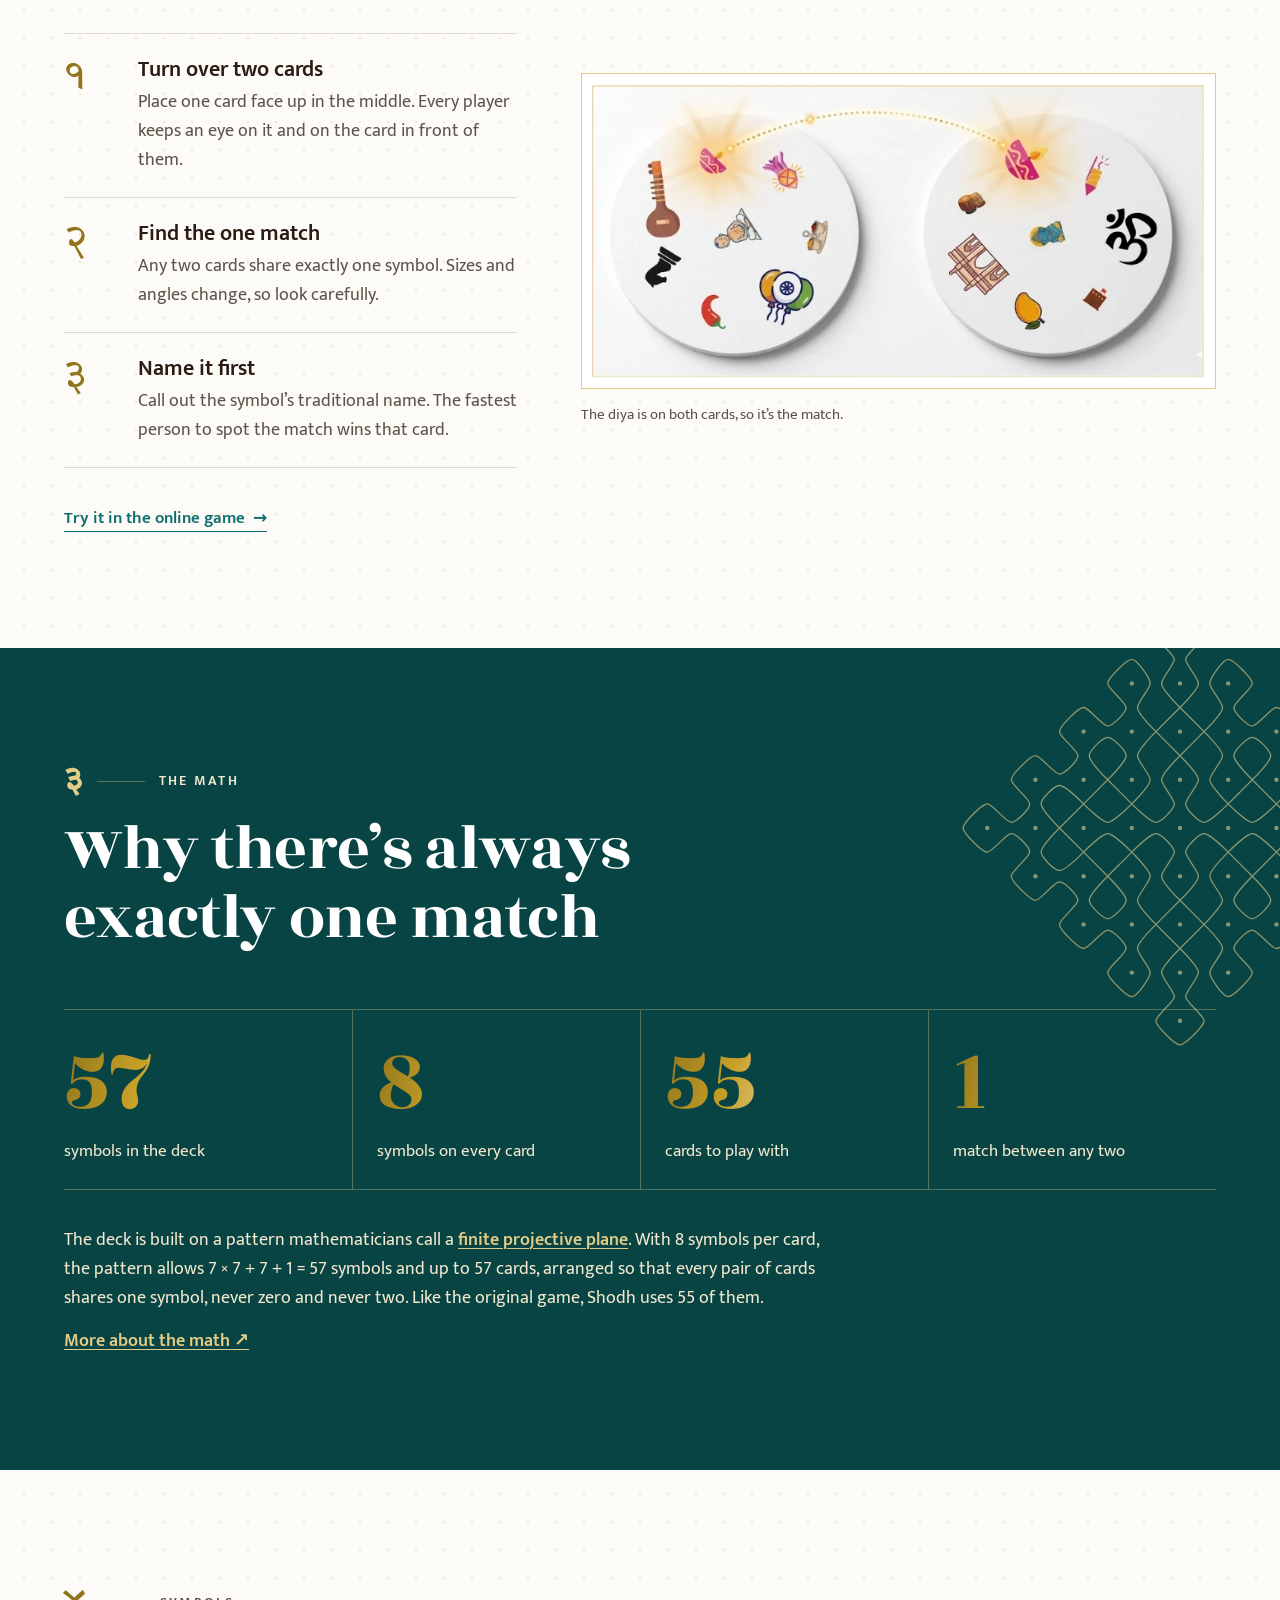
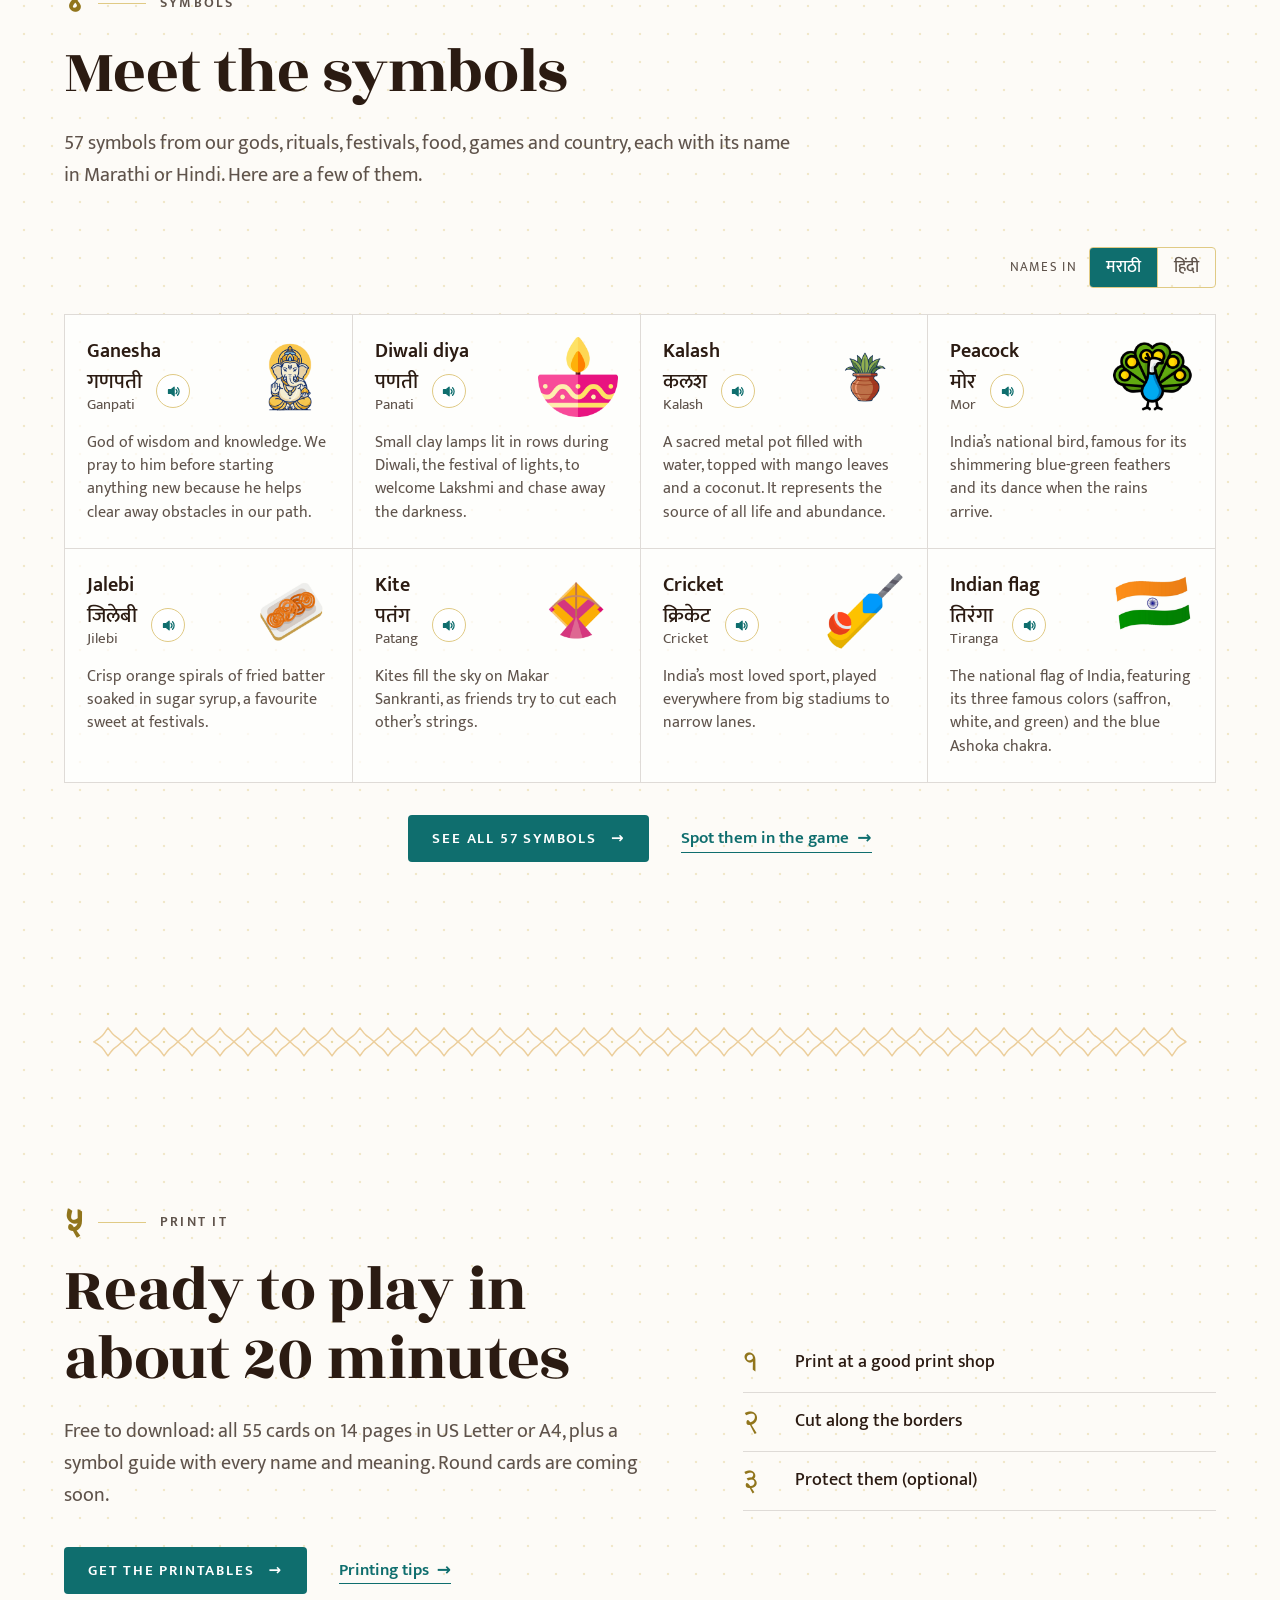
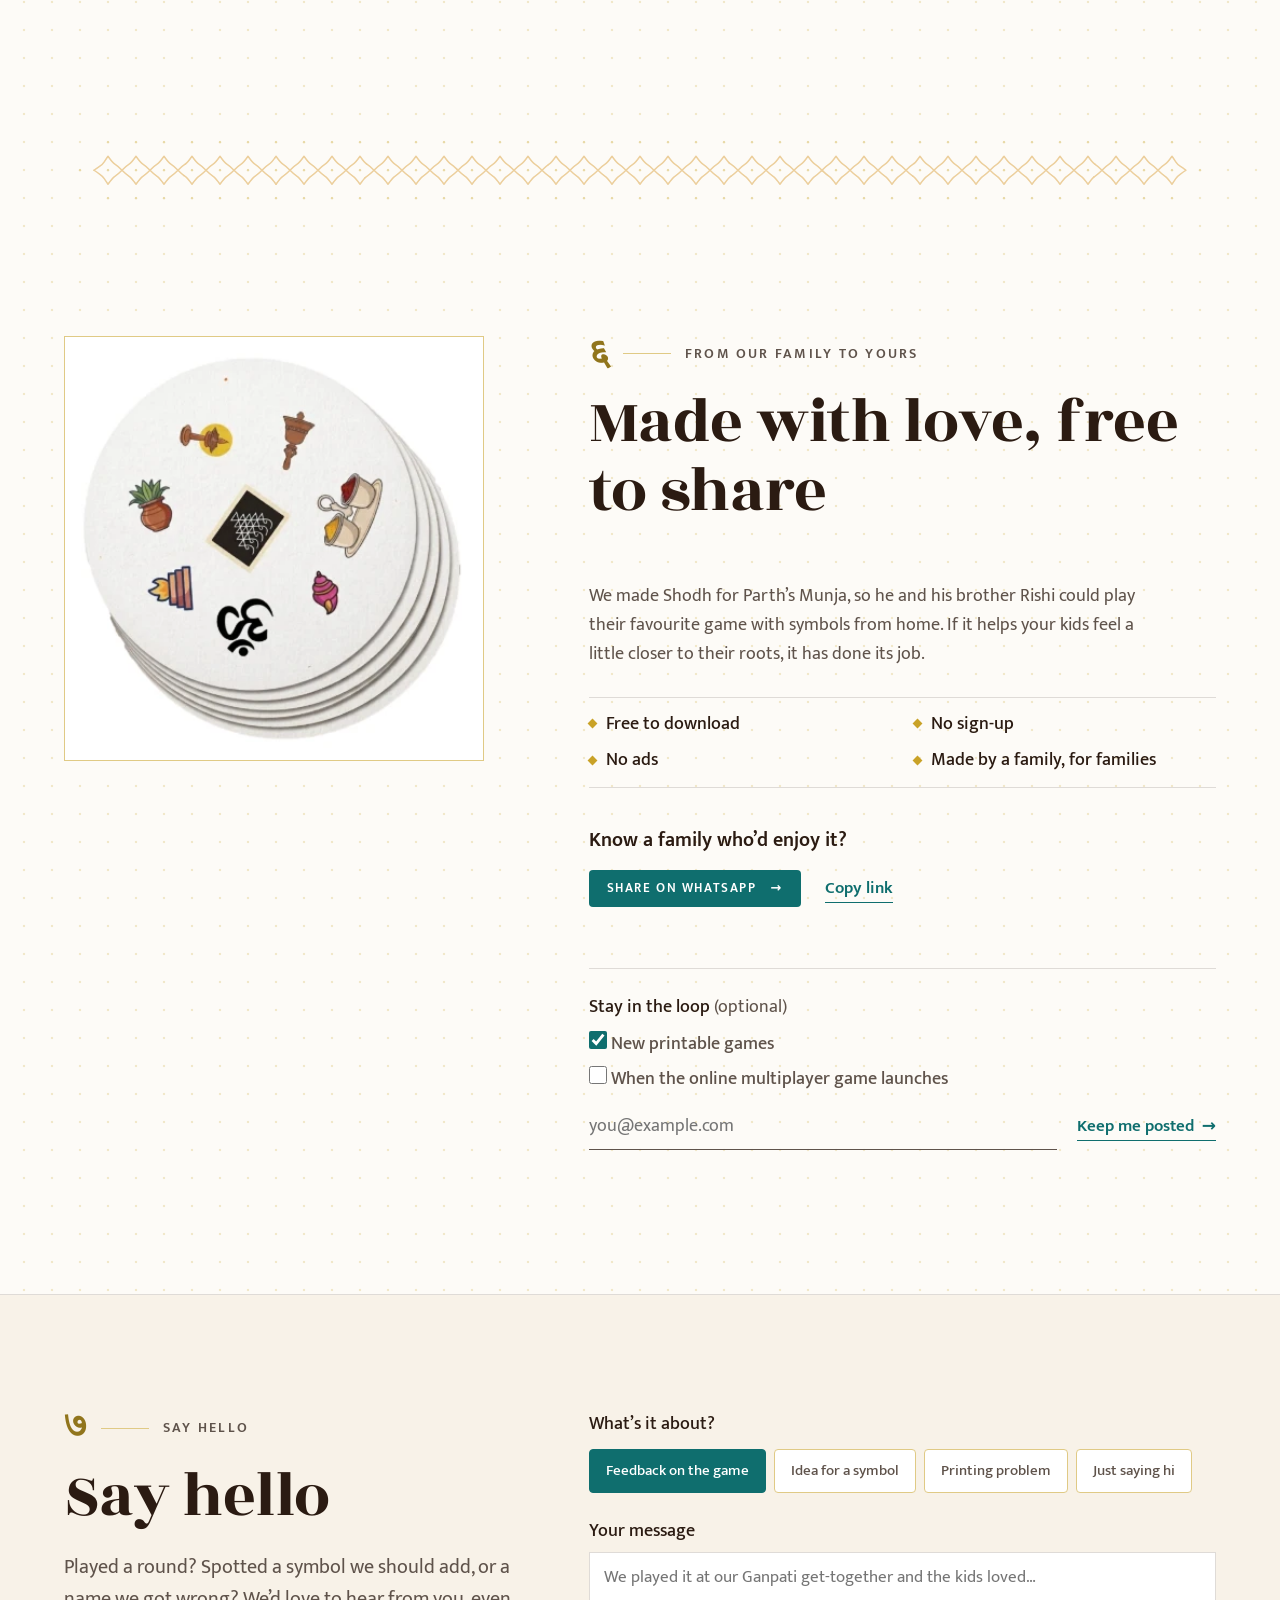
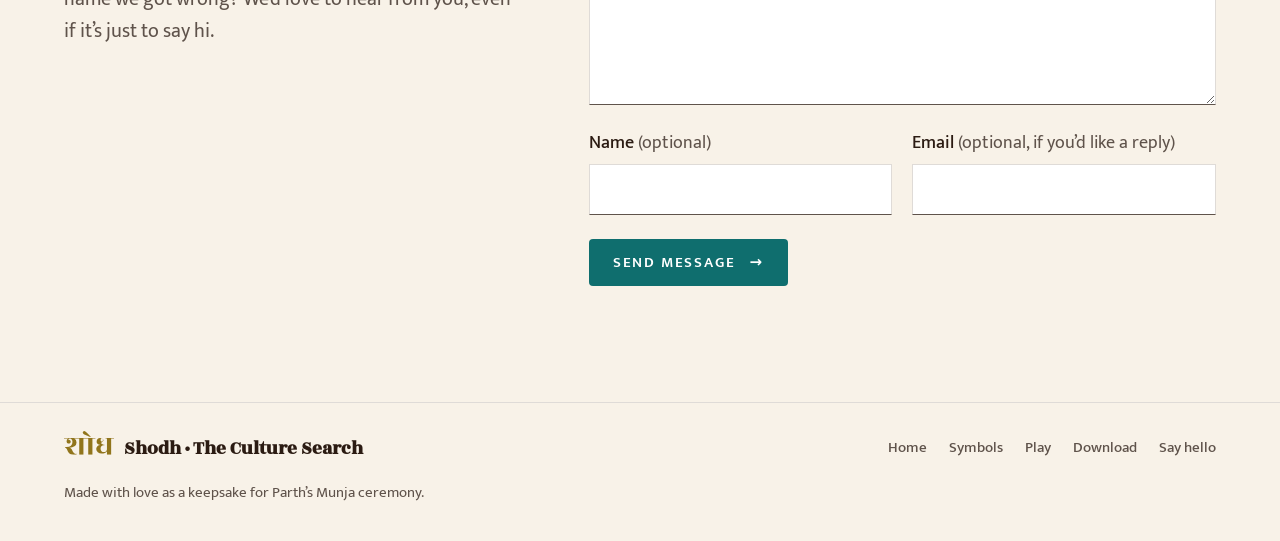
==== commit ad22a3ae: "Link previews: a picture and title when the site is shared Every page gets og: and twitter: tags wit" ====
--- a/index.html
+++ b/index.html
@@ -5,6 +5,17 @@
   <meta name="viewport" content="width=device-width, initial-scale=1">
   <title>शोध Shodh – The Culture Search</title>
   <meta name="description" content="Shodh is a free printable Indian twist on ‘Spot It!’: 55 cards and 57 cultural symbols, with names in Marathi and Hindi, for families who want their kids to know their roots.">
+  <!-- Link previews (WhatsApp, iMessage, Facebook, X): the picture is images/og-image.jpg -->
+  <meta property="og:type" content="website">
+  <meta property="og:site_name" content="Shodh – The Culture Search">
+  <meta property="og:title" content="Shodh – The Culture Search">
+  <meta property="og:description" content="A spot-the-match card game with 57 Indian symbols and their Marathi and Hindi names. Made by a family, for families. Play free online.">
+  <meta property="og:url" content="https://shodh-spot-it.vercel.app/">
+  <meta property="og:image" content="https://shodh-spot-it.vercel.app/images/og-image.jpg">
+  <meta property="og:image:width" content="1200">
+  <meta property="og:image:height" content="630">
+  <meta property="og:image:alt" content="Two round Shodh cards that share one symbol, next to the शोध wordmark">
+  <meta name="twitter:card" content="summary_large_image">
   <script src="flags.js"></script>
   <link rel="preconnect" href="https://fonts.googleapis.com">
   <link rel="preconnect" href="https://fonts.gstatic.com" crossorigin>
--- a/styles.css
+++ b/styles.css
@@ -1063,7 +1063,7 @@
 .game.is-table .learn.is-finish .cta { border-radius: 4px; background: linear-gradient(180deg, color-mix(in srgb, var(--x-number) 85%, #fff), var(--x-number)); color: var(--x-bg); }
 
 /* the space under the cards keeps one height in both modes, before, during and after a game, so the table never jumps */
-.game-foot { display: grid; align-content: center; justify-items: center; gap: 14px; min-height: 232px; margin-top: 22px; }
+.game-foot { display: grid; align-content: center; justify-items: center; gap: 14px; min-height: 276px; margin-top: 22px; }
 .game-foot > * { width: 100%; }
 .game.is-table .game-msg { min-height: 0; margin: 0; }
 .game.is-table .game-msg:empty { display: none; }
@@ -1231,3 +1231,6 @@
 .waitlist-form .cta.is-done { background: var(--accent-deep); }
 .waitlist-form .cta svg { width: 18px; height: 18px; margin-right: 8px; vertical-align: -3px; }
 .form-price-label span { text-transform: none; letter-spacing: 0; font-weight: 400; color: var(--ink-soft); }
+.link-arrow[hidden] { display: none; }
+/* a wrong tap: the note, while new cards come */
+.miss-note { color: #c8532a; font-weight: 600; }
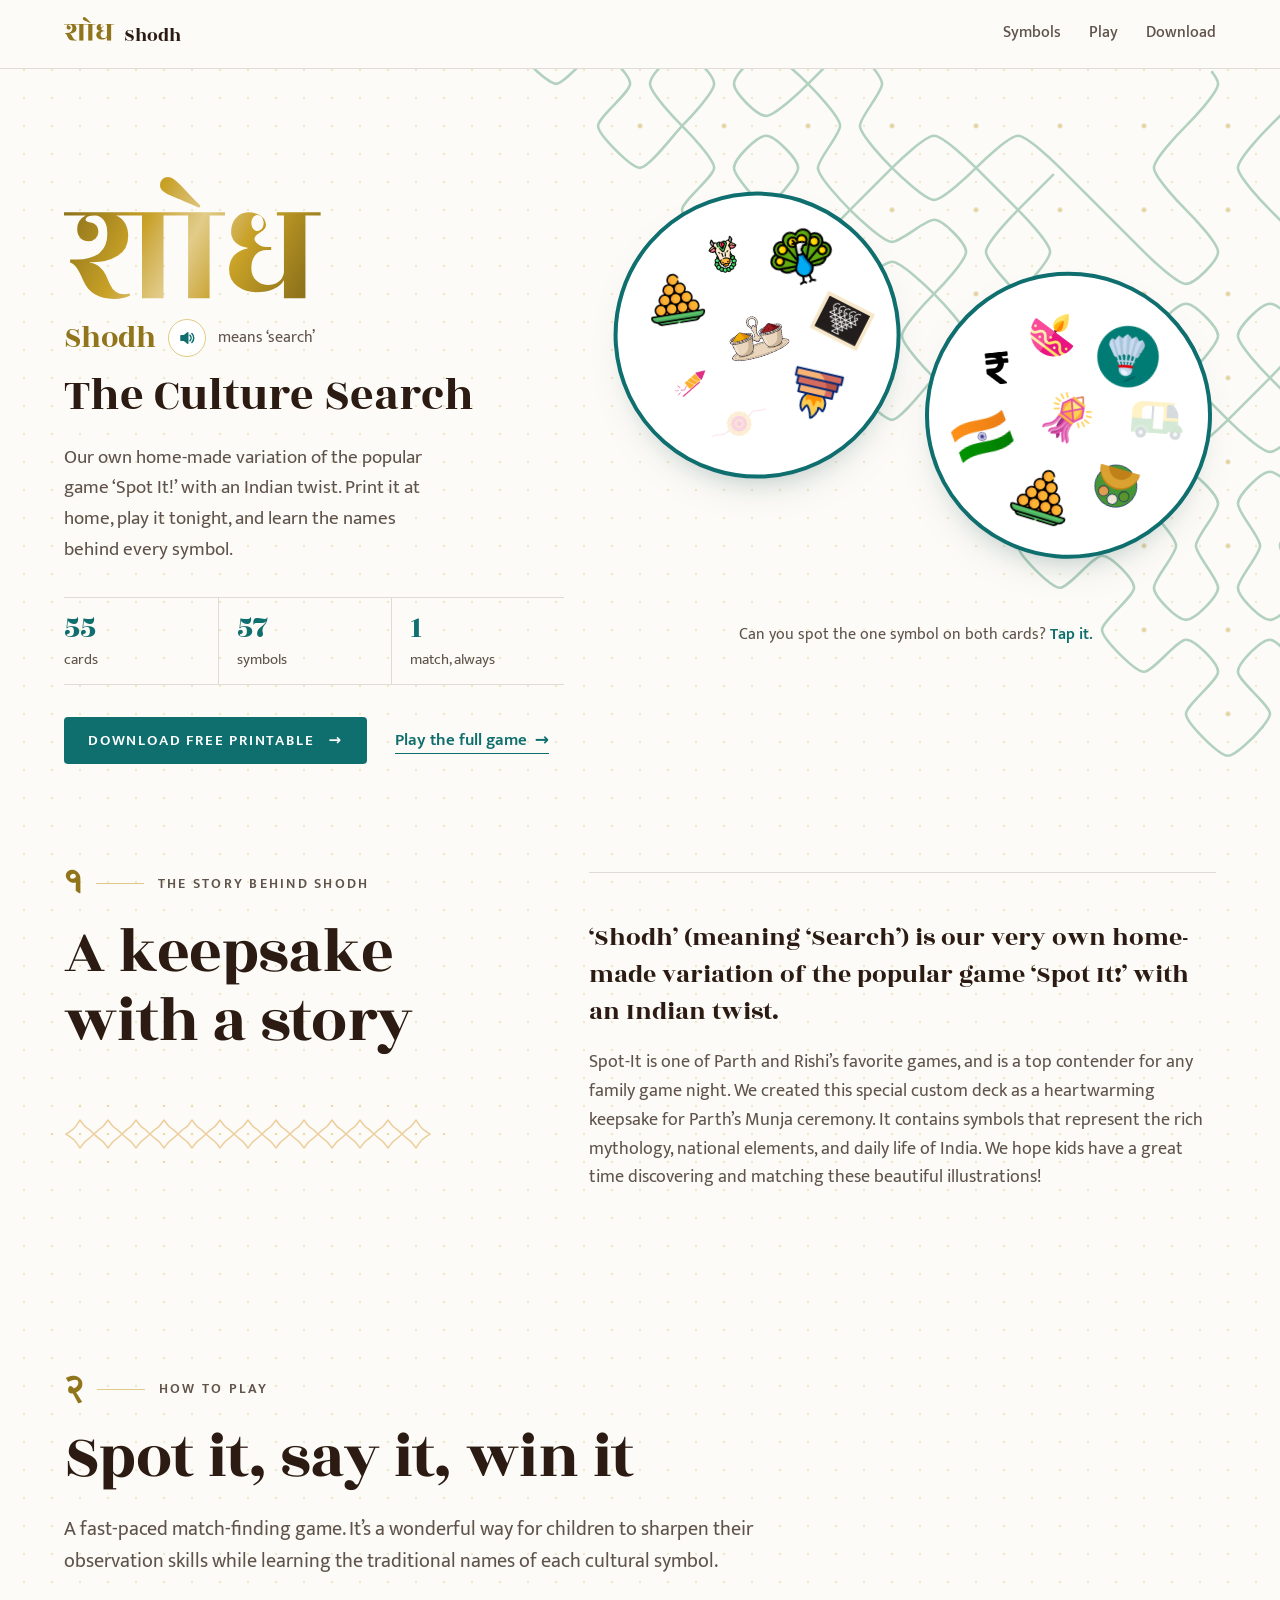
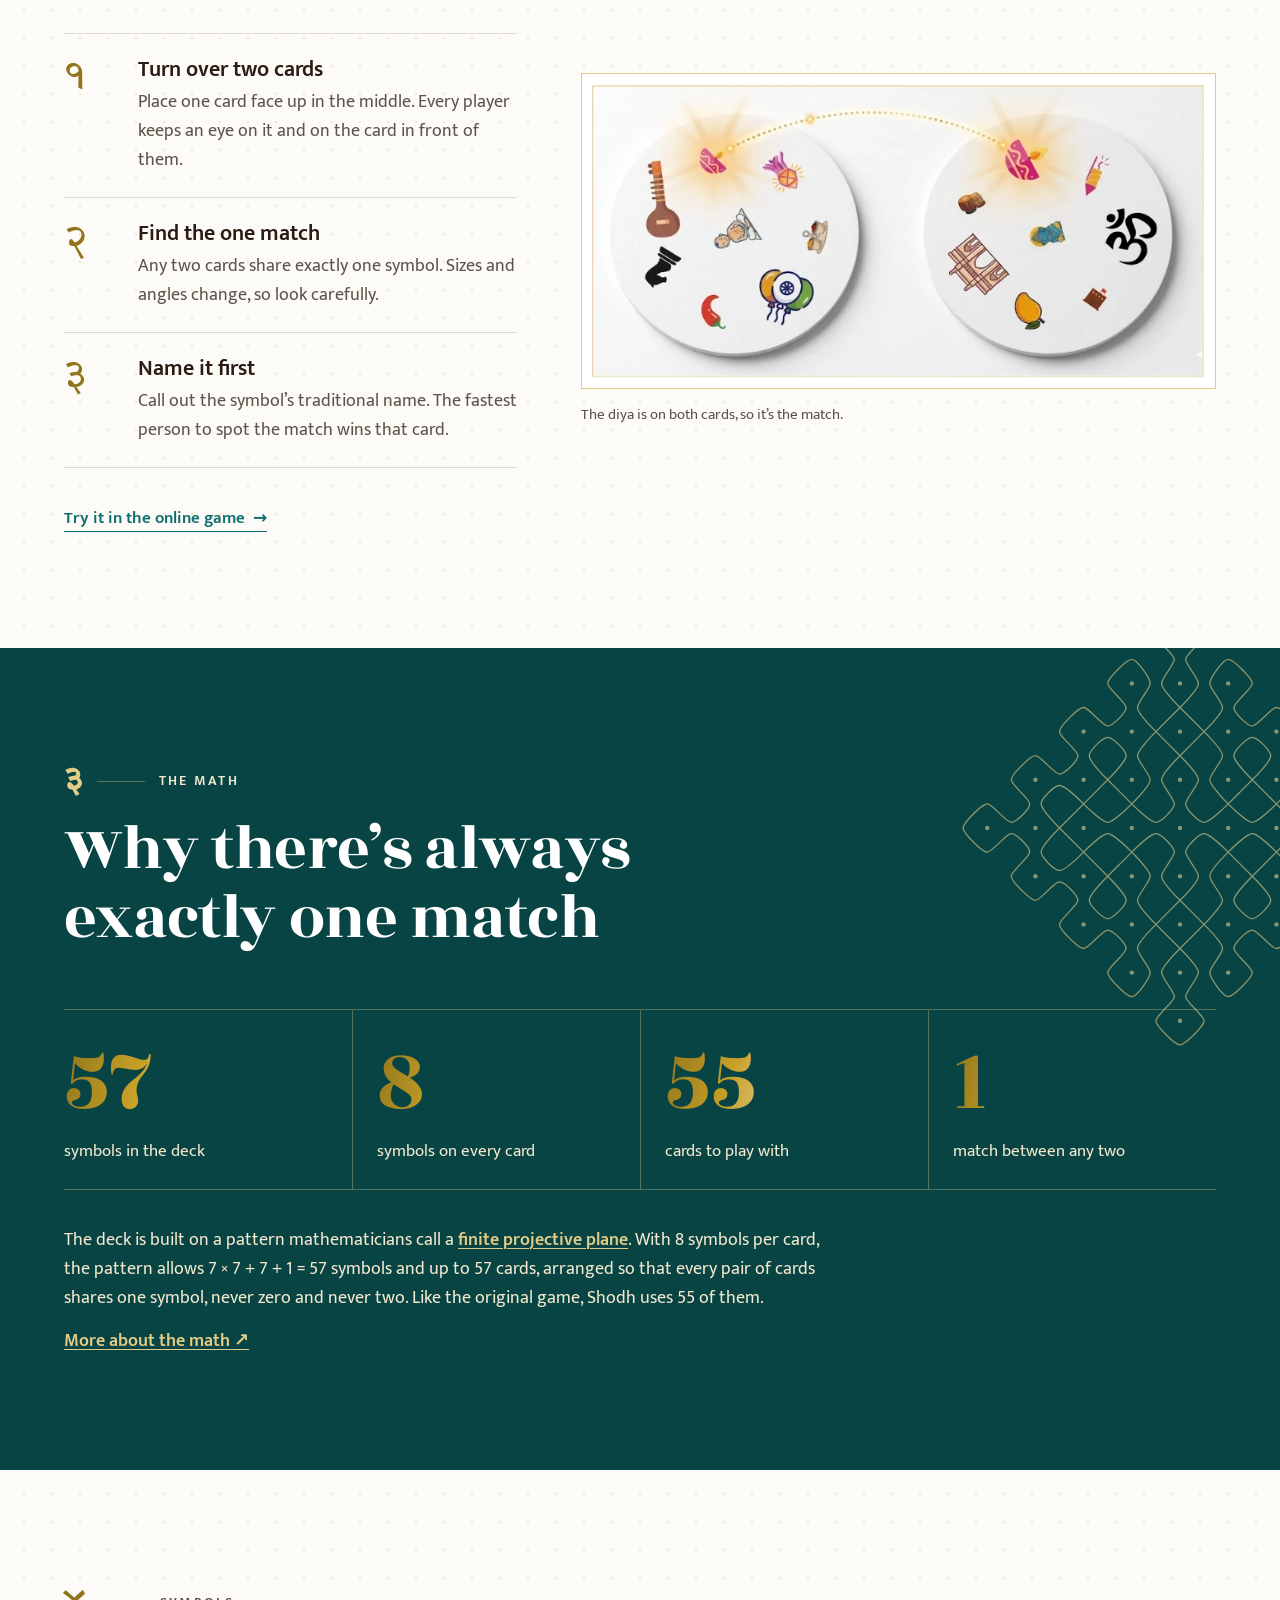
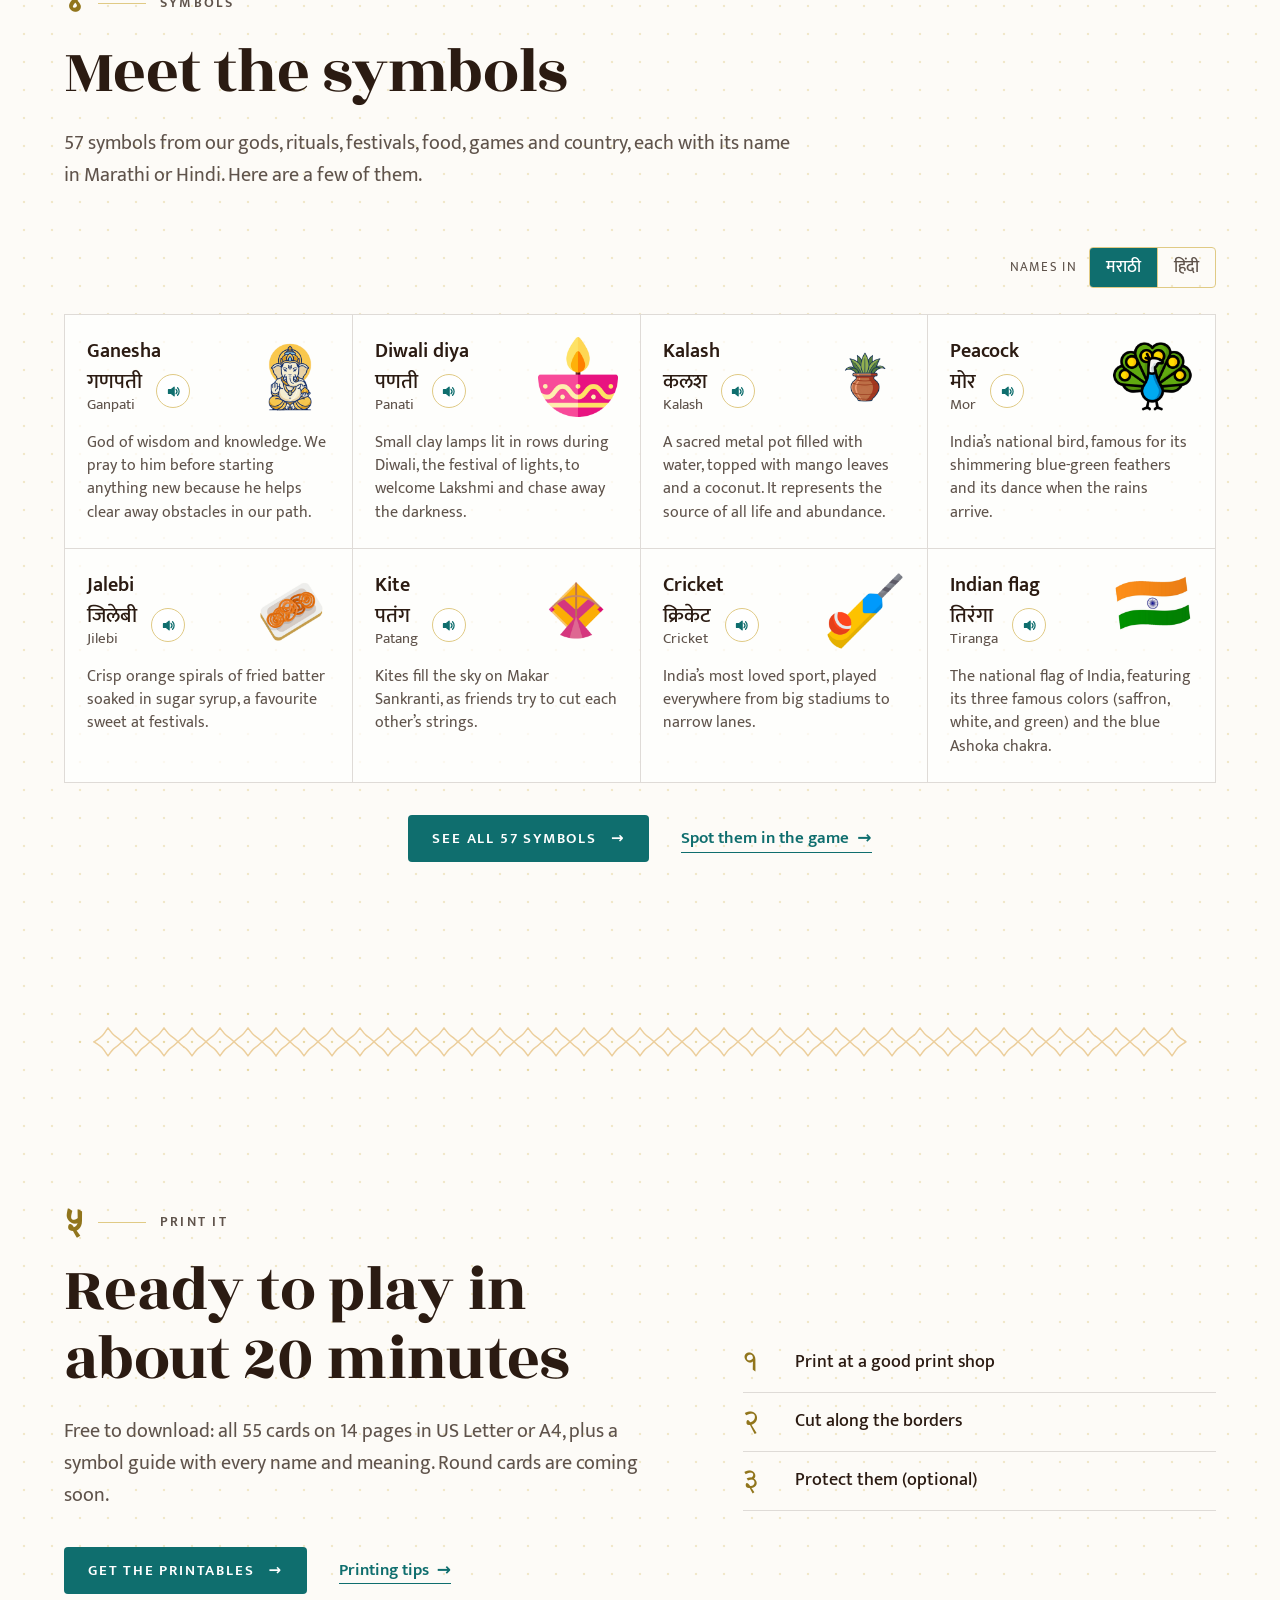
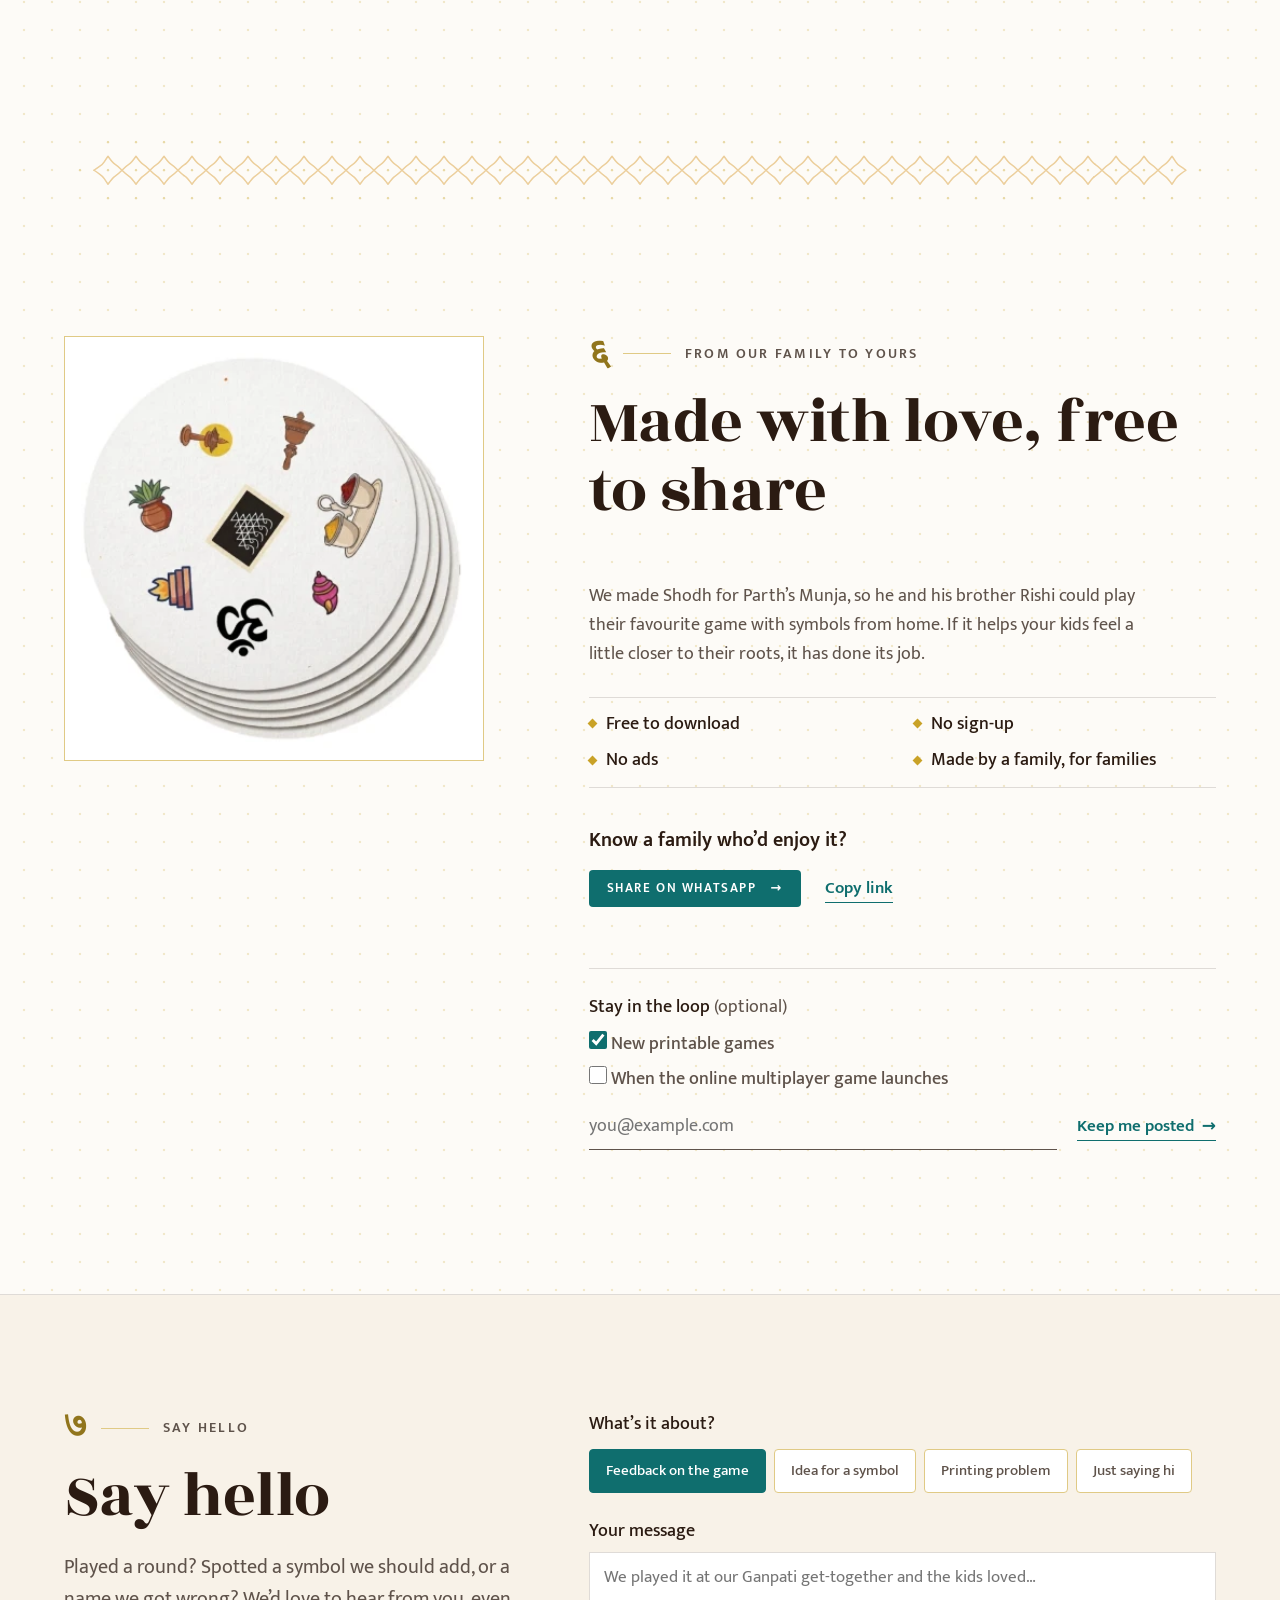
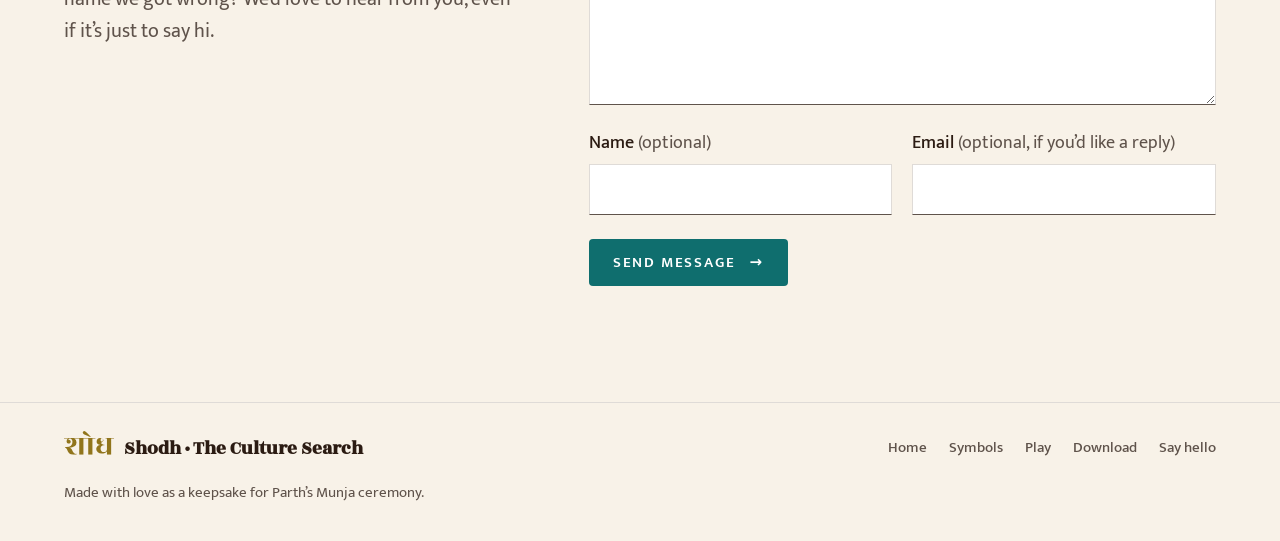
==== commit 4e123f27: "Waitlist: one line for symbols and guide; warm at-cost price note - What's in the box: 55 thick stur" ====
--- a/index.html
+++ b/index.html
@@ -212,8 +212,7 @@
             </div>
             <dl class="in-box-list">
               <div><dt>55</dt><dd>thick sturdy cards</dd></div>
-              <div><dt>57</dt><dd>cultural symbols</dd></div>
-              <div><dt>1</dt><dd>symbol guide sheet</dd></div>
+              <div><dt>57</dt><dd>cultural symbols, with a guide sheet</dd></div>
               <div><dt>1</dt><dd>keepsake storage box</dd></div>
             </dl>
           </div>
@@ -241,7 +240,7 @@
           <div class="form-price" aria-live="polite">
             <p class="form-price-label">Expected price <span>(no payment today)</span></p>
             <p class="form-price-value" id="deck-price">Around US $20–$30 in the US, ₹500–₹1,000 in India</p>
-            <p class="form-price-note">Depends on shipping and total batch size. More interest helps us print in bulk and keep costs down.</p>
+            <p class="form-price-note">We’re not doing this to make money. The price only covers printing and shipping, and the more families join, the less it costs everyone.</p>
           </div>
           <fieldset class="uses">
             <legend>What would you use it for? <span>(pick 1 or more)</span></legend>
--- a/styles.css
+++ b/styles.css
@@ -1205,14 +1205,15 @@
 }
 .in-box-title { display: flex; align-items: center; justify-content: center; gap: 12px; margin: 0 0 16px; font-size: 13px; font-weight: 600; letter-spacing: .18em; text-transform: uppercase; color: var(--gold-deep); }
 .in-box-title::before, .in-box-title::after { content: ""; width: 34px; height: 1px; background: var(--line-gold); }
-.in-box-list { display: grid; grid-template-columns: repeat(4, minmax(0, 1fr)); margin: 0; }
+.in-box-list { display: grid; grid-template-columns: repeat(3, minmax(0, 1fr)); margin: 0; }
 .in-box-list div { padding: 4px 14px; text-align: center; }
 .in-box-list div + div { border-left: 1px solid color-mix(in srgb, var(--gold) 30%, transparent); }
 .in-box-list dt { font-family: var(--display); font-size: 34px; line-height: 1.1; color: var(--accent); }
 .in-box-list dd { margin: 6px 0 0; font-size: 14px; line-height: 1.4; color: var(--ink-soft); }
 @media (max-width: 640px) {
-  .in-box-list { grid-template-columns: repeat(2, minmax(0, 1fr)); row-gap: 14px; }
-  .in-box-list div:nth-child(3) { border-left: 0; }
+  .in-box-list div { padding: 4px 8px; }
+  .in-box-list dt { font-size: 28px; }
+  .in-box-list dd { font-size: 13px; }
 }
 
 .field-hint { margin: 2px 0 0; font-size: 13.5px; line-height: 1.45; color: var(--ink-soft); }
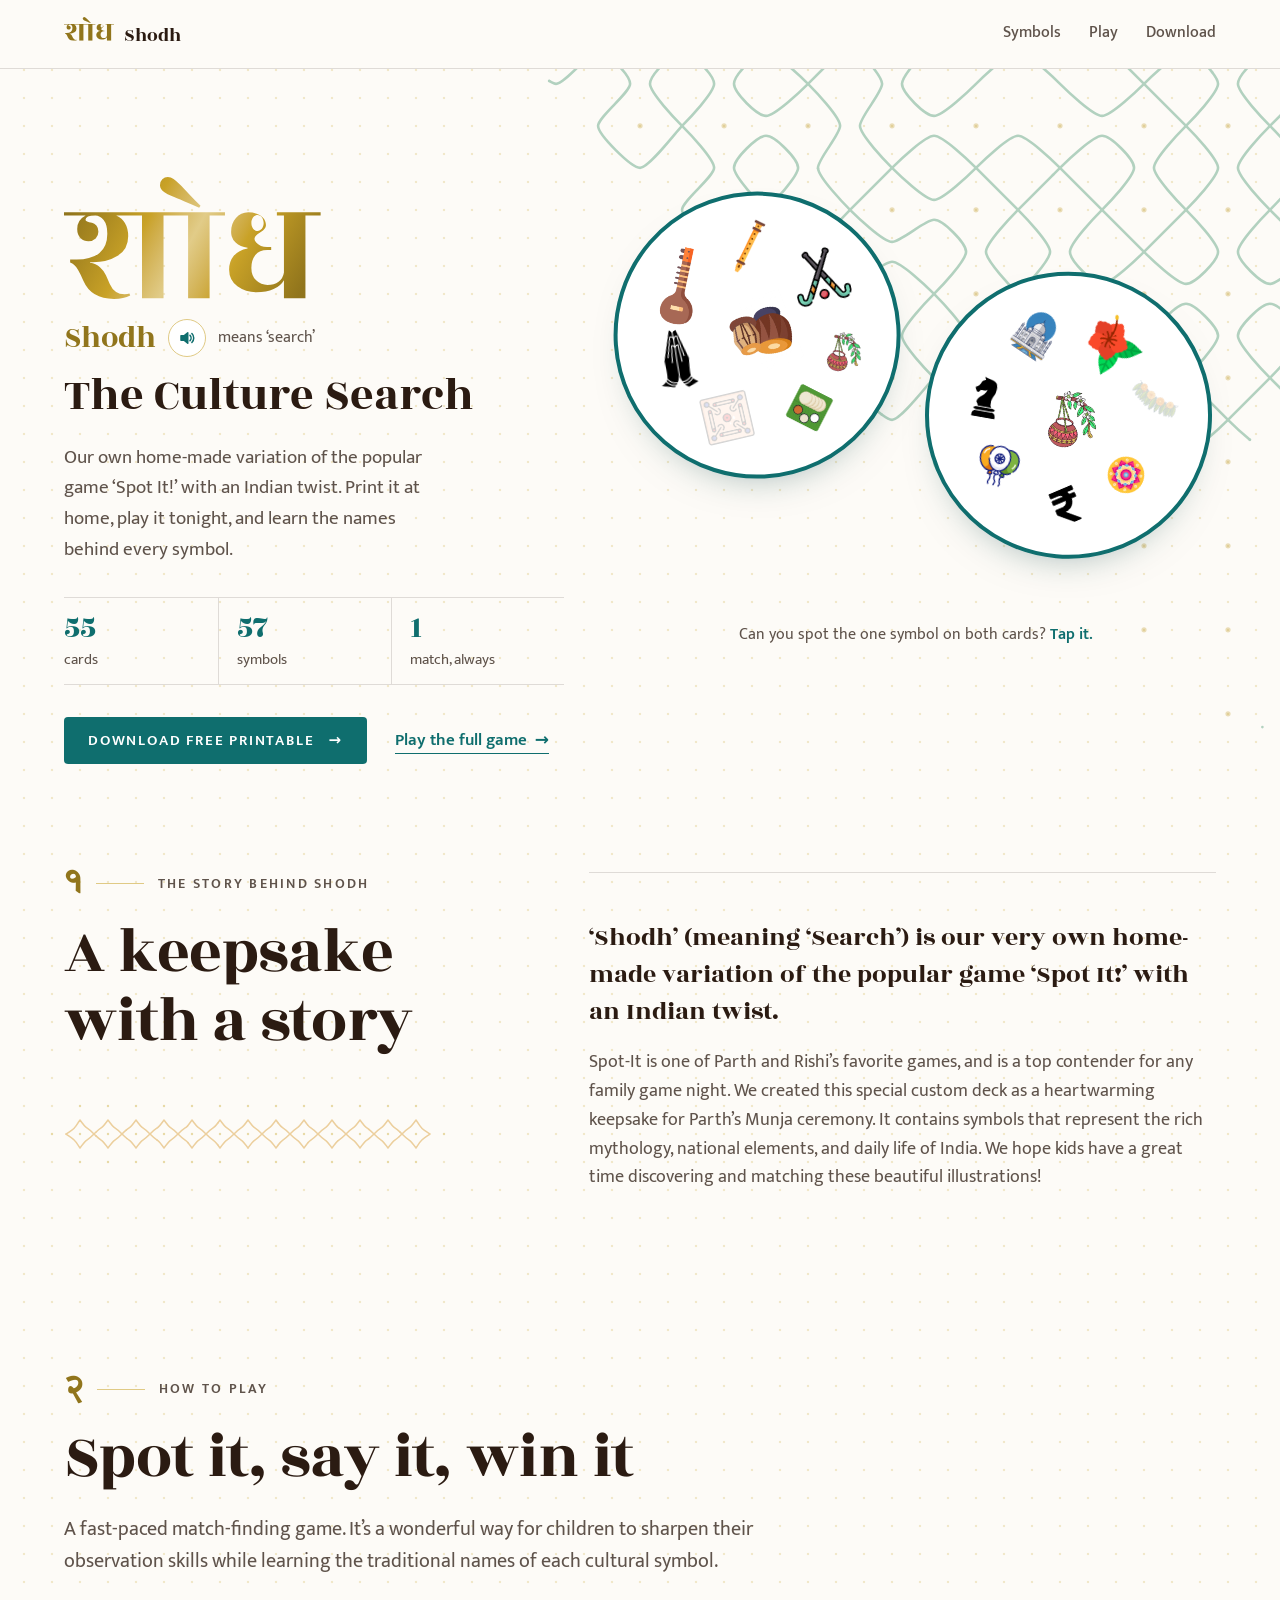
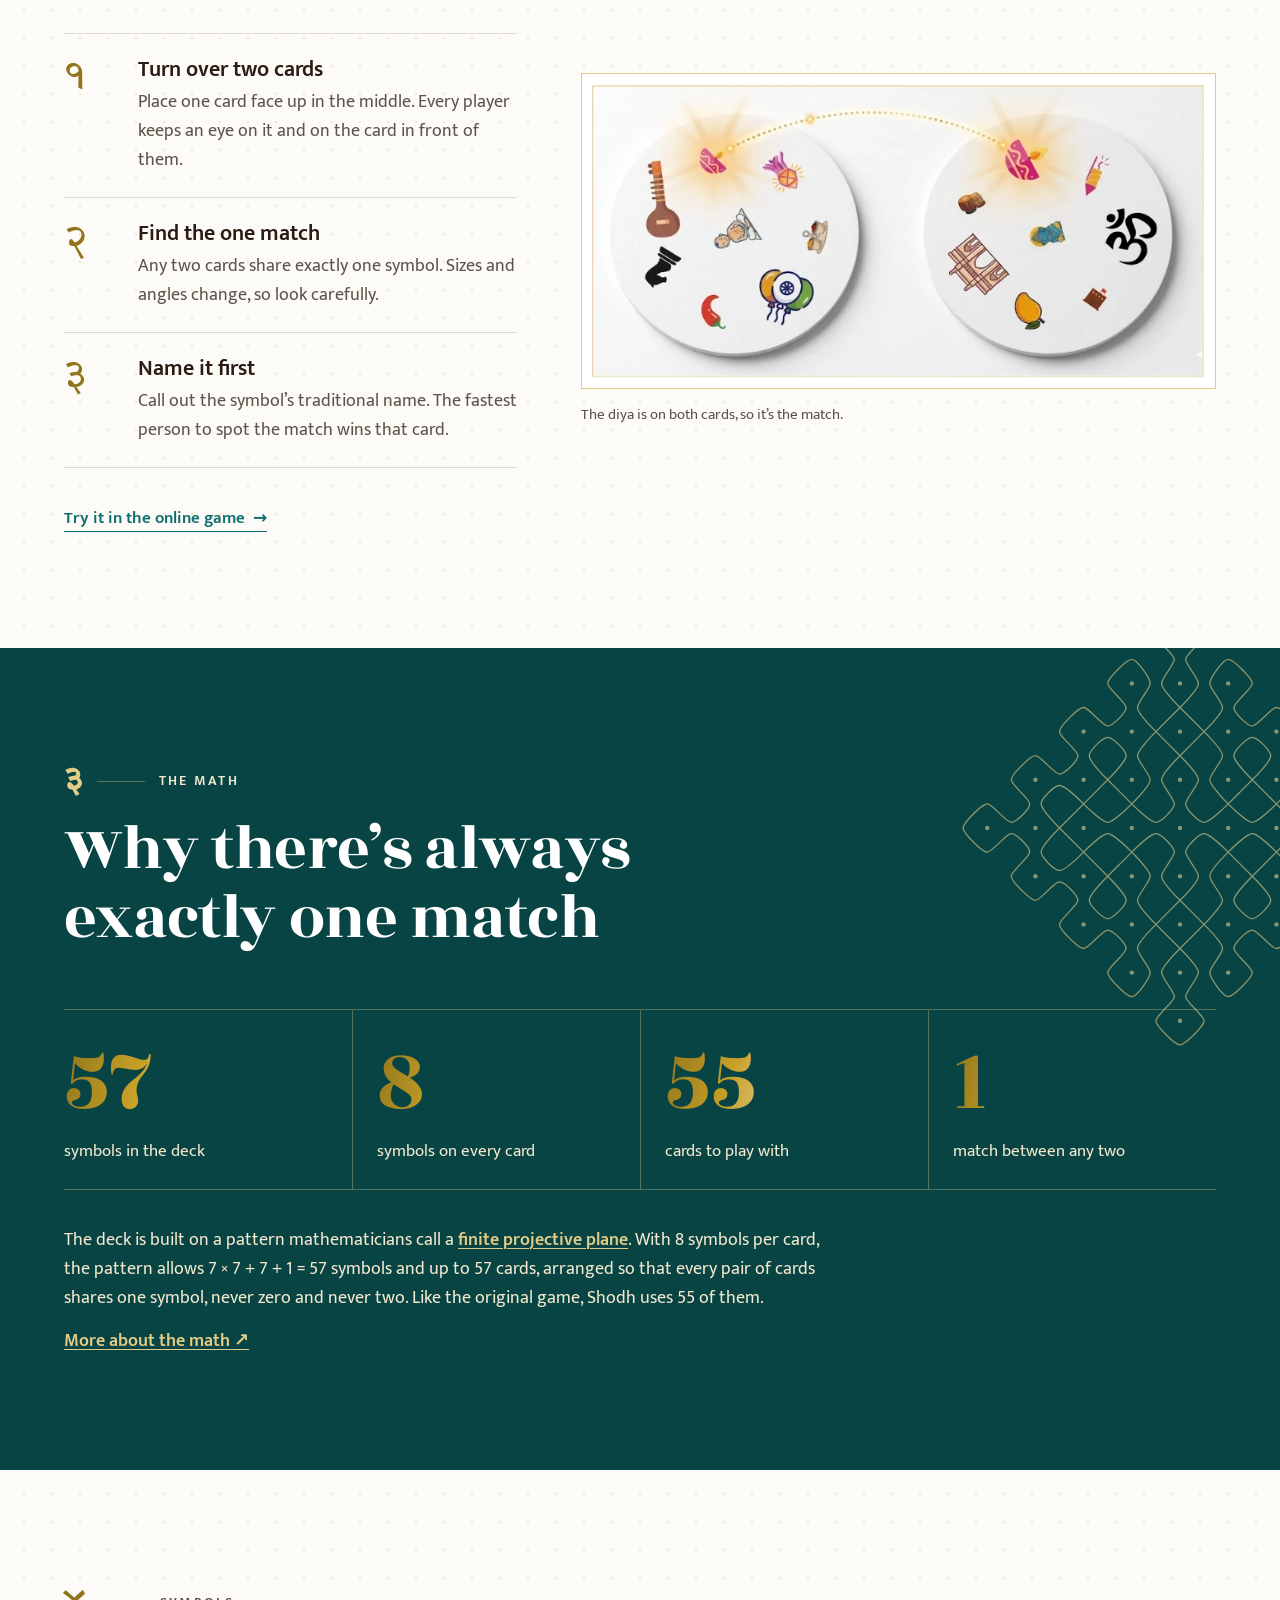
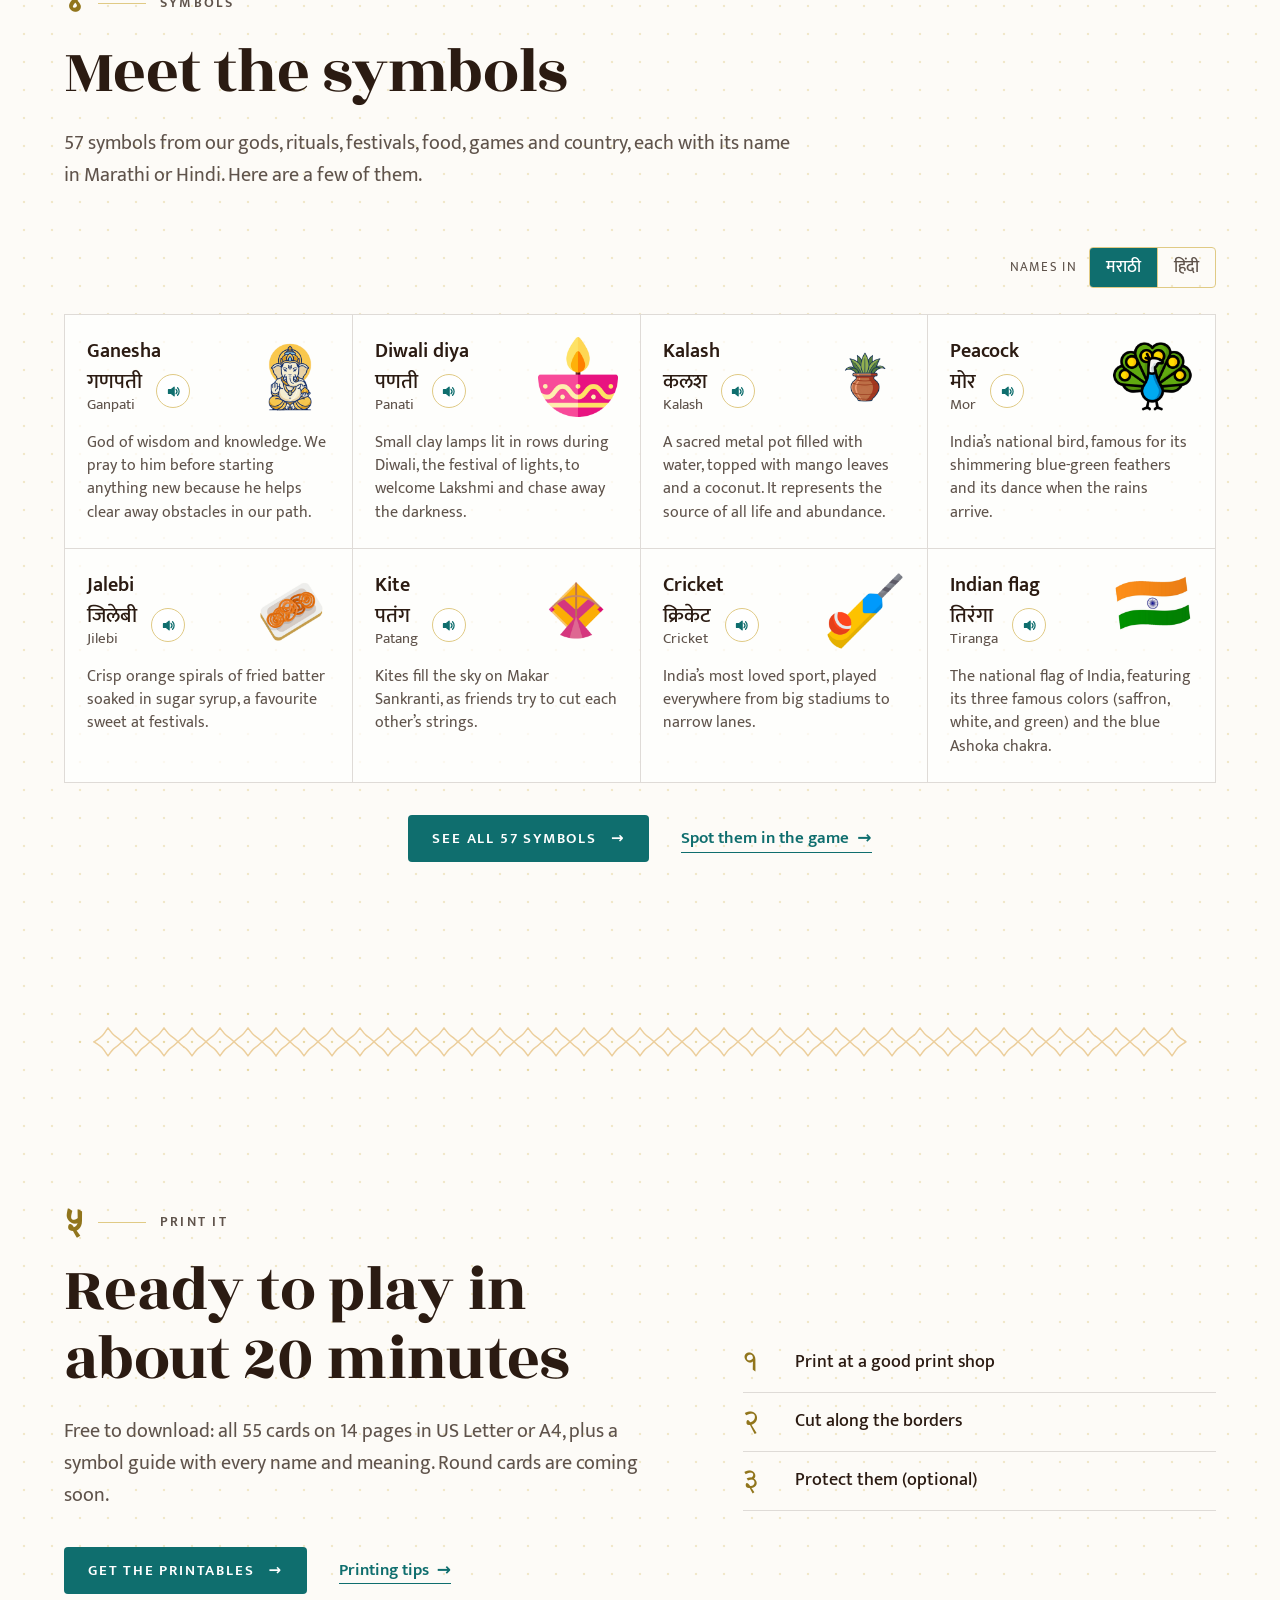
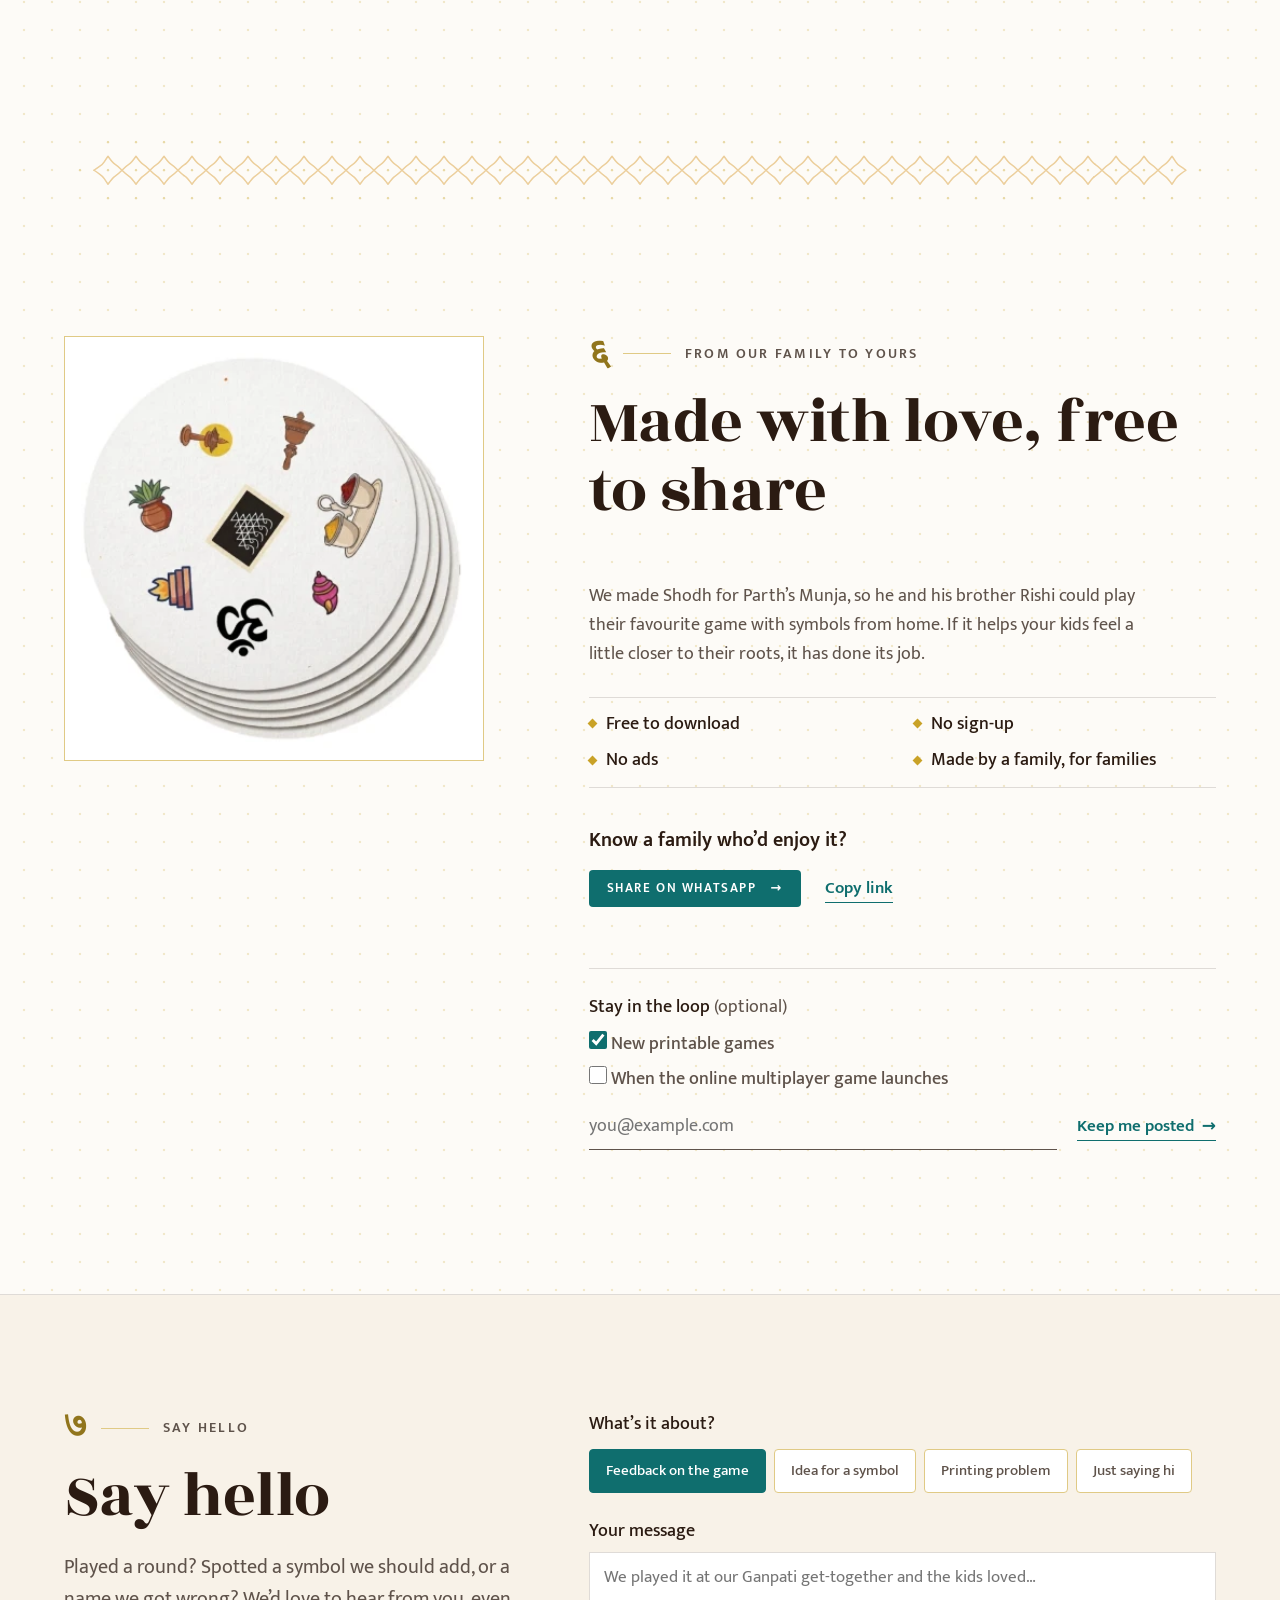
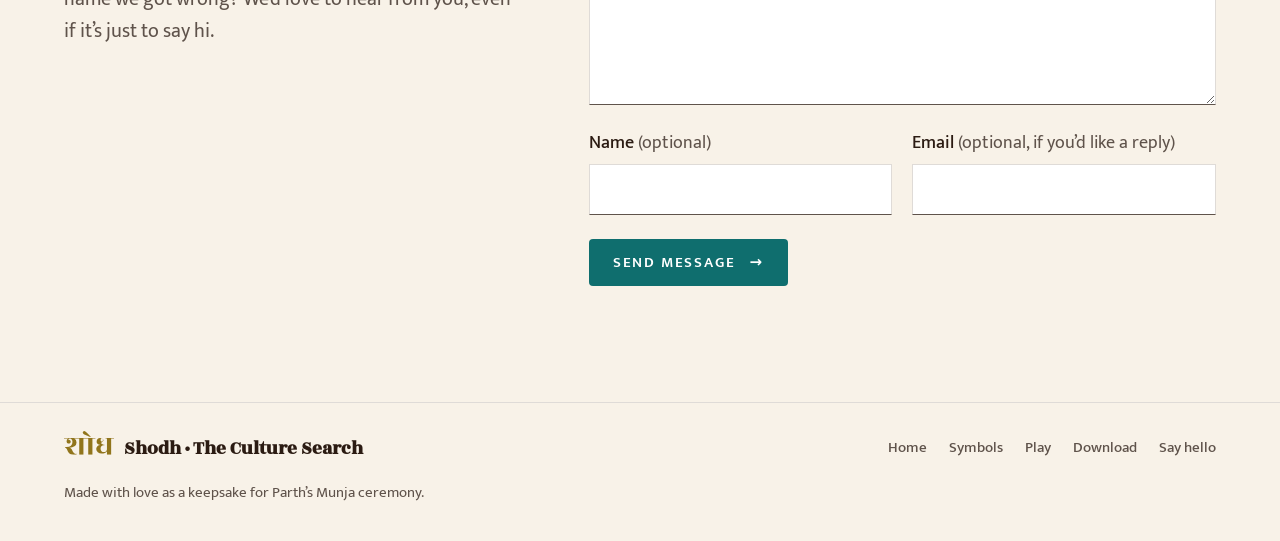
==== commit a81456f3: "Waitlist: price note, simple and direct Co-Authored-By: Claude Opus 5.5 <noreply@anthropic.com>" ====
--- a/index.html
+++ b/index.html
@@ -240,7 +240,7 @@
           <div class="form-price" aria-live="polite">
             <p class="form-price-label">Expected price <span>(no payment today)</span></p>
             <p class="form-price-value" id="deck-price">Around US $20–$30 in the US, ₹500–₹1,000 in India</p>
-            <p class="form-price-note">We’re not doing this to make money. The price only covers printing and shipping, and the more families join, the less it costs everyone.</p>
+            <p class="form-price-note">The price covers our printing and shipping costs.</p>
           </div>
           <fieldset class="uses">
             <legend>What would you use it for? <span>(pick 1 or more)</span></legend>
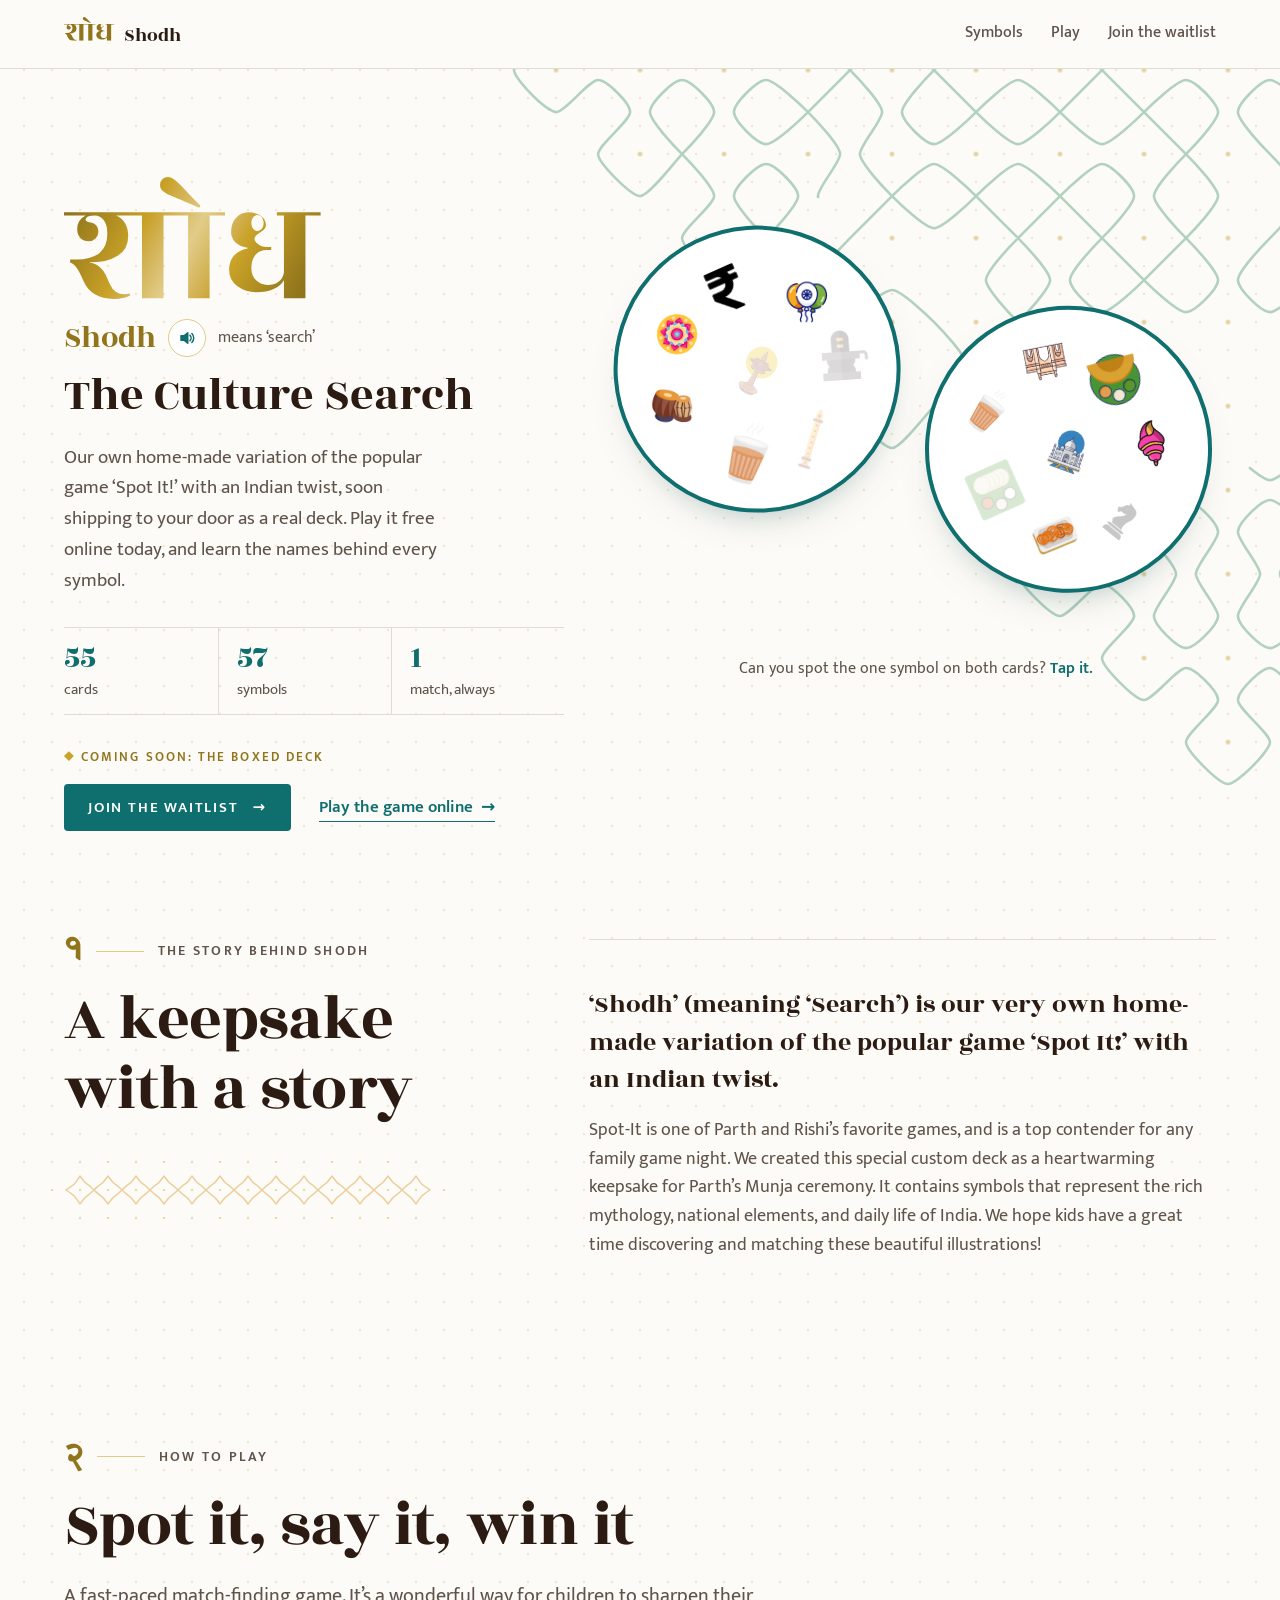
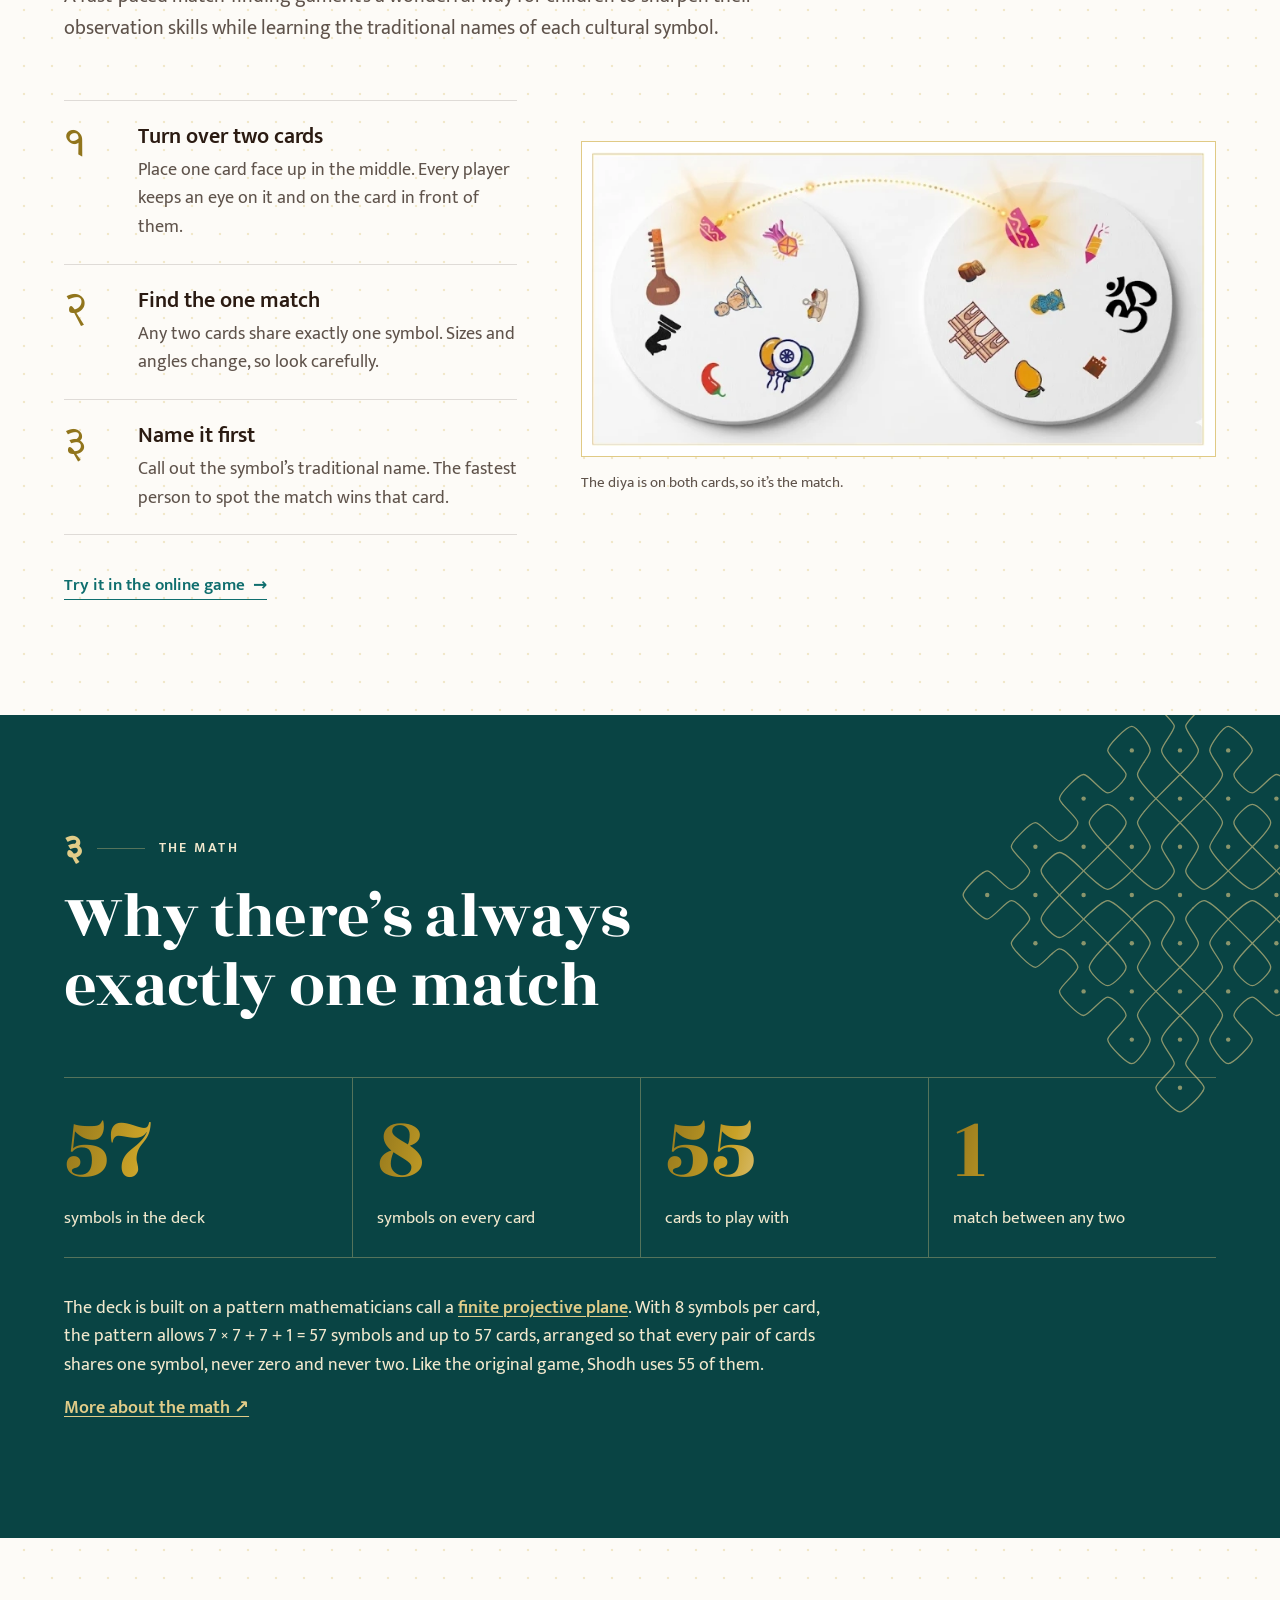
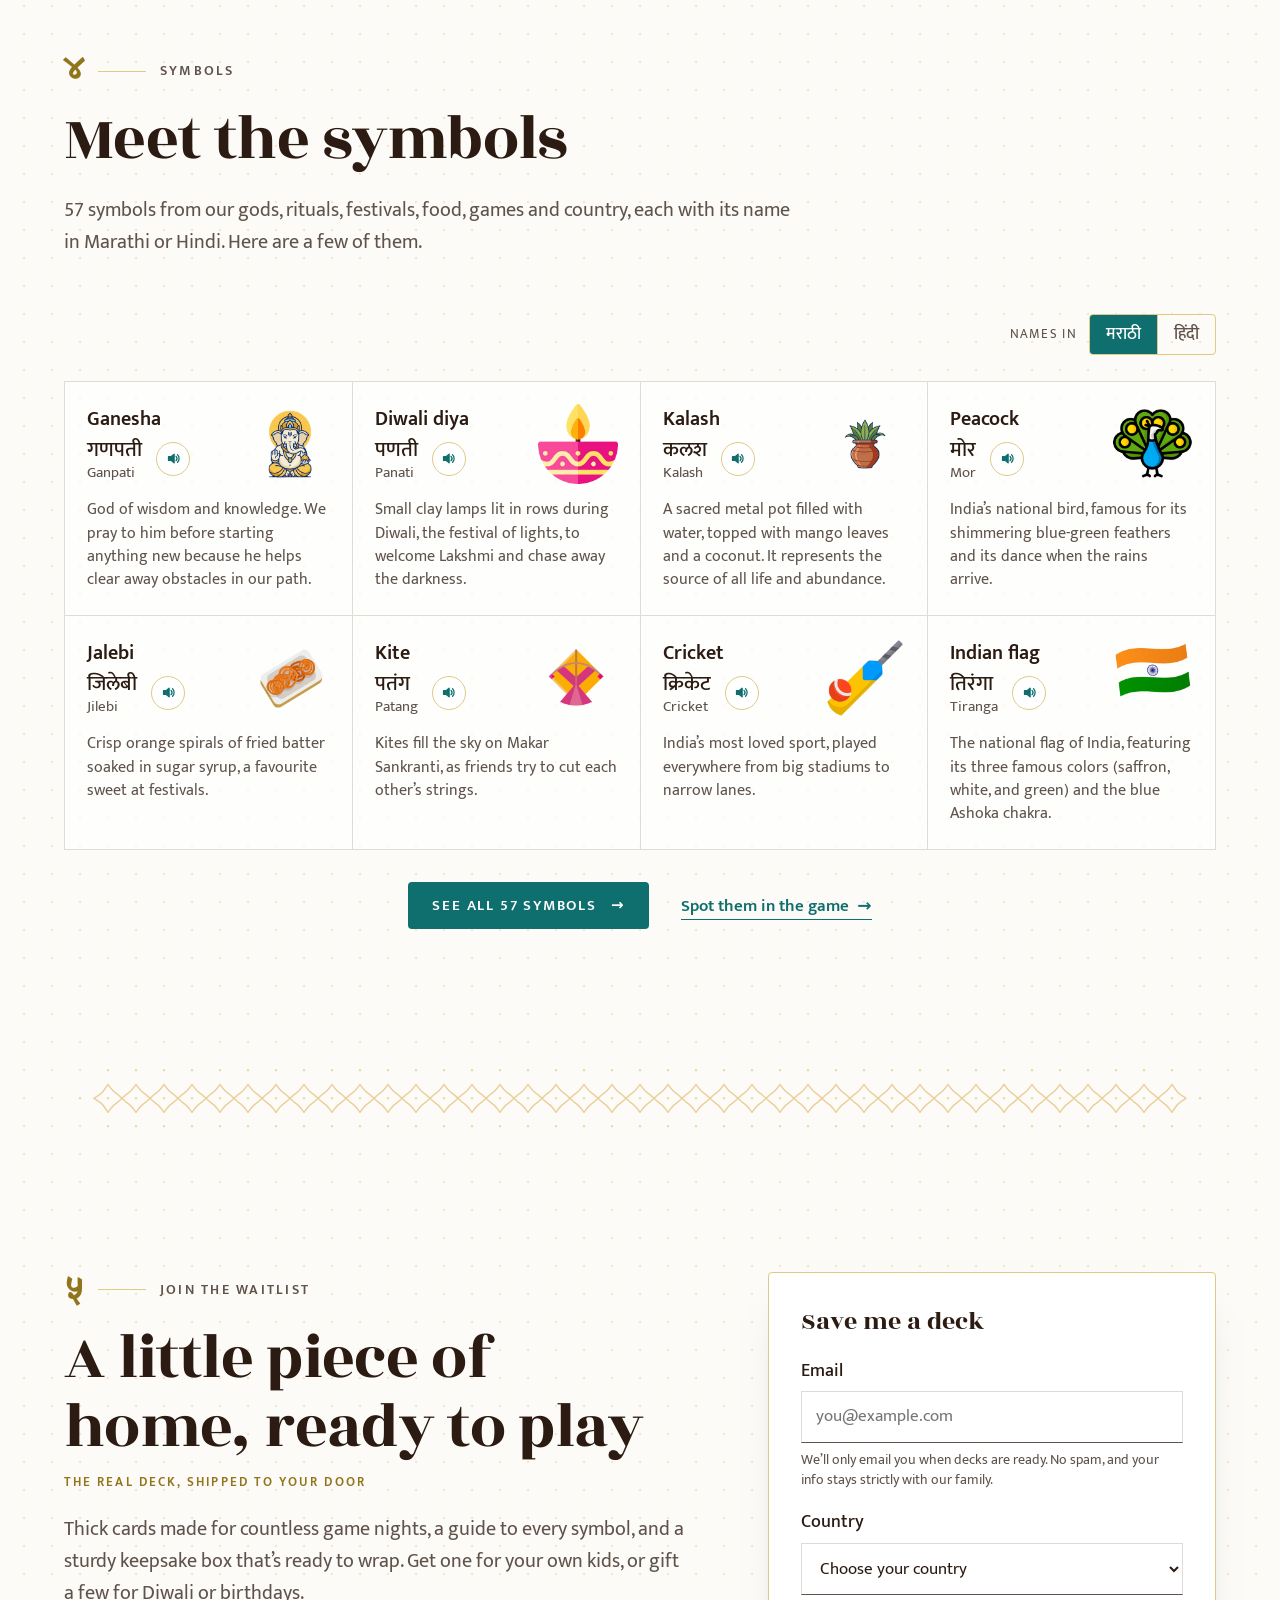
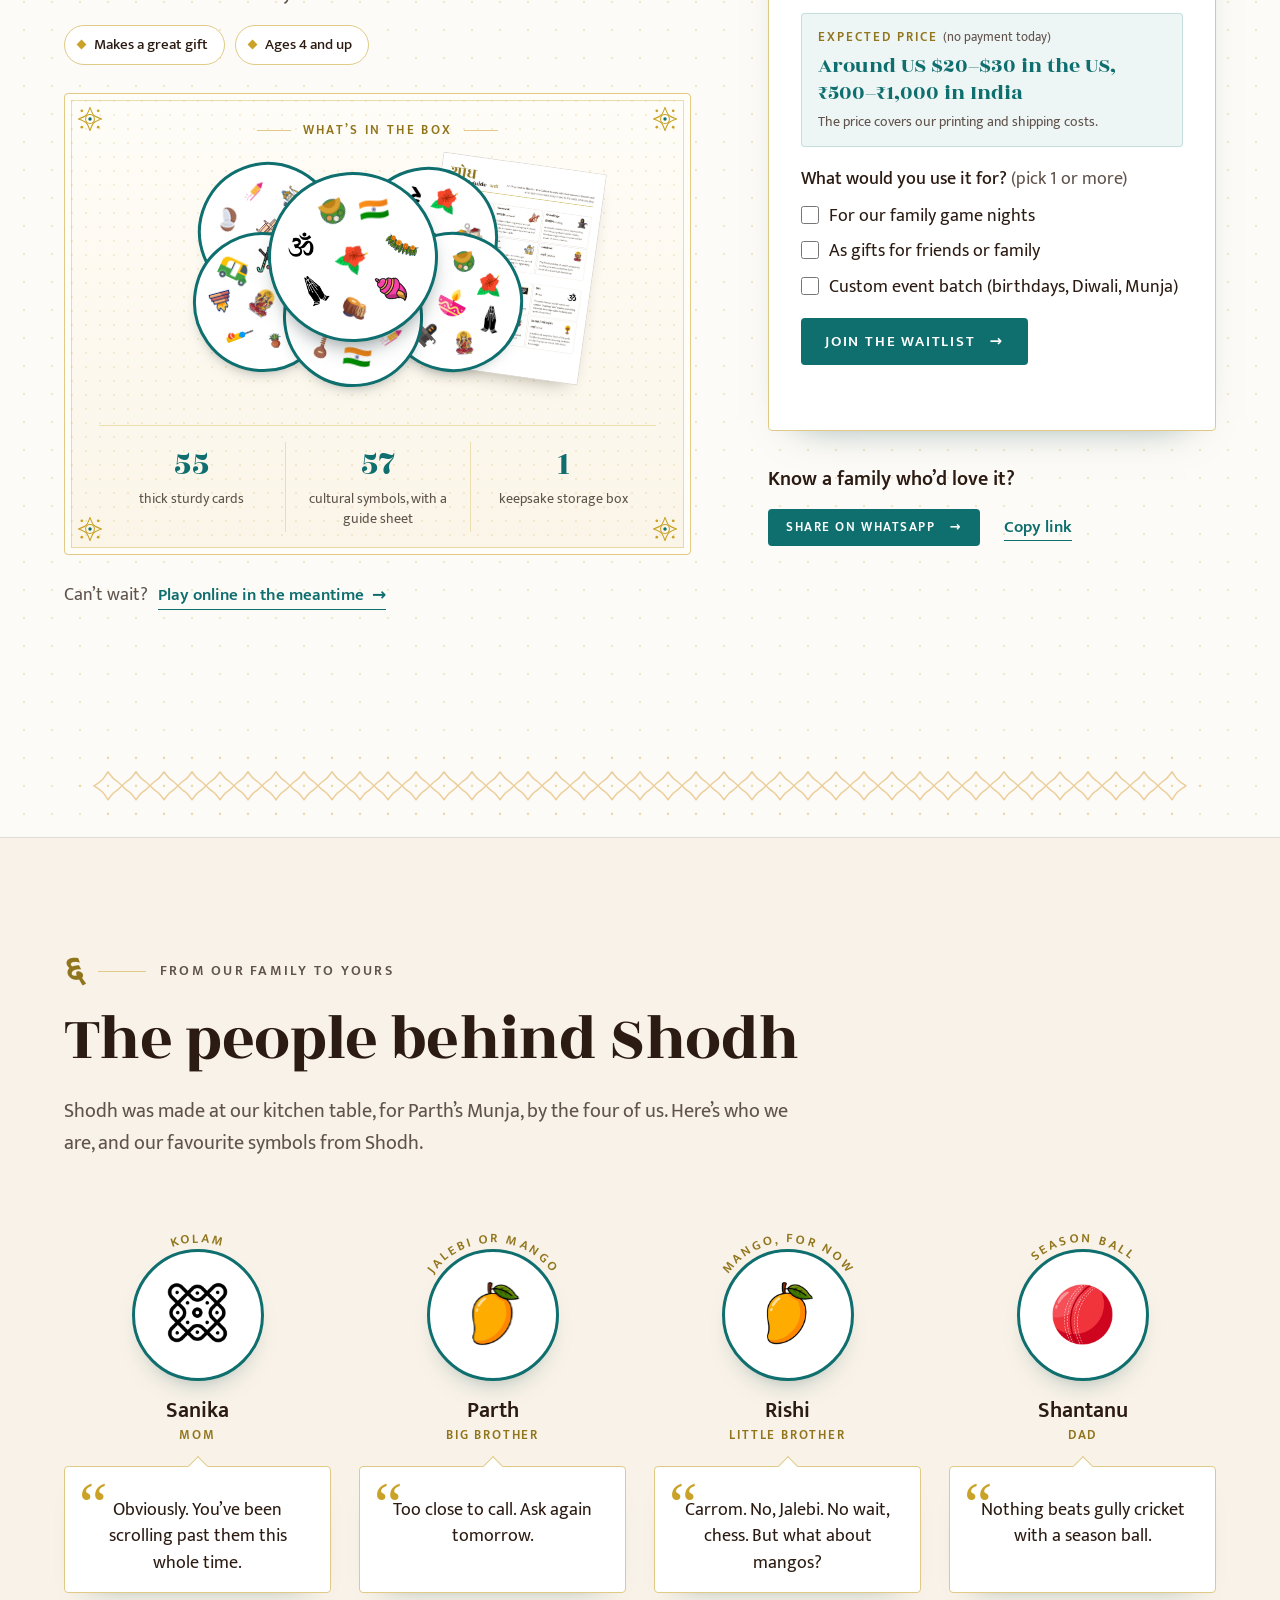
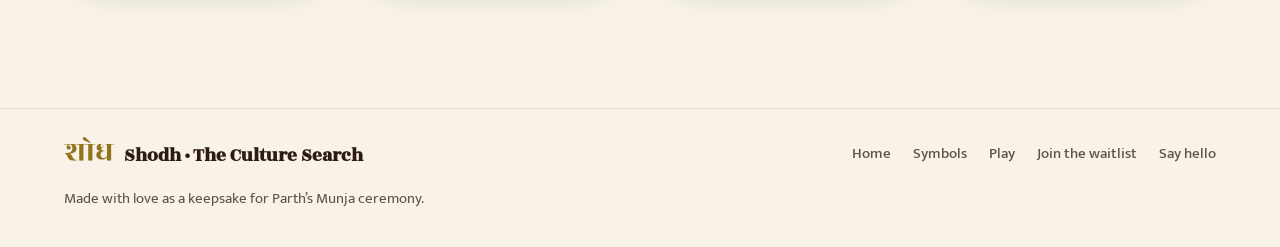
==== commit 1a448345: "Round decks on the Download page; the game deals real cards - Download: "Round cards" replaces "Comi" ====
--- a/index.html
+++ b/index.html
@@ -167,7 +167,7 @@
         <div class="sec-head">
           <p class="sec-num"><span class="num" lang="hi">५</span>Print it</p>
           <h2>Ready to play in about 20 minutes</h2>
-          <p class="lede">Free to download: all 55 cards on 14 pages in US Letter or A4, plus a symbol guide with every name and meaning. Round cards are coming soon.</p>
+          <p class="lede">Free to download: all 55 cards, rectangular or round, in US Letter or A4, plus a symbol guide with every name and meaning.</p>
         </div>
         <ol class="mini-steps">
           <li><span class="step-num" lang="hi">१</span>Print at a good print shop</li>
@@ -401,6 +401,7 @@
   <script src="kolam.js"></script>
   <script src="kolam-dev.js"></script>
   <script src="symbols.js"></script>
+  <script src="deck.js"></script>
   <script src="app.js"></script>
 </body>
 </html>
--- a/styles.css
+++ b/styles.css
@@ -1235,3 +1235,6 @@
 .link-arrow[hidden] { display: none; }
 /* a wrong tap: the note, while new cards come */
 .miss-note { color: #c8532a; font-weight: 600; }
+.small-deck { margin: 22px 0 0; padding-top: 16px; border-top: 1px solid var(--line); color: var(--ink-soft); }
+.small-deck b { color: var(--ink); font-weight: 600; }
+.small-deck + .print-links { margin-top: 10px; }
